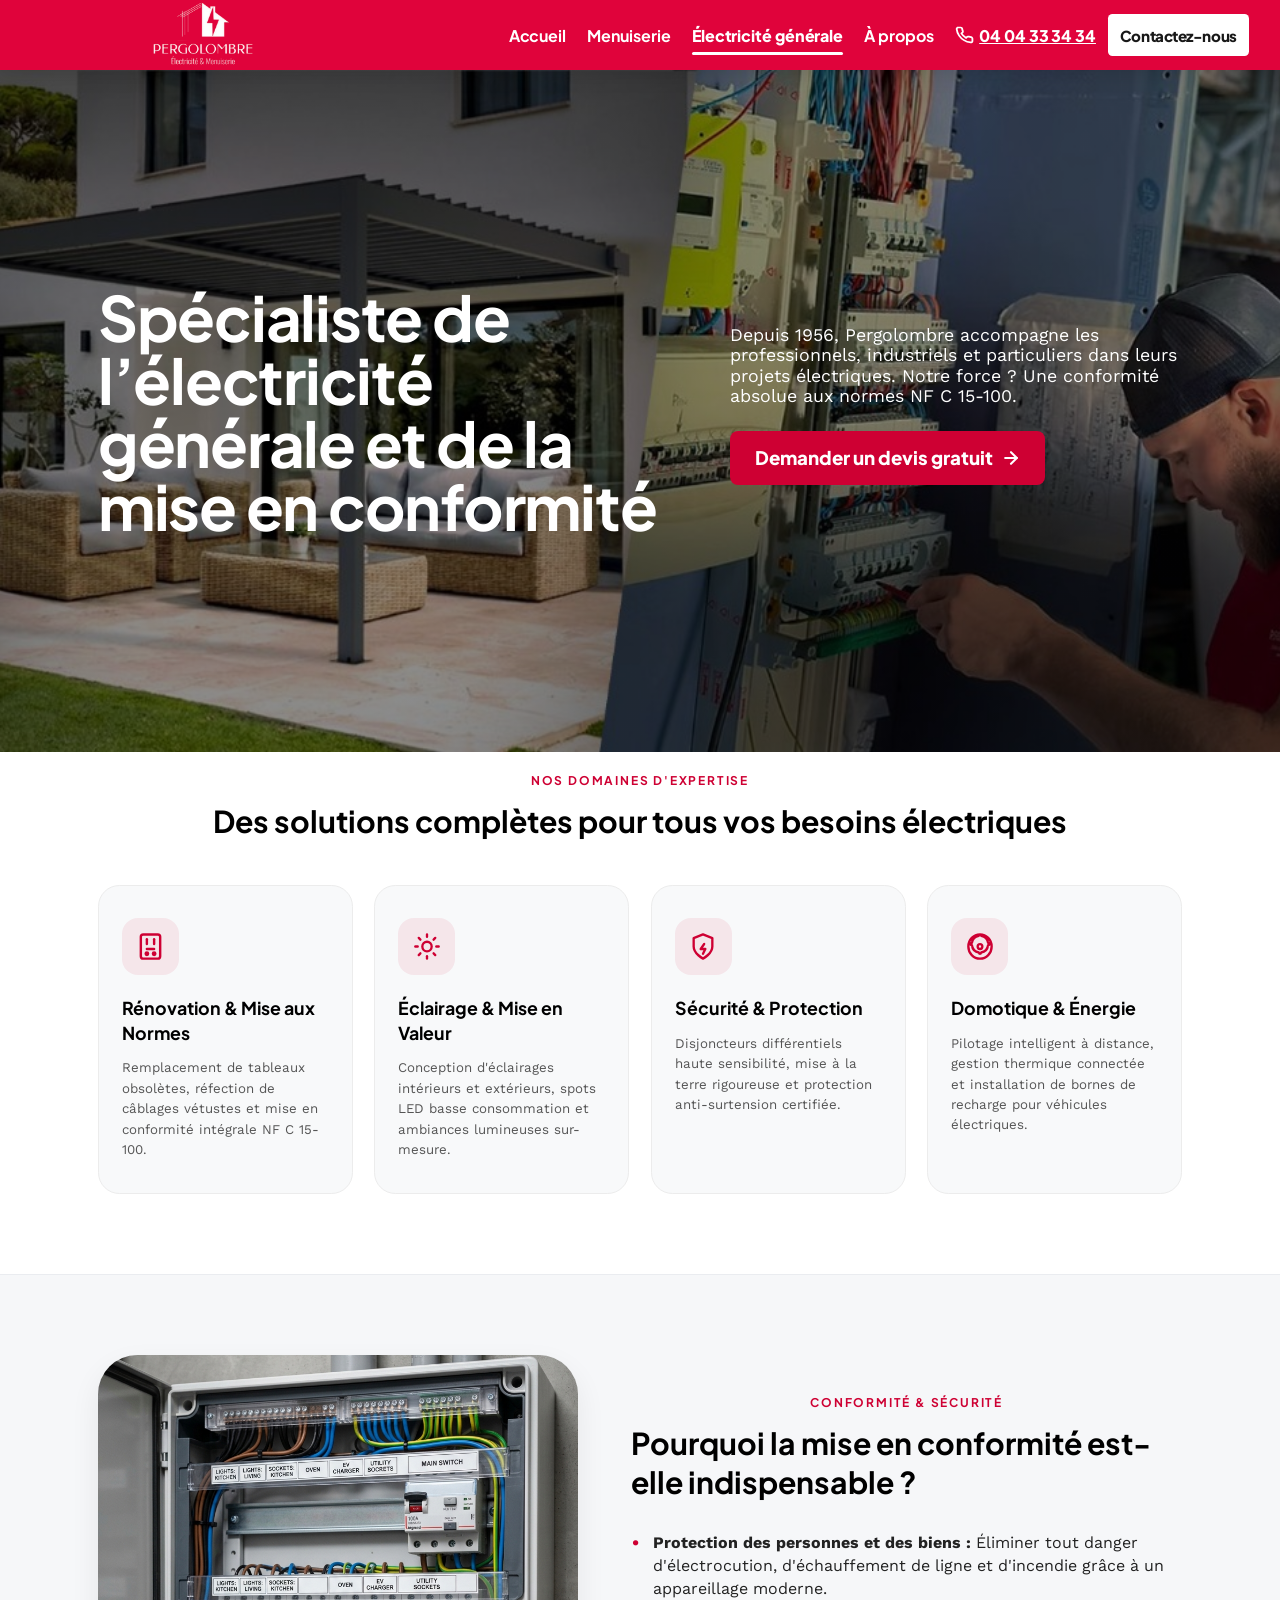
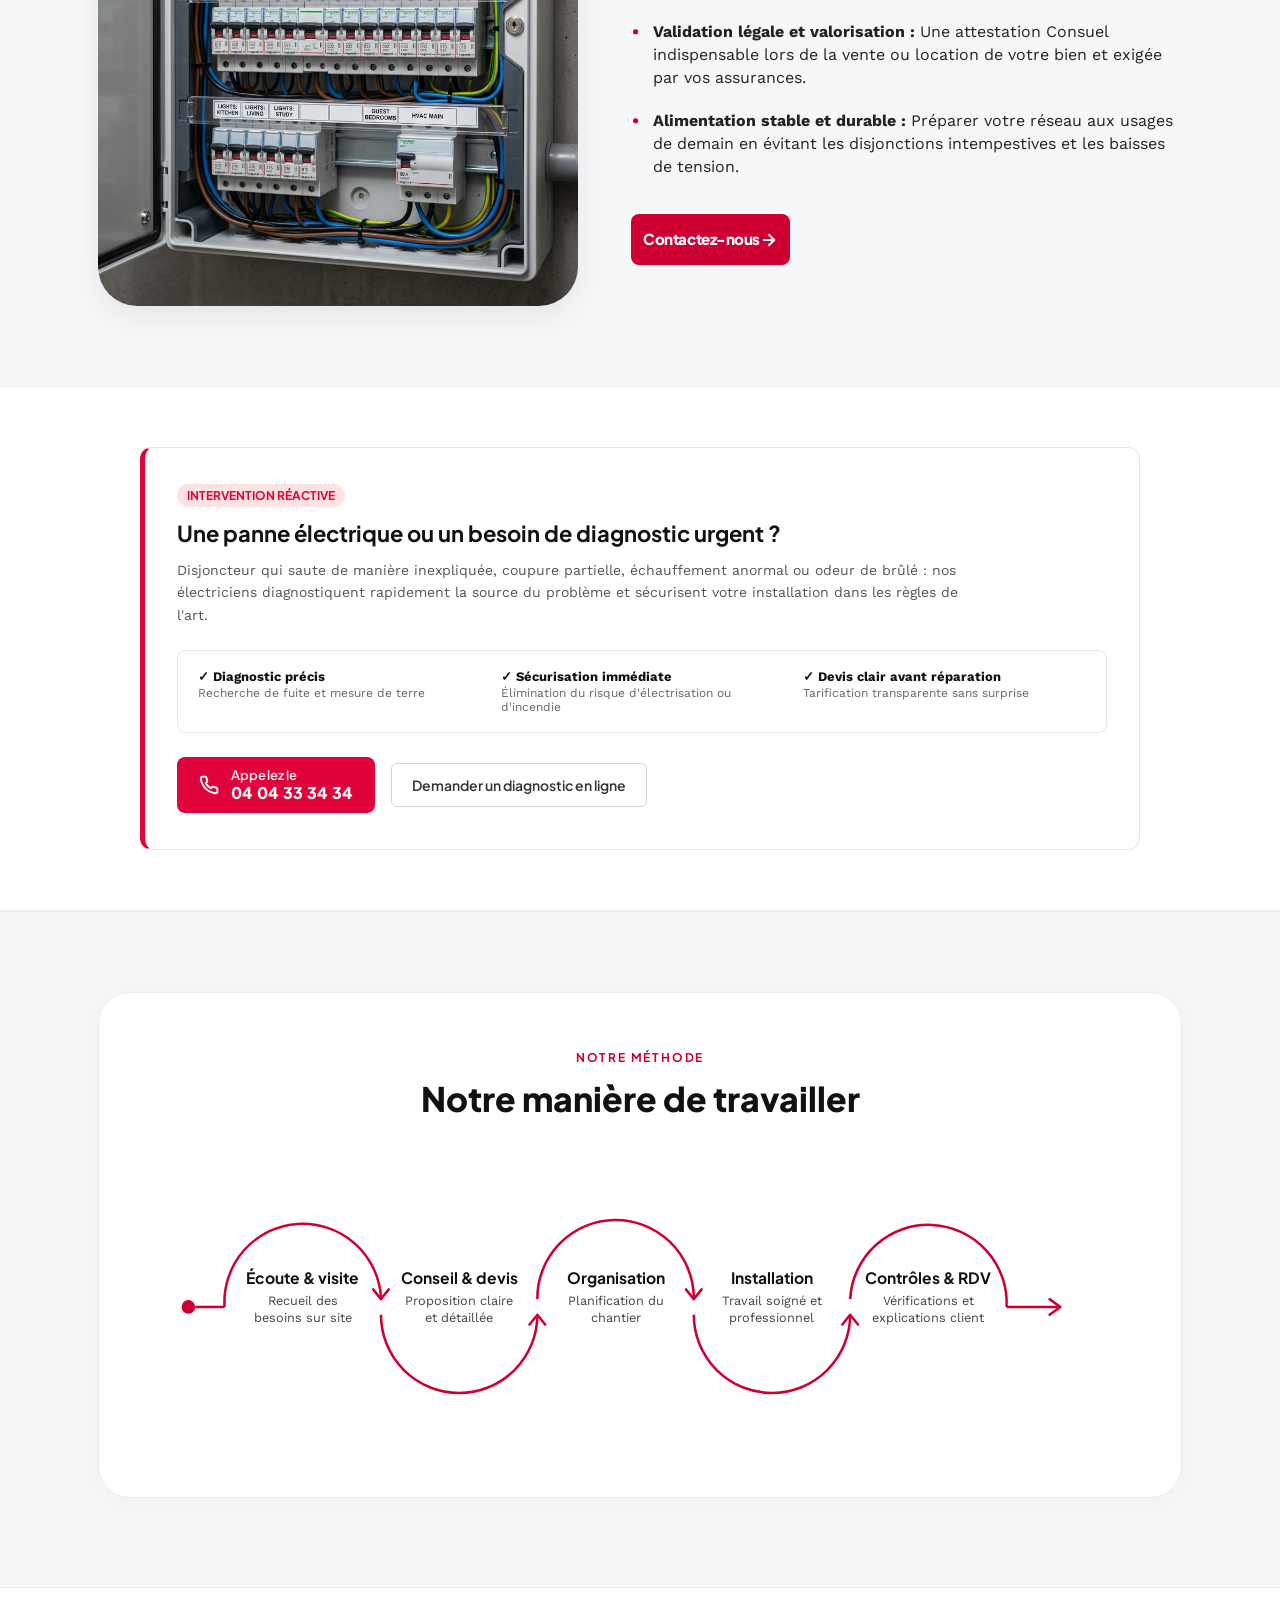
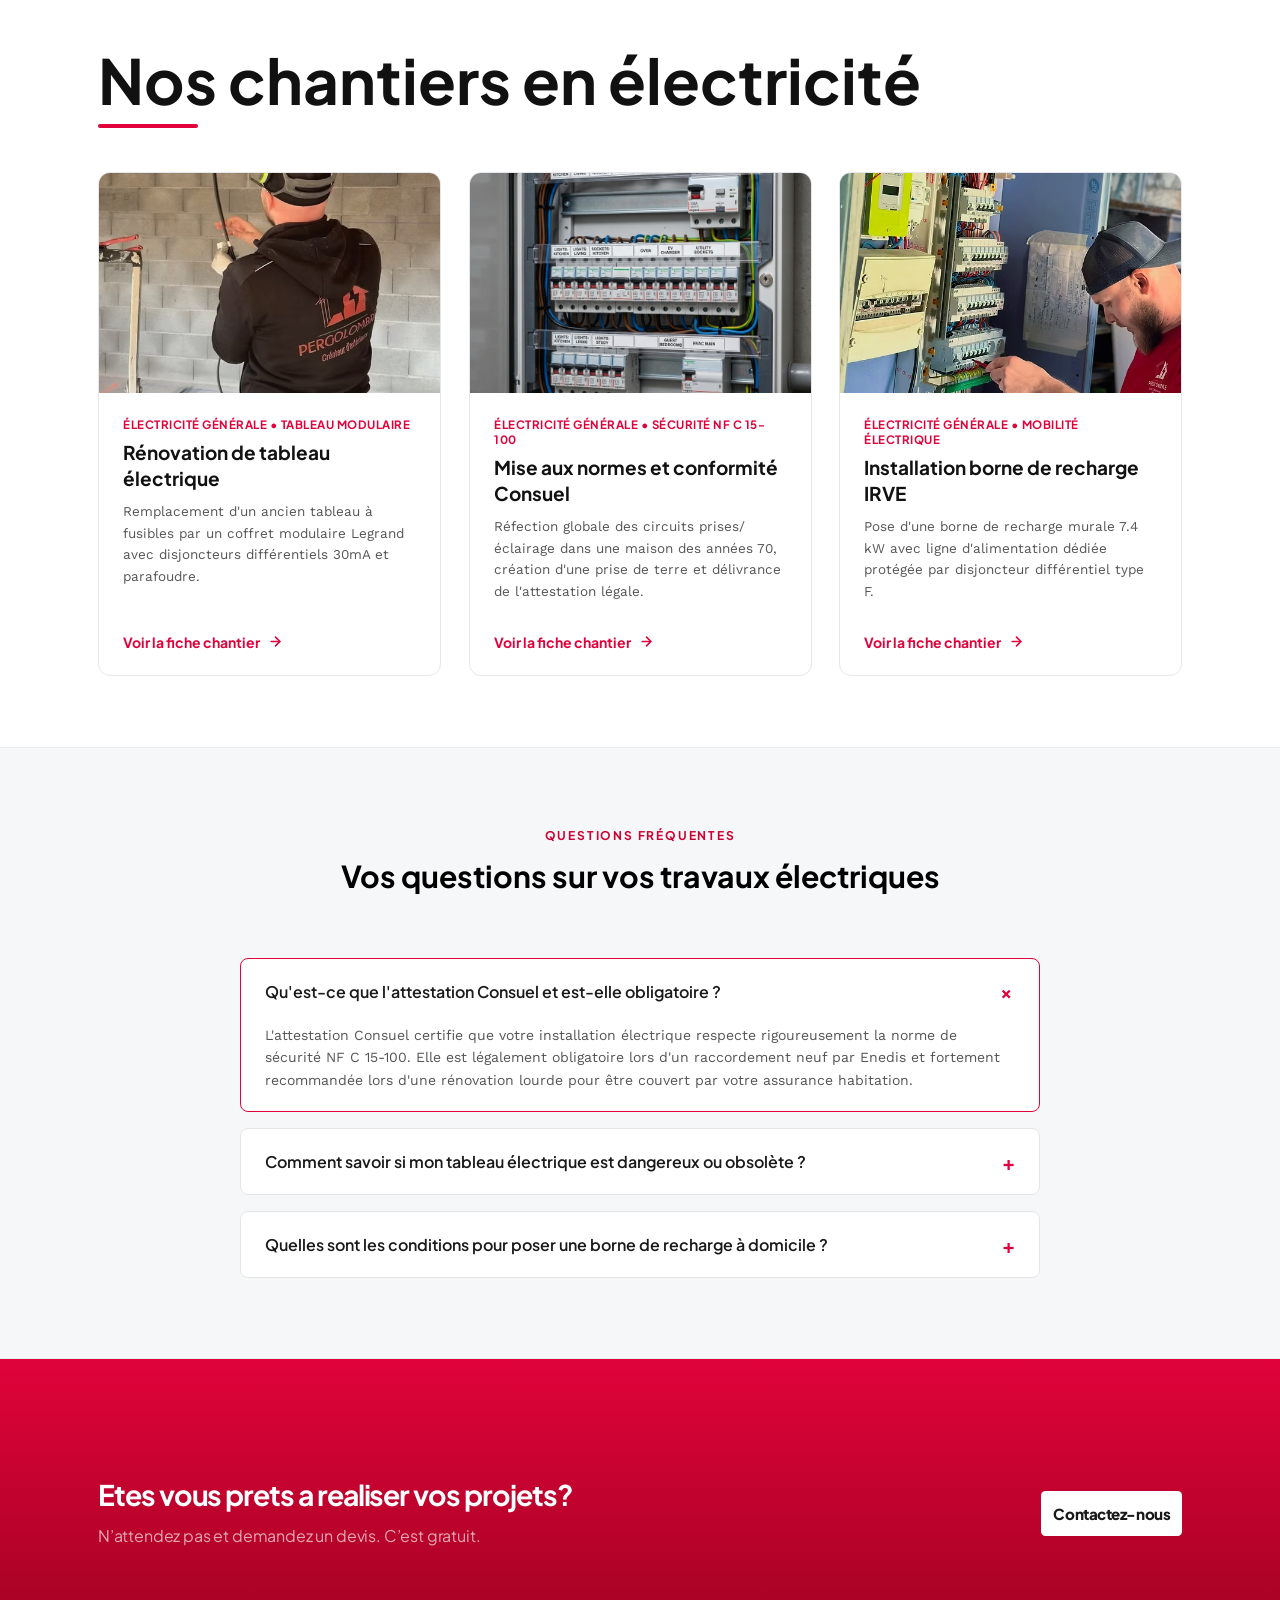
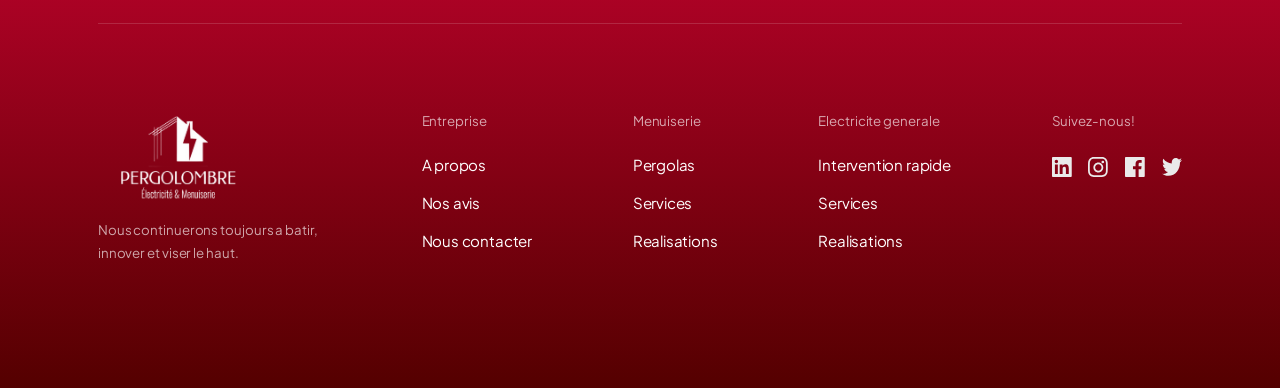
==== electricite.html @ 4e6cf482 "Initial commit: Pergolombre website" ====
<!DOCTYPE html>
<html lang="fr">

<head>
    <meta charset="UTF-8">
    <meta name="viewport" content="width=device-width, initial-scale=1.0">
    <title>Pergolombre - Electricité Générale</title>
    <link rel="preconnect" href="https://fonts.googleapis.com">
    <link rel="preconnect" href="https://fonts.gstatic.com" crossorigin>
    <link
        href="https://fonts.googleapis.com/css2?family=Plus+Jakarta+Sans:wght@400;500;600;700;800&family=Work+Sans:wght@400;500;600&display=swap"
        rel="stylesheet">
    <link rel="stylesheet" href="styles.css?v=112">
</head>

<body>
    <!-- Header / Navigation -->
    <header class="navbar-wrapper">
        <div class="navbar-container">
            <a href="index.html" class="nav-logo">
                <img src="assets/logo.png" alt="Pergolombre" class="logo-img">
            </a>

            <button class="nav-toggle" id="navToggle" aria-label="Menu de navigation" aria-expanded="false">
                <span></span>
                <span></span>
                <span></span>
            </button>

            <nav class="nav-menu" id="navMenu" aria-label="Menu principal">
                <ul class="nav-links">
                    <li class="nav-item nav-item-has-dropdown">
                        <div class="nav-item-header">
                            <a href="index.html" class="nav-link">Accueil</a>
                            <button type="button" class="nav-arrow-btn" aria-label="Sous-menu Accueil" aria-expanded="false">
                                <svg class="nav-arrow-icon" width="14" height="14" viewBox="0 0 24 24" fill="none" stroke="currentColor" stroke-width="2.5" stroke-linecap="round" stroke-linejoin="round" aria-hidden="true"><polyline points="6 9 12 15 18 9"></polyline></svg>
                            </button>
                        </div>
                        <ul class="nav-dropdown-menu">
                            <li><a href="index.html#services" class="nav-dropdown-link">Les prestations</a></li>
                            <li><a href="index.html#realisations" class="nav-dropdown-link">Realisations</a></li>
                            <li><a href="index.html#zone" class="nav-dropdown-link">Zones d'intervention</a></li>
                        </ul>
                    </li>

                    <li class="nav-item nav-item-has-dropdown">
                        <div class="nav-item-header">
                            <a href="menuiserie.html" class="nav-link">Menuiserie</a>
                            <button type="button" class="nav-arrow-btn" aria-label="Sous-menu Menuiserie" aria-expanded="false">
                                <svg class="nav-arrow-icon" width="14" height="14" viewBox="0 0 24 24" fill="none" stroke="currentColor" stroke-width="2.5" stroke-linecap="round" stroke-linejoin="round" aria-hidden="true"><polyline points="6 9 12 15 18 9"></polyline></svg>
                            </button>
                        </div>
                        <ul class="nav-dropdown-menu">
                            <li><a href="menuiserie.html" class="nav-dropdown-link">Pergolas</a></li>
                            <li><a href="menuiserie.html#modeles" class="nav-dropdown-link">Services</a></li>
                            <li><a href="menuiserie.html#realisations" class="nav-dropdown-link">Realisations</a></li>
                        </ul>
                    </li>

                    <li class="nav-item nav-item-has-dropdown">
                        <div class="nav-item-header">
                            <a href="electricite.html" class="nav-link nav-link-active">Électricité générale</a>
                            <button type="button" class="nav-arrow-btn" aria-label="Sous-menu Électricité générale" aria-expanded="false">
                                <svg class="nav-arrow-icon" width="14" height="14" viewBox="0 0 24 24" fill="none" stroke="currentColor" stroke-width="2.5" stroke-linecap="round" stroke-linejoin="round" aria-hidden="true"><polyline points="6 9 12 15 18 9"></polyline></svg>
                            </button>
                        </div>
                        <ul class="nav-dropdown-menu">
                            <li><a href="electricite.html#depannage" class="nav-dropdown-link">Intervention rapide</a></li>
                            <li><a href="electricite.html#options" class="nav-dropdown-link">Services</a></li>
                            <li><a href="electricite.html#realisations" class="nav-dropdown-link">Realisations</a></li>
                        </ul>
                    </li>

                    <li class="nav-item nav-item-has-dropdown">
                        <div class="nav-item-header">
                            <a href="apropos.html" class="nav-link">À propos</a>
                            <button type="button" class="nav-arrow-btn" aria-label="Sous-menu À propos" aria-expanded="false">
                                <svg class="nav-arrow-icon" width="14" height="14" viewBox="0 0 24 24" fill="none" stroke="currentColor" stroke-width="2.5" stroke-linecap="round" stroke-linejoin="round" aria-hidden="true"><polyline points="6 9 12 15 18 9"></polyline></svg>
                            </button>
                        </div>
                        <ul class="nav-dropdown-menu">
                            <li><a href="apropos.html" class="nav-dropdown-link">À propos</a></li>
                            <li><a href="index.html#avis" class="nav-dropdown-link">Nos avis</a></li>
                            <li><a href="contact.html" class="nav-dropdown-link">Nous contacter</a></li>
                        </ul>
                    </li>
                </ul>

                <a href="tel:0404333434" class="nav-phone">
                    <img src="assets/phone-icon.svg" alt="" class="phone-icon" width="20" height="20">
                    <span class="phone-number">04 04 33 34 34</span>
                </a>

                <a href="contact.html" class="btn-contact">Contactez-nous</a>
            </nav>
        </div>
    </header>

    <!-- Hero Section -->
    <section class="electricite-hero-section">
        <div class="pergola-hero-container">
            <div class="pergola-hero-left">
                <h1 class="pergola-hero-title">Spécialiste de l’électricité générale et de la mise en conformité</h1>
            </div>
            <div class="pergola-hero-right">
                <p class="pergola-hero-intro">Depuis 1956, Pergolombre accompagne les professionnels, industriels et
                    particuliers dans leurs projets électriques. Notre force ? Une conformité absolue aux normes NF C
                    15-100.</p>
                <a href="contact.html" class="btn-pergola-cta"><span>Demander un devis gratuit</span><svg
                        class="cta-arrow-icon" width="20" height="20" viewBox="0 0 24 24" fill="none"
                        stroke="currentColor" stroke-width="2.5" stroke-linecap="round" stroke-linejoin="round"
                        aria-hidden="true">
                        <path d="M5 12h14" />
                        <path d="m12 5 7 7-7 7" />
                    </svg></a>
            </div>
        </div>
    </section>

    <!-- 1. Pôles d'Expertise (4 Feature Cards Grid) -->
    <section class="elec-expertise-section" id="options">
        <div class="elec-expertise-container">
            <div class="elec-section-header elec-center">
                <span class="elec-tag">NOS DOMAINES D'EXPERTISE</span>
                <h2 class="elec-heading">Des solutions complètes pour tous vos besoins électriques</h2>
            </div>

            <div class="elec-cards-grid">
                <!-- Card 1 -->
                <div class="elec-card">
                    <div class="elec-card-icon-wrap">
                        <img src="assets/icon-elec-panel.svg" alt="" class="elec-card-icon">
                    </div>
                    <h3 class="elec-card-title">Rénovation & Mise aux Normes</h3>
                    <p class="elec-card-desc">Remplacement de tableaux obsolètes, réfection de câblages vétustes et mise
                        en conformité intégrale NF C 15-100.</p>
                </div>

                <!-- Card 2 -->
                <div class="elec-card">
                    <div class="elec-card-icon-wrap">
                        <img src="assets/icon-elec-light.svg" alt="" class="elec-card-icon">
                    </div>
                    <h3 class="elec-card-title">Éclairage & Mise en Valeur</h3>
                    <p class="elec-card-desc">Conception d'éclairages intérieurs et extérieurs, spots LED basse
                        consommation et ambiances lumineuses sur-mesure.</p>
                </div>

                <!-- Card 3 -->
                <div class="elec-card">
                    <div class="elec-card-icon-wrap">
                        <img src="assets/icon-elec-shield.svg" alt="" class="elec-card-icon">
                    </div>
                    <h3 class="elec-card-title">Sécurité & Protection</h3>
                    <p class="elec-card-desc">Disjoncteurs différentiels haute sensibilité, mise à la terre rigoureuse
                        et protection anti-surtension certifiée.</p>
                </div>

                <!-- Card 4 -->
                <div class="elec-card">
                    <div class="elec-card-icon-wrap">
                        <img src="assets/icon-elec-smart.svg" alt="" class="elec-card-icon">
                    </div>
                    <h3 class="elec-card-title">Domotique & Énergie</h3>
                    <p class="elec-card-desc">Pilotage intelligent à distance, gestion thermique connectée et
                        installation de bornes de recharge pour véhicules électriques.</p>
                </div>
            </div>
        </div>
    </section>


    <!-- 2. Section Norme & Conformité (Split Image + Checklist) -->
    <section class="elec-conformite-section">
        <div class="elec-conformite-container">
            <!-- Left Image -->
            <div class="elec-conformite-image-wrap">
                <img src="assets/electricite-detail.jpg" alt="Tableau électrique certifié NF C 15-100"
                    class="elec-conformite-img">
            </div>

            <!-- Right Content -->
            <div class="elec-conformite-content">
                <span class="elec-tag">CONFORMITÉ & SÉCURITÉ</span>
                <h2 class="elec-heading">Pourquoi la mise en conformité est-elle indispensable ?</h2>
                <div class="elec-checklist">
                    <div class="elec-check-item">
                        <span class="elec-check-bullet">•</span>
                        <div class="elec-check-text">
                            <strong>Protection des personnes et des biens :</strong> Éliminer tout danger
                            d'électrocution, d'échauffement de ligne et d'incendie grâce à un appareillage moderne.
                        </div>
                    </div>

                    <div class="elec-check-item">
                        <span class="elec-check-bullet">•</span>
                        <div class="elec-check-text">
                            <strong>Validation légale et valorisation :</strong> Une attestation Consuel indispensable
                            lors de la vente ou location de votre bien et exigée par vos assurances.
                        </div>
                    </div>

                    <div class="elec-check-item">
                        <span class="elec-check-bullet">•</span>
                        <div class="elec-check-text">
                            <strong>Alimentation stable et durable :</strong> Préparer votre réseau aux usages de demain
                            en évitant les disjonctions intempestives et les baisses de tension.
                        </div>
                    </div>
                </div>

                <div class="elec-btn-wrap">
                    <a href="contact.html" class="btn-benefits-cta">
                        <span>Contactez-nous</span>
                        <svg class="cta-arrow-icon" width="18" height="18" viewBox="0 0 24 24" fill="none"
                            stroke="currentColor" stroke-width="2.5" stroke-linecap="round" stroke-linejoin="round"
                            aria-hidden="true">
                            <path d="M5 12h14" />
                            <path d="m12 5 7 7-7 7" />
                        </svg>
                    </a>
                </div>
            </div>
        </div>
    </section>

    <!-- Service Dépannage & Diagnostic Rapide -->
    <section class="elec-emergency-section" id="depannage">
        <div class="elec-emergency-container">
            <div class="emergency-card">
                <div class="emergency-badge">Intervention Réactive</div>
                <h3 class="emergency-title">Une panne électrique ou un besoin de diagnostic urgent ?</h3>
                <p class="emergency-desc">Disjoncteur qui saute de manière inexpliquée, coupure partielle, échauffement
                    anormal ou odeur de brûlé : nos électriciens diagnostiquent rapidement la source du problème et
                    sécurisent votre installation dans les règles de l'art.</p>

                <div class="emergency-features">
                    <div class="emergency-feat-item">
                        <strong>✓ Diagnostic précis</strong>
                        <span>Recherche de fuite et mesure de terre</span>
                    </div>
                    <div class="emergency-feat-item">
                        <strong>✓ Sécurisation immédiate</strong>
                        <span>Élimination du risque d'électrisation ou d'incendie</span>
                    </div>
                    <div class="emergency-feat-item">
                        <strong>✓ Devis clair avant réparation</strong>
                        <span>Tarification transparente sans surprise</span>
                    </div>
                </div>

                <div class="emergency-actions">
                    <a href="tel:0404333434" class="btn-emergency-phone">
                        <img src="assets/phone-icon.svg" alt="" width="20" height="20">
                        <span class="emergency-phone-text">
                            <span class="emergency-phone-label">Appelez le</span>
                            <span class="emergency-phone-digits">04 04 33 34 34</span>
                        </span>
                    </a>
                    <a href="contact.html" class="btn-emergency-contact">Demander un diagnostic en ligne</a>
                </div>
            </div>
        </div>
    </section>

    <!-- Notre Méthode - Notre manière de travailler -->
    <section class="elec-process-section" id="methode">
        <div class="elec-process-container">
            <div class="elec-process-card-box">
                <div class="elec-workflow-header elec-center">
                    <span class="elec-tag">NOTRE MÉTHODE</span>
                    <h2 class="elec-workflow-title">Notre manière de travailler</h2>
                </div>

                <div class="elec-workflow-wrapper">
                    <svg class="elec-workflow-svg" viewBox="0 0 980 260" fill="none" xmlns="http://www.w3.org/2000/svg">
                        <!-- Start Dot & Lead-in line -->
                        <circle cx="28" cy="135" r="7" fill="#CE0033" />
                        <line x1="35" y1="135" x2="65" y2="135" stroke="#CE0033" stroke-width="2.6" />

                        <!-- Step 1: Up Circular Arch (x: 65 to 225) -->
                        <path d="M 65 135 A 80 80 0 0 1 225 125" stroke="#CE0033" stroke-width="2.6" fill="none" />
                        <!-- Down Arrow 1 (ends at x:225, y:127) -->
                        <path d="M 217 117 L 225 127 L 233 117" stroke="#CE0033" stroke-width="2.6"
                            stroke-linecap="round" stroke-linejoin="round" fill="none" />

                        <!-- Step 2: Down Circular Scoop (x: 225 to 385, starts at y:143) -->
                        <path d="M 225 143 A 80 80 0 0 0 385 143" stroke="#CE0033" stroke-width="2.6" fill="none" />
                        <!-- Up Arrow 2 (ends at x:385, y:143) -->
                        <path d="M 377 153 L 385 143 L 393 153" stroke="#CE0033" stroke-width="2.6"
                            stroke-linecap="round" stroke-linejoin="round" fill="none" />

                        <!-- Step 3: Up Circular Arch (x: 385 to 545, starts at y:127) -->
                        <path d="M 385 127 A 80 80 0 0 1 545 125" stroke="#CE0033" stroke-width="2.6" fill="none" />
                        <!-- Down Arrow 3 (ends at x:545, y:127) -->
                        <path d="M 537 117 L 545 127 L 553 117" stroke="#CE0033" stroke-width="2.6"
                            stroke-linecap="round" stroke-linejoin="round" fill="none" />

                        <!-- Step 4: Down Circular Scoop (x: 545 to 705, starts at y:143) -->
                        <path d="M 545 143 A 80 80 0 0 0 705 143" stroke="#CE0033" stroke-width="2.6" fill="none" />
                        <!-- Up Arrow 4 (ends at x:705, y:143) -->
                        <path d="M 697 153 L 705 143 L 713 153" stroke="#CE0033" stroke-width="2.6"
                            stroke-linecap="round" stroke-linejoin="round" fill="none" />

                        <!-- Step 5: Up Circular Arch (x: 705 to 865, starts at y:127) -->
                        <path d="M 705 127 A 80 80 0 0 1 865 135" stroke="#CE0033" stroke-width="2.6" fill="none" />
                        <!-- Exit line & right arrow -->
                        <line x1="865" y1="135" x2="920" y2="135" stroke="#CE0033" stroke-width="2.6" />
                        <path d="M 909 127 L 920 135 L 909 143" stroke="#CE0033" stroke-width="2.6"
                            stroke-linecap="round" stroke-linejoin="round" fill="none" />

                        <!-- Step 1 Text -->
                        <text x="145" y="112" text-anchor="middle" font-family="'Plus Jakarta Sans', sans-serif"
                            font-weight="700" font-size="16" fill="#111111">Écoute &amp; visite</text>
                        <text x="145" y="133" text-anchor="middle" font-family="'Work Sans', sans-serif"
                            font-weight="400" font-size="13" fill="#444444">Recueil des</text>
                        <text x="145" y="150" text-anchor="middle" font-family="'Work Sans', sans-serif"
                            font-weight="400" font-size="13" fill="#444444">besoins sur site</text>

                        <!-- Step 2 Text -->
                        <text x="305" y="112" text-anchor="middle" font-family="'Plus Jakarta Sans', sans-serif"
                            font-weight="700" font-size="16" fill="#111111">Conseil &amp; devis</text>
                        <text x="305" y="133" text-anchor="middle" font-family="'Work Sans', sans-serif"
                            font-weight="400" font-size="13" fill="#444444">Proposition claire</text>
                        <text x="305" y="150" text-anchor="middle" font-family="'Work Sans', sans-serif"
                            font-weight="400" font-size="13" fill="#444444">et détaillée</text>

                        <!-- Step 3 Text -->
                        <text x="465" y="112" text-anchor="middle" font-family="'Plus Jakarta Sans', sans-serif"
                            font-weight="700" font-size="16" fill="#111111">Organisation</text>
                        <text x="465" y="133" text-anchor="middle" font-family="'Work Sans', sans-serif"
                            font-weight="400" font-size="13" fill="#444444">Planification du</text>
                        <text x="465" y="150" text-anchor="middle" font-family="'Work Sans', sans-serif"
                            font-weight="400" font-size="13" fill="#444444">chantier</text>

                        <!-- Step 4 Text -->
                        <text x="625" y="112" text-anchor="middle" font-family="'Plus Jakarta Sans', sans-serif"
                            font-weight="700" font-size="16" fill="#111111">Installation</text>
                        <text x="625" y="133" text-anchor="middle" font-family="'Work Sans', sans-serif"
                            font-weight="400" font-size="13" fill="#444444">Travail soigné et</text>
                        <text x="625" y="150" text-anchor="middle" font-family="'Work Sans', sans-serif"
                            font-weight="400" font-size="13" fill="#444444">professionnel</text>

                        <!-- Step 5 Text -->
                        <text x="785" y="112" text-anchor="middle" font-family="'Plus Jakarta Sans', sans-serif"
                            font-weight="700" font-size="16" fill="#111111">Contrôles &amp; RDV</text>
                        <text x="785" y="133" text-anchor="middle" font-family="'Work Sans', sans-serif"
                            font-weight="400" font-size="13" fill="#444444">Vérifications et</text>
                        <text x="785" y="150" text-anchor="middle" font-family="'Work Sans', sans-serif"
                            font-weight="400" font-size="13" fill="#444444">explications client</text>
                    </svg>
                </div>
            </div>
        </div>
    </section>

    <!-- Nos Réalisations Section -->
    <section class="menuiserie-realisations-section" id="realisations">
        <div class="menuiserie-realisations-container">
            <!-- Nos Réalisations Title with Red Theme Underline -->
            <div class="realisations-header-clean">
                <h2 class="menuiserie-realisations-title">Nos chantiers en électricité</h2>
            </div>

            <!-- 3 Genuine Electrical Project Cards -->
            <div class="services-grid menuiserie-services-grid">
                <!-- Project 1 -->
                <div class="service-card project-card">
                    <img src="assets/service-electricite.png" alt="Rénovation intégrale de tableau électrique"
                        class="card-img">
                    <div class="project-card-body">
                        <span class="project-tag project-tag-elec">Électricité générale • Tableau modulaire</span>
                        <h3 class="card-title">Rénovation de tableau électrique</h3>
                        <p class="card-desc">Remplacement d'un ancien tableau à fusibles par un coffret modulaire
                            Legrand avec disjoncteurs différentiels 30mA et parafoudre.</p>
                        <a href="realisation-1.html" class="card-link"><span>Voir la fiche chantier</span><svg
                                class="cta-arrow-icon" width="15" height="15" viewBox="0 0 24 24" fill="none"
                                stroke="currentColor" stroke-width="2.5" stroke-linecap="round" stroke-linejoin="round"
                                aria-hidden="true">
                                <path d="M5 12h14" />
                                <path d="m12 5 7 7-7 7" />
                            </svg></a>
                    </div>
                </div>

                <!-- Project 2 -->
                <div class="service-card project-card">
                    <img src="assets/electricite-detail.jpg" alt="Mise en sécurité logement et Consuel"
                        class="card-img">
                    <div class="project-card-body">
                        <span class="project-tag project-tag-elec">Électricité générale • Sécurité NF C 15-100</span>
                        <h3 class="card-title">Mise aux normes et conformité Consuel</h3>
                        <p class="card-desc">Réfection globale des circuits prises/éclairage dans une maison des années
                            70, création d'une prise de terre et délivrance de l'attestation légale.</p>
                        <a href="realisation-1.html" class="card-link"><span>Voir la fiche chantier</span><svg
                                class="cta-arrow-icon" width="15" height="15" viewBox="0 0 24 24" fill="none"
                                stroke="currentColor" stroke-width="2.5" stroke-linecap="round" stroke-linejoin="round"
                                aria-hidden="true">
                                <path d="M5 12h14" />
                                <path d="m12 5 7 7-7 7" />
                            </svg></a>
                    </div>
                </div>

                <!-- Project 3 -->
                <div class="service-card project-card">
                    <img src="assets/service-motorisation.png" alt="Installation borne de recharge IRVE"
                        class="card-img">
                    <div class="project-card-body">
                        <span class="project-tag project-tag-elec">Électricité générale • Mobilité électrique</span>
                        <h3 class="card-title">Installation borne de recharge IRVE</h3>
                        <p class="card-desc">Pose d'une borne de recharge murale 7.4 kW avec ligne d'alimentation dédiée
                            protégée par disjoncteur différentiel type F.</p>
                        <a href="realisation-1.html" class="card-link"><span>Voir la fiche chantier</span><svg
                                class="cta-arrow-icon" width="15" height="15" viewBox="0 0 24 24" fill="none"
                                stroke="currentColor" stroke-width="2.5" stroke-linecap="round" stroke-linejoin="round"
                                aria-hidden="true">
                                <path d="M5 12h14" />
                                <path d="m12 5 7 7-7 7" />
                            </svg></a>
                    </div>
                </div>
            </div>
        </div>
    </section>

    <!-- FAQ Électricité Section -->
    <section class="faq-section faq-elec-section" id="faq-electricite">
        <div class="faq-container">
            <div class="section-header text-center">
                <span class="elec-tag">Questions Fréquentes</span>
                <h2 class="elec-heading">Vos questions sur vos travaux électriques</h2>
            </div>
            <div class="faq-list">
                <details class="faq-item" open>
                    <summary class="faq-question">
                        <span>Qu'est-ce que l'attestation Consuel et est-elle obligatoire ?</span>
                        <span class="faq-icon">+</span>
                    </summary>
                    <div class="faq-answer">
                        <p>L'attestation Consuel certifie que votre installation électrique respecte rigoureusement la
                            norme de sécurité NF C 15-100. Elle est légalement obligatoire lors d'un raccordement neuf
                            par Enedis et fortement recommandée lors d'une rénovation lourde pour être couvert par votre
                            assurance habitation.</p>
                    </div>
                </details>
                <details class="faq-item">
                    <summary class="faq-question">
                        <span>Comment savoir si mon tableau électrique est dangereux ou obsolète ?</span>
                        <span class="faq-icon">+</span>
                    </summary>
                    <div class="faq-answer">
                        <p>Plusieurs indices doivent vous alerter : présence de fusibles en porcelaine ou à fil de
                            plomb, absence d'interrupteur différentiel 30 mA pour protéger les personnes, disjonctions
                            fréquentes, odeur de chaud ou absence de prise de terre dans les pièces humides.</p>
                    </div>
                </details>
                <details class="faq-item">
                    <summary class="faq-question">
                        <span>Quelles sont les conditions pour poser une borne de recharge à domicile ?</span>
                        <span class="faq-icon">+</span>
                    </summary>
                    <div class="faq-answer">
                        <p>L'installation d'une borne de recharge (Wallbox) requiert une ligne dédiée tirée directement
                            depuis le tableau électrique avec ses propres protections (différentiel et disjoncteur
                            adaptés). Nous vérifions au préalable la puissance de votre abonnement électrique pour
                            dimensionner la charge en toute sécurité.</p>
                    </div>
                </details>
            </div>
        </div>
    </section>

    <!-- Footer Section -->
    <footer class="footer-section">
        <div class="footer-container">

            <!-- Top CTA Banner -->
            <div class="footer-cta" id="contact">
                <div class="footer-cta-text">
                    <h2 class="footer-cta-title">Etes vous prets a realiser vos projets?</h2>
                    <p class="footer-cta-desc">N’attendez pas et demandez un devis. C’est gratuit.</p>
                </div>
                <a href="contact.html" class="btn-footer-cta">Contactez-nous</a>
            </div>

            <!-- Bottom Columns Grid -->
            <div class="footer-columns">

                <!-- Col 1: Brand -->
                <div class="footer-col footer-col-brand">
                    <img src="assets/footer_logo.png" alt="Pergolombre" class="footer-logo">
                    <p class="footer-brand-text">Nous continuerons toujours a batir, innover et viser le haut.</p>
                </div>

                <!-- Col 2: Entreprise -->
                <div class="footer-col footer-col-links">
                    <h4 class="footer-col-title">Entreprise</h4>
                    <ul class="footer-links">
                        <li><a href="apropos.html">A propos</a></li>
                        <li><a href="index.html#avis">Nos avis</a></li>
                        <li><a href="contact.html">Nous contacter</a></li>
                    </ul>
                </div>

                <!-- Col 3: Menuiserie -->
                <div class="footer-col footer-col-links">
                    <h4 class="footer-col-title">Menuiserie</h4>
                    <ul class="footer-links">
                        <li><a href="menuiserie.html">Pergolas</a></li>
                        <li><a href="menuiserie.html#modeles">Services</a></li>
                        <li><a href="menuiserie.html#realisations">Realisations</a></li>
                    </ul>
                </div>

                <!-- Col 4: Electricite generale -->
                <div class="footer-col footer-col-links">
                    <h4 class="footer-col-title">Electricite generale</h4>
                    <ul class="footer-links">
                        <li><a href="electricite.html#depannage">Intervention rapide</a></li>
                        <li><a href="electricite.html#options">Services</a></li>
                        <li><a href="electricite.html#realisations">Realisations</a></li>
                    </ul>
                </div>

                <!-- Col 5: Suivez-nous -->
                <div class="footer-col footer-col-social">
                    <h4 class="footer-col-title">Suivez-nous!</h4>
                    <div class="footer-social-icons">
                        <a href="#" aria-label="LinkedIn"><img src="assets/icon-linkedin.svg" alt="LinkedIn"
                                class="social-icon"></a>
                        <a href="#" aria-label="Instagram"><img src="assets/icon-instagram.svg" alt="Instagram"
                                class="social-icon"></a>
                        <a href="#" aria-label="Facebook"><img src="assets/icon-facebook.svg" alt="Facebook"
                                class="social-icon"></a>
                        <a href="#" aria-label="Twitter"><img src="assets/icon-twitter.svg" alt="Twitter"
                                class="social-icon"></a>
                    </div>
                </div>

            </div>

        </div>
    </footer>
    <script src="main.js?v=15"></script>
</body>

</html>
---- styles.css ----
:root {
    --primary: #E0033B;
    --text-white: #FFFFFF;
    --btn-bg: rgba(131, 131, 131, 0.34);
    --font-heading: 'Plus Jakarta Sans', sans-serif;
    --font-body: 'Work Sans', sans-serif;
}


html {
    scroll-behavior: smooth;
    scroll-padding-top: 80px;
}

* {
    margin: 0;
    padding: 0;
    box-sizing: border-box;
}

body {
    background-color: #F8F9FA;
    font-family: var(--font-body);
    overflow-x: clip;
}

.desktop-br {
    display: inline;
}

/* ==========================================================================
   Navbar
   ========================================================================== */
.navbar-wrapper {
    position: sticky;
    top: 0;
    width: 100%;
    height: 79px;
    background-color: var(--primary);
    z-index: 9999;
    box-shadow: 0 4px 20px rgba(0, 0, 0, 0.12);
}

.navbar-container {
    width: 100%;
    max-width: 1440px;
    height: 79px;
    margin: 0 auto;
    display: flex;
    align-items: center;
    justify-content: space-between;
    padding: 0 35px 0 77px;
}

.nav-logo {
    display: flex;
    align-items: center;
    text-decoration: none;
    height: 100%;
}

.logo-img {
    height: 77px;
    width: auto;
    max-width: 309px;
    object-fit: contain;
    display: block;
}

.nav-toggle {
    display: none;
    flex-direction: column;
    justify-content: space-between;
    width: 30px;
    height: 22px;
    background: transparent;
    border: none;
    cursor: pointer;
    padding: 0;
    z-index: 101;
}

.nav-toggle span {
    display: block;
    width: 100%;
    height: 3px;
    background-color: #FFFFFF;
    border-radius: 2px;
    transition: transform 0.25s ease, opacity 0.25s ease;
}

.nav-toggle.active span:nth-child(1) {
    transform: translateY(9.5px) rotate(45deg);
}

.nav-toggle.active span:nth-child(2) {
    opacity: 0;
}

.nav-toggle.active span:nth-child(3) {
    transform: translateY(-9.5px) rotate(-45deg);
}

.nav-menu {
    display: flex;
    align-items: center;
    gap: 24px;
}

.nav-links {
    display: flex;
    align-items: center;
    gap: 24px;
    list-style: none;
    margin: 0;
    padding: 0;
}

.nav-item {
    position: relative;
    list-style: none;
    display: flex;
    align-items: center;
}

.nav-item-header {
    display: flex;
    align-items: center;
}

.nav-arrow-btn {
    display: none;
}

.nav-dropdown-menu {
    display: none;
}

.nav-link {
    font-family: var(--font-heading);
    font-style: normal;
    font-weight: 700;
    font-size: 18px;
    line-height: 26px;
    letter-spacing: -0.0056em;
    color: var(--text-white);
    text-decoration: none;
    white-space: nowrap;
}

.nav-phone {
    display: inline-flex;
    align-items: center;
    gap: 6px;
    text-decoration: none;
    white-space: nowrap;
}

.phone-icon {
    width: 21px;
    height: 21px;
    display: block;
}

.phone-number {
    font-family: var(--font-heading);
    font-style: normal;
    font-weight: 800;
    font-size: 18px;
    line-height: 26px;
    letter-spacing: -0.0056em;
    text-decoration: underline;
    color: var(--text-white);
}

.btn-contact {
    display: inline-flex;
    align-items: center;
    justify-content: center;
    width: 159px;
    height: 48px;
    background-color: #FFFFFF;
    color: #181818;
    border-radius: 5px;
    font-family: var(--font-heading);
    font-style: normal;
    font-weight: 800;
    font-size: 17px;
    letter-spacing: -0.0294em;
    text-decoration: none;
    white-space: nowrap;
    margin-left: -11px;
    /* Matches Figma 13px gap */
}

.hero-section {
    position: relative;
    width: 100%;
    /* Uses 100% to avoid horizontal scrollbar overflow */
    background-color: #EAEAEA;
    overflow: hidden;
}

.hero-background {
    position: absolute;
    top: 0;
    left: 0;
    width: 100%;
    height: 100%;
    background-image: url('assets/hero-split.jpg');
    background-size: cover;
    background-position: center center;
    box-shadow: inset 0px 150px 250px rgba(0, 0, 0, 0.45), inset 0px -150px 250px rgba(0, 0, 0, 0.45);
    z-index: 1;
}

.hero-container {
    position: relative;
    width: 100%;
    max-width: 1440px;
    aspect-ratio: 1440 / 708;
    margin: 0 auto;
    z-index: 2;
}

.hero-content {
    position: absolute;
    top: 0;
    left: 0;
    width: 100%;
    height: 100%;
    pointer-events: none;
}

.hero-block {
    position: absolute;
    display: flex;
    flex-direction: column;
    gap: 16px;
    pointer-events: auto;
}

/* Converted to exact % to flawlessly scale to ANY screen width */
.block-left {
    left: 7.64%;
    /* 110/1440 */
    top: 9.89%;
    /* 70/708 */
    width: 37.71%;
    /* 543/1440 */
}

.block-right {
    left: 58.26%;
    /* 839/1440 */
    top: 63.14%;
    /* 447/708 */
    width: 34.17%;
    /* 492/1440 */
}

.hero-title {
    font-family: var(--font-heading);
    font-style: normal;
    font-weight: 700;
    font-size: 56px;
    line-height: 65px;
    letter-spacing: -0.0357em;
    color: var(--text-white);
}

.hero-desc {
    font-family: var(--font-body);
    font-style: normal;
    font-weight: 400;
    font-size: 20px;
    line-height: normal;
    letter-spacing: -0.02em;
    color: var(--text-white);
}

.btn {
    text-decoration: none;
    display: inline-flex;
    align-items: center;
    justify-content: center;
    font-family: var(--font-heading);
    color: var(--text-white);
    pointer-events: auto;
    cursor: pointer;
    transition: transform 0.2s ease, opacity 0.2s ease;
}

.btn:hover {
    transform: translateY(-2px);
    opacity: 0.9;
}

/* En savoir plus buttons */
.btn-outline {
    position: absolute;
    top: 87.57%;
    /* 620/708 */
    padding: 11.13px 17.07px;
    background: var(--btn-bg);
    border: 3px solid var(--primary);
    border-radius: 6.68px;
    font-weight: 800;
    font-size: 15.59px;
    line-height: 24.49px;
    letter-spacing: -0.0286em;
}

.btn-left {
    left: 7.64%;
    /* 110/1440 */
}

.btn-right {
    left: 81.25%;
    /* 1170/1440 */
}

/* Demander un devis gratuit */
.btn-primary {
    position: absolute;
    top: 86.86%;
    /* 615/708 */
    left: 37.78%;
    /* 544/1440 */
    padding: 15px 18px;
    background: var(--primary);
    border-radius: 9px;
    font-weight: 800;
    font-size: 21px;
    line-height: 33px;
    letter-spacing: -0.0286em;
}

/* ==========================================================================
   Partners Section (Nos partenaires - Figma Node #3591:211)
   ========================================================================== */
.partners-section {
    width: 100%;
    background-color: transparent;
    padding: 48px 24px 56px 24px;
    display: flex;
    align-items: center;
    justify-content: center;
    position: relative;
    box-sizing: border-box;
}

.partners-container {
    width: 100%;
    max-width: 1169px;
    margin: 0 auto;
    display: flex;
    flex-direction: column;
    align-items: center;
    gap: 25px;
    box-sizing: border-box;
}

.partners-label {
    font-family: var(--font-heading);
    font-style: normal;
    font-weight: 700;
    font-size: 13px;
    line-height: 16px;
    letter-spacing: 0.125em;
    text-transform: uppercase;
    color: #CACACA;
    text-align: center;
    white-space: nowrap;
}

.partners-logos {
    display: flex;
    align-items: center;
    justify-content: space-between;
    align-self: stretch;
    width: 100%;
    gap: clamp(24px, 4vw, 100px);
}

.partner-logo {
    display: block;
    object-fit: contain;
    transition: transform 0.25s ease, opacity 0.25s ease, filter 0.25s ease;
}

.partner-logo:hover {
    transform: translateY(-2px);
    opacity: 0.8;
}

.partner-logo-legrand {
    width: min(277px, 32%);
    height: auto;
    max-height: 68px;
}

.partner-logo-somfy {
    width: min(158px, 22%);
    height: auto;
    max-height: 96px;
}

.partner-logo-schneider {
    width: min(259px, 32%);
    height: auto;
    max-height: 76px;
}

/* ==========================================================================
   Nos Services & Facts Section
   ========================================================================== */
.services-section {
    width: 100%;
    padding: 62px 0 80px 0;
    background-color: #F6F7F9;
    border-top: 1px solid #EAECF0;
    border-bottom: 1px solid #EAECF0;
}

.services-container {
    width: 100%;
    max-width: 1096px;
    margin: 0 auto;
    display: flex;
    flex-direction: column;
    align-items: center;
}

/* Header */
.section-header {
    display: flex;
    flex-direction: column;
    align-items: center;
    text-align: center;
    max-width: 800px;
    margin: 0 auto 50px auto;
}

.section-tag,
.realisations-tag,
.benefits-tag,
.elec-tag,
.section-tag-menuiserie {
    font-family: var(--font-heading);
    font-style: normal;
    font-weight: 700;
    font-size: 13px;
    line-height: normal;
    letter-spacing: 0.125em;
    text-transform: uppercase;
    color: var(--primary);
    margin-bottom: 14px;
    text-align: center;
    display: block;
}

.section-title {
    font-family: var(--font-heading);
    font-style: normal;
    font-weight: 700;
    font-size: 36px;
    line-height: 48px;
    letter-spacing: -0.0333em;
    color: #000000;
    text-align: center;
}

/* Service Cards */
.services-grid {
    display: grid;
    grid-template-columns: repeat(3, 1fr);
    gap: 28px;
    max-width: 1200px;
    width: 100%;
    margin: 0 auto 60px auto;
}

.service-card {
    background-color: #FFFFFF;
    border: 1px solid #E5E7EB;
    border-radius: 14px;
    overflow: hidden;
    display: flex;
    flex-direction: column;
    text-align: left;
    width: 100%;
    height: 100%;
    padding: 0;
    transition: transform 0.25s ease, box-shadow 0.25s ease, border-color 0.25s ease;
}

.service-card:hover {
    transform: translateY(-5px);
    box-shadow: 0 12px 30px rgba(0, 0, 0, 0.08);
    border-color: #D1D5DB;
}

.service-img-wrapper {
    position: relative;
    width: 100%;
    height: 220px;
    overflow: hidden;
    background-color: #F3F4F6;
}

.card-img {
    width: 100%;
    height: 100%;
    object-fit: cover;
    display: block;
    border: none;
    border-radius: 0;
}

.service-badge {
    position: absolute;
    top: 14px;
    left: 14px;
    background: rgba(17, 17, 17, 0.85);
    color: #FFFFFF;
    font-size: 11px;
    font-weight: 600;
    font-family: var(--font-heading);
    padding: 4px 10px;
    border-radius: 6px;
    letter-spacing: 0.4px;
    text-transform: uppercase;
}

.service-card-body {
    padding: 24px;
    display: flex;
    flex-direction: column;
    flex-grow: 1;
}

.card-title {
    font-family: var(--font-heading);
    font-size: 19px;
    font-weight: 700;
    line-height: 1.35;
    color: #111111;
    margin-bottom: 10px;
}

.card-desc {
    font-family: var(--font-body);
    font-size: 13.5px;
    line-height: 1.6;
    color: #555555;
    opacity: 1;
    max-width: 100%;
    margin-bottom: 18px;
}

.card-link {
    font-family: var(--font-heading);
    font-size: 14px;
    font-weight: 700;
    color: var(--primary);
    text-decoration: none;
    display: inline-flex;
    align-items: center;
    gap: 6px;
    margin-top: auto;
    cursor: pointer;
    transition: color 0.2s ease;
}

.card-link:hover {
    color: #B90230;
    text-decoration: underline;
}

/* Facts / Statistics */
.facts-container {
    display: flex;
    justify-content: space-between;
    align-items: flex-start;
    width: 1074px;
    gap: 66px;
}

.fact-item {
    width: 314px;
    display: flex;
    flex-direction: column;
    align-items: center;
    text-align: center;
    gap: 12px;
}

.fact-number {
    font-family: var(--font-heading);
    font-style: normal;
    font-weight: 700;
    font-size: 48px;
    line-height: 58px;
    letter-spacing: -0.0375em;
    color: #000000;
}

.fact-stars {
    color: #F59E0B;
    font-size: 20px;
    letter-spacing: 3px;
    line-height: 1;
    margin: -2px 0 2px 0;
}

.fact-label {
    font-family: var(--font-heading);
    font-style: normal;
    font-weight: 700;
    font-size: 24px;
    line-height: 32px;
    letter-spacing: -0.0083em;
    color: rgba(0, 0, 0, 0.7);
}

/* ==========================================================================
   Realisations Section (Les prestations)
   ========================================================================== */
.realisations-section {
    width: 100%;
    padding: 70px 0 80px 0;
    background-color: #FFFFFF;
}

.realisations-container {
    width: 100%;
    max-width: 1070px;
    margin: 0 auto;
    display: flex;
    flex-direction: column;
    align-items: center;
}

.realisations-header {
    display: flex;
    flex-direction: column;
    align-items: center;
    text-align: center;
    max-width: 589px;
    margin-bottom: 34px;
}

.realisations-tag {
    font-family: var(--font-heading);
    font-style: normal;
    font-weight: 700;
    font-size: 13px;
    line-height: normal;
    letter-spacing: 0.125em;
    text-transform: uppercase;
    color: var(--primary);
    margin-bottom: 10px;
}

.realisations-title {
    font-family: var(--font-heading);
    font-style: normal;
    font-weight: 700;
    font-size: 36px;
    line-height: 48px;
    letter-spacing: -0.0333em;
    color: #000000;
}

.works-grid {
    display: flex;
    width: 100%;
    gap: 68px;
    margin-bottom: 31px;
}

.works-col {
    display: flex;
    flex-direction: column;
    flex: 1;
}

.works-col-left {
    gap: 60px;
}

.works-col-right {
    gap: 68px;
}

.work-card {
    display: flex;
    flex-direction: column;
    width: 100%;
    transition: transform 0.3s cubic-bezier(0.16, 1, 0.3, 1);
}

.work-card:hover {
    transform: translateY(-6px);
}

.work-img {
    width: 100%;
    border-radius: 10px;
    object-fit: cover;
    display: block;
    transition: transform 0.3s cubic-bezier(0.16, 1, 0.3, 1), box-shadow 0.3s ease;
}

.work-card:hover .work-img {
    box-shadow: 0 16px 36px rgba(0, 0, 0, 0.12);
}

.work-img-tall {
    height: 540px;
}

.work-img-short-left {
    height: 363px;
}

.work-img-short-right {
    height: 352px;
}

.work-info {
    display: flex;
    flex-direction: column;
    margin-top: 20px;
    gap: 6px;
}

.work-category {
    font-family: var(--font-heading);
    font-style: normal;
    font-weight: 400;
    font-size: 15px;
    line-height: 26px;
    letter-spacing: -0.0067em;
    color: #000000;
    opacity: 0.7;
}

.work-title {
    font-family: var(--font-heading);
    font-style: normal;
    font-weight: 700;
    font-size: 24px;
    line-height: 34px;
    letter-spacing: -0.0208em;
    color: #000000;
}

.works-more {
    display: flex;
    justify-content: center;
    width: 100%;
}

.btn-more {
    font-family: var(--font-heading);
    font-style: normal;
    font-weight: 700;
    font-size: 21px;
    line-height: 32px;
    letter-spacing: -0.0571em;
    color: var(--primary);
    text-decoration: none;
    cursor: pointer;
}

/* ==========================================================================
   Footer Section
   ========================================================================== */
.footer-section {
    width: 100%;
    min-height: auto;
    background: linear-gradient(180deg, #E0033B 0%, #540000 100%);
    padding: 130px 0 140px 0;
    display: flex;
    align-items: center;
    justify-content: center;
    box-sizing: border-box;
}

.footer-container {
    width: 100%;
    max-width: 1440px;
    padding: 0 110px;
    margin: 0 auto;
    display: flex;
    flex-direction: column;
    justify-content: space-between;
    height: auto;
    box-sizing: border-box;
}

/* Top CTA */
.footer-cta {
    display: flex;
    justify-content: space-between;
    align-items: center;
    width: 100%;
    padding-bottom: 80px;
    border-bottom: 1px solid rgba(255, 255, 255, 0.15);
    margin-bottom: 96px;
}

.footer-cta-title {
    font-family: var(--font-heading);
    font-style: normal;
    font-weight: 700;
    font-size: 32px;
    line-height: 44px;
    letter-spacing: -0.0375em;
    color: var(--text-white);
}

.footer-cta-desc {
    font-family: var(--font-heading);
    font-style: normal;
    font-weight: 400;
    font-size: 19px;
    line-height: 32px;
    letter-spacing: -0.0105em;
    color: var(--text-white);
    opacity: 0.65;
    margin-top: 8px;
}

.btn-footer-cta {
    display: inline-flex;
    align-items: center;
    justify-content: center;
    width: 159px;
    height: 51px;
    background-color: #FFFFFF;
    color: #181818;
    border-radius: 5px;
    font-family: var(--font-heading);
    font-style: normal;
    font-weight: 800;
    font-size: 17px;
    letter-spacing: -0.0294em;
    text-decoration: none;
    white-space: nowrap;
    transition: transform 0.25s ease, box-shadow 0.25s ease, background-color 0.25s ease;
}

.btn-footer-cta:hover {
    transform: translateY(-3px);
    box-shadow: 0 8px 24px rgba(0, 0, 0, 0.3);
    background-color: #F8F9FA;
}

/* Bottom Columns */
.footer-columns {
    display: flex;
    justify-content: space-between;
    align-items: flex-start;
    width: 100%;
    gap: 40px;
}

.footer-col-brand {
    width: 251px;
    display: flex;
    flex-direction: column;
    align-items: flex-start;
    text-align: left;
}

.footer-logo {
    width: 179px;
    height: 101px;
    object-fit: contain;
    mix-blend-mode: screen;
    margin: 0 0 10px 0;
    display: block;
}

.footer-brand-text {
    font-family: var(--font-heading);
    font-style: normal;
    font-weight: 400;
    font-size: 15px;
    line-height: 26px;
    letter-spacing: -0.0067em;
    color: var(--text-white);
    opacity: 0.65;
    text-align: left;
}

.footer-col-links {
    display: flex;
    flex-direction: column;
}

.footer-col-title {
    font-family: var(--font-heading);
    font-style: normal;
    font-weight: 400;
    font-size: 15px;
    line-height: 26px;
    letter-spacing: -0.0067em;
    color: var(--text-white);
    opacity: 0.65;
    margin-bottom: 11px;
}

.footer-links {
    list-style: none;
    margin: 0;
    padding: 0;
    display: flex;
    flex-direction: column;
}

.footer-links li {
    height: 42.59px;
    display: flex;
    align-items: center;
}

.footer-links a {
    font-family: var(--font-heading);
    font-style: normal;
    font-weight: 400;
    font-size: 17px;
    line-height: 40px;
    letter-spacing: -0.0118em;
    color: var(--text-white);
    text-decoration: none;
    transition: opacity 0.2s ease, text-decoration 0.2s ease;
}

.footer-links a:hover {
    opacity: 1;
    text-decoration: underline;
}

.footer-col-social {
    display: flex;
    flex-direction: column;
    align-items: flex-start;
}

.footer-social-icons {
    display: flex;
    flex-direction: row;
    align-items: center;
    gap: 16px;
    margin-top: 12px;
}

.social-icon {
    width: 20px;
    height: 20px;
    display: block;
}

/* ==========================================================================
   MENUISERIE (PERGOLAS BIOCLIMATIQUES) STYLES
   ========================================================================== */

/* Active Nav Link */
.nav-link-active {
    font-weight: 800;
}

/* Pergola & Electricite Hero Section */
.pergola-hero-section {
    width: 100%;
    height: 767px;
    background: linear-gradient(rgba(0, 0, 0, 0.52), rgba(0, 0, 0, 0.52)), url('assets/menuiserie-hero.png') center center / cover no-repeat;
    position: relative;
    display: flex;
    align-items: center;
}

.electricite-hero-section {
    width: 100%;
    height: 767px;
    background: linear-gradient(rgba(0, 0, 0, 0.45), rgba(0, 0, 0, 0.45)), url('assets/hero-split.jpg') center center / cover no-repeat;
    position: relative;
    display: flex;
    align-items: center;
}

.apropos-hero-section {
    width: 100%;
    height: 767px;
    background: linear-gradient(rgba(0, 0, 0, 0.48), rgba(0, 0, 0, 0.48)), url('assets/hero-image.jpg') center center / cover no-repeat;
    position: relative;
    display: flex;
    align-items: center;
}

.pergola-hero-container {
    width: 100%;
    max-width: 1440px;
    margin: 0 auto;
    padding: 0 110px;
    display: flex;
    justify-content: space-between;
    align-items: center;
    box-sizing: border-box;
}

.pergola-hero-left {
    width: 674px;
}

.pergola-hero-title {
    font-family: var(--font-heading);
    font-style: normal;
    font-weight: 700;
    font-size: 70px;
    line-height: 71px;
    letter-spacing: -0.02em;
    color: #FFFFFF;
    margin: 0;
}

.pergola-hero-right {
    width: 509px;
    display: flex;
    flex-direction: column;
    align-items: flex-start;
}

.btn-pergola-cta {
    display: inline-flex;
    align-items: center;
    justify-content: center;
    background-color: #CE0033;
    color: #FFFFFF;
    font-family: var(--font-heading);
    font-weight: 800;
    font-size: 21px;
    line-height: 33px;
    padding: 14px 28px;
    border-radius: 9px;
    text-decoration: none;
    transition: background-color 0.2s ease, transform 0.2s ease;
    margin-top: 24px;
    margin-bottom: 0;
}

.pergola-hero-right .trust-badges-strip {
    margin-top: 0;
    margin-bottom: 30px;
}

.btn-pergola-cta:hover {
    background-color: #b0002b;
    transform: translateY(-2px);
}

.pergola-hero-intro {
    font-family: var(--font-body);
    font-style: normal;
    font-weight: 400;
    font-size: 20px;
    line-height: 23px;
    color: #FFFFFF;
    margin: 0;
}

/* Pergola Intro Section */
.pergola-intro-section {
    background-color: #FFFFFF;
    padding: 60px 0 50px 0;
}

.pergola-intro-container {
    max-width: 1440px;
    margin: 0 auto;
    padding: 0 110px;
    box-sizing: border-box;
}

.pergola-intro-text {
    font-family: var(--font-heading);
    font-style: normal;
    font-weight: 700;
    font-size: 26px;
    line-height: 36px;
    color: #000000;
    margin: 0;
    max-width: 1220px;
}

/* Pergola Definition Section (Qu'est-ce qu'une pergola) */
.pergola-definition-section {
    background-color: #FFFFFF;
    padding: 0 0 100px 0;
}

.pergola-definition-container {
    max-width: 1440px;
    margin: 0 auto;
    padding: 0 110px;
    box-sizing: border-box;
    display: flex;
    justify-content: space-between;
    align-items: stretch;
    gap: 40px;
}

.pergola-card-red {
    width: 580px;
    min-height: 702px;
    background-color: rgba(206, 0, 51, 0.76);
    border-radius: 57px;
    padding: 50px 45px;
    box-sizing: border-box;
    display: flex;
    flex-direction: column;
    justify-content: flex-start;
}

.pergola-card-title {
    font-family: var(--font-heading);
    font-style: normal;
    font-weight: 700;
    font-size: 34px;
    line-height: 43px;
    color: #FFFFFF;
    margin: 0 0 35px 0;
}

.pergola-bullets-list {
    list-style: none;
    padding: 0;
    margin: 0;
    display: flex;
    flex-direction: column;
    gap: 16px;
}

.pergola-bullets-list li {
    font-family: var(--font-body);
    font-style: normal;
    font-weight: 400;
    font-size: 20px;
    line-height: 28px;
    color: #FFFFFF;
    position: relative;
    padding-left: 20px;
}

.pergola-bullets-list li::before {
    content: "•";
    position: absolute;
    left: 0;
    top: 0;
    color: #FFFFFF;
    font-size: 22px;
    line-height: 28px;
}

.pergola-image-wrapper {
    width: 580px;
    height: 702px;
}

.pergola-detail-img {
    width: 100%;
    height: 100%;
    object-fit: cover;
    border-radius: 55px;
    display: block;
}

/* Pergola Benefits Section (L'utilite du pergolas) */
.pergola-benefits-section {
    background-color: #F6F7F9;
    padding: 85px 0 110px 0;
    border-top: 1px solid #EAECF0;
    border-bottom: 1px solid #EAECF0;
}

.benefits-label-container {
    text-align: center;
    margin-bottom: 40px;
}

.benefits-tag {
    font-family: var(--font-heading);
    font-weight: 700;
    font-size: 13px;
    line-height: 16px;
    letter-spacing: 0.15em;
    text-transform: uppercase;
    color: #CE0033;
}

.pergola-benefits-container {
    max-width: 1440px;
    margin: 0 auto;
    padding: 0 110px;
    box-sizing: border-box;
    display: flex;
    justify-content: space-between;
    align-items: flex-start;
    gap: 50px;
}

.benefits-gallery {
    width: 618px;
    display: flex;
    flex-direction: column;
    gap: 15px;
}

.benefit-img-main {
    width: 618px;
    height: 514px;
    border-radius: 55px;
    object-fit: cover;
    display: block;
}

.benefit-sub-images {
    display: flex;
    gap: 15px;
    width: 618px;
}

.benefit-img-sub.sub-left {
    width: 294px;
    height: 270px;
    border-radius: 46px;
    object-fit: cover;
    display: block;
}

.benefit-img-sub.sub-right {
    width: 309px;
    height: 270px;
    border-radius: 46px;
    object-fit: cover;
    display: block;
}

.benefits-content {
    width: 500px;
    display: flex;
    flex-direction: column;
}

.benefits-heading {
    font-family: var(--font-heading);
    font-style: normal;
    font-weight: 700;
    font-size: 34px;
    line-height: 47px;
    color: #000000;
    margin: 0 0 35px 0;
}

.benefits-bullets-list {
    list-style: none;
    padding: 0;
    margin: 0 0 35px 0;
    display: flex;
    flex-direction: column;
    gap: 20px;
}

.benefits-bullets-list li {
    font-family: var(--font-body);
    font-style: normal;
    font-weight: 400;
    font-size: 20px;
    line-height: 28px;
    color: #000000;
    position: relative;
    padding-left: 20px;
}

.benefits-bullets-list li::before {
    content: "•";
    position: absolute;
    left: 0;
    top: 0;
    color: #000000;
    font-size: 22px;
    line-height: 28px;
}

.btn-benefits-cta {
    display: inline-flex;
    align-items: center;
    justify-content: center;
    width: 159px;
    height: 51px;
    background-color: #CE0033;
    color: #FFFFFF;
    font-family: var(--font-heading);
    font-style: normal;
    font-weight: 800;
    font-size: 16px;
    letter-spacing: -0.0294em;
    border-radius: 5px;
    text-decoration: none;
    white-space: nowrap;
    transition: transform 0.25s ease, box-shadow 0.25s ease, background-color 0.25s ease;
}

.btn-benefits-cta:hover {
    transform: translateY(-3px);
    box-shadow: 0 8px 24px rgba(206, 0, 51, 0.35);
    background-color: #b0002b;
}

/* ==========================================================================
   Pourquoi choisir PERGOLOMBRE Section (Menuiserie)
   ========================================================================== */
.why-choose-section {
    position: relative;
    width: 100%;
    background-color: #FFFFFF;
    padding: 85px 0 95px 0;
    border-bottom: 1px solid #EAECF0;
    box-sizing: border-box;
}

.why-choose-container {
    max-width: 1320px;
    width: 100%;
    margin: 0 auto;
    padding: 0 24px;
    box-sizing: border-box;
}

.why-choose-grid {
    display: grid;
    grid-template-columns: 1fr minmax(360px, 480px) 1fr;
    align-items: center;
    gap: 32px;
    width: 100%;
    margin-top: 40px;
}

.why-choose-col {
    display: flex;
    flex-direction: column;
    gap: 28px;
}

.why-feature-item {
    background: #FFFFFF;
    border: 1px solid #E5E7EB;
    border-radius: 16px;
    padding: 24px 22px;
    display: flex;
    align-items: flex-start;
    gap: 16px;
    box-shadow: 0 2px 10px rgba(0, 0, 0, 0.02);
    transition: transform 0.25s ease, box-shadow 0.25s ease, border-color 0.25s ease;
}

.why-feature-item:hover {
    transform: translateY(-4px);
    box-shadow: 0 12px 28px rgba(0, 0, 0, 0.06);
    border-color: rgba(206, 0, 51, 0.35);
}

.why-icon-box {
    width: 48px;
    height: 48px;
    min-width: 48px;
    border-radius: 12px;
    background-color: #FDF2F4;
    color: var(--primary);
    display: flex;
    align-items: center;
    justify-content: center;
    transition: background-color 0.2s ease, transform 0.2s ease;
}

.why-feature-item:hover .why-icon-box {
    background-color: var(--primary);
    color: #FFFFFF;
    transform: scale(1.05);
}

.why-feature-text-wrap {
    display: flex;
    flex-direction: column;
}

.why-feature-title {
    font-family: var(--font-heading);
    font-style: normal;
    font-weight: 700;
    font-size: 18px;
    line-height: 24px;
    color: #111111;
    margin: 0 0 4px 0;
}

.why-feature-subtitle {
    font-family: var(--font-heading);
    font-style: normal;
    font-weight: 600;
    font-size: 12.5px;
    line-height: 16px;
    letter-spacing: 0.05em;
    text-transform: uppercase;
    color: var(--primary);
    margin: 0 0 8px 0;
}

.why-feature-text {
    font-family: var(--font-body);
    font-style: normal;
    font-weight: 400;
    font-size: 14px;
    line-height: 1.6;
    color: #555555;
    margin: 0;
}

.why-choose-media {
    display: flex;
    justify-content: center;
    align-items: center;
    width: 100%;
}

.why-worker-img {
    width: 100%;
    max-width: 480px;
    height: auto;
    object-fit: contain;
    border-radius: 24px;
    display: block;
    box-shadow: 0 12px 36px rgba(0, 0, 0, 0.09);
    transition: transform 0.35s cubic-bezier(0.16, 1, 0.3, 1), box-shadow 0.35s cubic-bezier(0.16, 1, 0.3, 1);
}

.why-worker-img:hover {
    transform: translateY(-8px);
    box-shadow: 0 26px 56px rgba(0, 0, 0, 0.17);
}

@media (max-width: 1024px) {
    .why-choose-section {
        padding: 60px 0 70px 0;
    }

    .why-choose-grid {
        grid-template-columns: 1fr;
        gap: 32px;
        max-width: 620px;
        margin: 36px auto 0 auto;
    }

    .why-choose-media {
        order: -1;
        max-width: 420px;
        margin: 0 auto;
    }

    .why-choose-col {
        gap: 20px;
    }
}


/* Menuiserie Realisations Section */
.menuiserie-realisations-section {
    background-color: #FFFFFF;
    padding: 60px 0 80px 0;
}

.menuiserie-realisations-container {
    max-width: 1440px;
    margin: 0 auto;
    padding: 0 110px;
    box-sizing: border-box;
}

.realisations-header-clean {
    position: relative;
    width: 100%;
    margin-bottom: 44px;
}

.menuiserie-realisations-title {
    font-family: var(--font-heading);
    font-style: normal;
    font-weight: 700;
    font-size: 42px;
    line-height: 52px;
    color: #111111;
    margin: 0;
    position: relative;
    padding-bottom: 16px;
    display: inline-block;
}

.menuiserie-realisations-title::after {
    content: '';
    position: absolute;
    bottom: 0;
    left: 0;
    width: 100px;
    height: 4px;
    background-color: var(--primary);
    border-radius: 2px;
}

.menuiserie-services-grid {
    margin-bottom: 0;
}

/* ==========================================================================
   ELECTRICITE GENERALE BESPOKE SECTIONS
   ========================================================================== */

/* Shared Electrical Section Headers */
.elec-tag {
    font-family: var(--font-heading);
    font-weight: 700;
    font-size: 13px;
    line-height: 16px;
    letter-spacing: 0.15em;
    text-transform: uppercase;
    color: #CE0033;
    display: inline-block;
    margin-bottom: 16px;
}

.elec-heading {
    font-family: var(--font-heading);
    font-style: normal;
    font-weight: 700;
    font-size: 34px;
    line-height: 44px;
    color: #000000;
    margin: 0;
}

.elec-center {
    text-align: center;
}

/* 1. Expertise Cards Grid */
.elec-expertise-section {
    background-color: #FFFFFF;
    border-bottom: 1px solid #EAECF0;
    padding: 70px 0 90px 0;
}

.elec-expertise-container {
    max-width: 1440px;
    margin: 0 auto;
    padding: 0 110px;
    box-sizing: border-box;
}

.elec-section-header {
    margin-bottom: 50px;
    text-align: center;
}

.elec-cards-grid {
    display: grid;
    grid-template-columns: repeat(4, 1fr);
    gap: 24px;
    width: 100%;
}

.elec-card {
    background: #F8F9FA;
    border: 1px solid #ECECEC;
    border-radius: 24px;
    padding: 36px 26px;
    box-sizing: border-box;
    display: flex;
    flex-direction: column;
    align-items: flex-start;
    transition: transform 0.25s ease, box-shadow 0.25s ease, border-color 0.25s ease, background-color 0.25s ease;
}

.elec-card:hover {
    background: #FFFFFF;
    transform: translateY(-5px);
    box-shadow: 0 16px 36px rgba(0, 0, 0, 0.06);
    border-color: #CE0033;
}

.elec-card-icon-wrap {
    width: 64px;
    height: 64px;
    border-radius: 18px;
    background-color: rgba(206, 0, 51, 0.08);
    display: flex;
    align-items: center;
    justify-content: center;
    margin-bottom: 24px;
}

.elec-card-icon {
    width: 32px;
    height: 32px;
    display: block;
}

.elec-card-title {
    font-family: var(--font-heading);
    font-weight: 700;
    font-size: 20px;
    line-height: 28px;
    color: #000000;
    margin: 0 0 14px 0;
}

.elec-card-desc {
    font-family: var(--font-body);
    font-weight: 400;
    font-size: 15px;
    line-height: 23px;
    color: #555555;
    margin: 0;
}

/* 2. Conformite Section (Split) */
.elec-conformite-section {
    background-color: #F6F7F9;
    padding: 90px 0;
    border-top: none;
    border-bottom: 1px solid #EAECF0;
}

.elec-conformite-container {
    max-width: 1440px;
    margin: 0 auto;
    padding: 0 110px;
    box-sizing: border-box;
    display: flex;
    align-items: center;
    justify-content: space-between;
    gap: 60px;
}

.elec-conformite-image-wrap {
    width: 540px;
    height: 620px;
    flex-shrink: 0;
}

.elec-conformite-img {
    width: 100%;
    height: 100%;
    object-fit: cover;
    border-radius: 44px;
    display: block;
    box-shadow: 0 12px 30px rgba(0, 0, 0, 0.07);
}

.elec-conformite-content {
    flex: 1;
    display: flex;
    flex-direction: column;
}

.elec-checklist {
    display: flex;
    flex-direction: column;
    gap: 22px;
    margin: 32px 0 40px 0;
}

.elec-check-item {
    display: flex;
    align-items: flex-start;
    gap: 14px;
}

.elec-check-bullet {
    color: #CE0033;
    font-size: 24px;
    line-height: 26px;
    flex-shrink: 0;
}

.elec-check-text {
    font-family: var(--font-body);
    font-weight: 400;
    font-size: 18px;
    line-height: 26px;
    color: #222222;
}

.elec-btn-wrap {
    display: flex;
}

/* 3. Notre Méthode - Notre manière de travailler */
.elec-process-section {
    background-color: #F6F7F9;
    border-top: 1px solid #EAECF0;
    border-bottom: 1px solid #EAECF0;
    padding: 70px 0 90px 0;
}

.elec-process-container {
    max-width: 1440px;
    margin: 0 auto;
    padding: 0 110px;
    box-sizing: border-box;
}

.elec-process-card-box {
    background: #FFFFFF;
    border: 1px solid #ECECEC;
    border-radius: 36px;
    padding: 60px 70px 65px;
    box-sizing: border-box;
    box-shadow: 0 4px 30px rgba(0, 0, 0, 0.03);
}

.elec-workflow-header {
    margin-bottom: 24px;
    text-align: center;
}

.elec-method-badge {
    display: inline-block;
    background-color: #EEEFF9;
    color: #494E85;
    font-family: var(--font-heading);
    font-weight: 700;
    font-size: 12px;
    line-height: 14px;
    letter-spacing: 0.06em;
    text-transform: uppercase;
    padding: 6px 14px;
    border-radius: 8px;
    margin-bottom: 14px;
}

.elec-workflow-title {
    font-family: var(--font-heading);
    font-weight: 800;
    font-size: 38px;
    line-height: 48px;
    color: #111111;
    margin: 0;
}

.elec-workflow-wrapper {
    width: 100%;
    overflow: hidden;
    padding: 30px 0 10px 0;
}

.elec-workflow-svg {
    display: block;
    width: 100%;
    max-width: 100%;
    height: auto;
    margin: 0 auto;
}

/* ==========================================================================
   PORTFOLIO & REALISATION DETAIL PAGE (FIGMA NODE 3403:292)
   ========================================================================== */

/* Hero Section */
.portfolio-hero-section {
    position: relative;
    width: 100%;
    min-height: 704px;
    background: url('assets/portfolio-hero-bg.jpg') no-repeat center center / cover;
    display: flex;
    align-items: center;
    padding: 110px 0 90px 0;
    box-sizing: border-box;
}

.portfolio-hero-overlay {
    position: absolute;
    inset: 0;
    background: linear-gradient(180deg, rgba(0, 0, 0, 0.58) 0%, rgba(0, 0, 0, 0.46) 100%);
    pointer-events: none;
}

.portfolio-hero-container {
    position: relative;
    z-index: 2;
    max-width: 1440px;
    width: 100%;
    margin: 0 auto;
    padding: 0 110px;
    box-sizing: border-box;
}

.portfolio-breadcrumb {
    display: flex;
    align-items: center;
    gap: 12px;
    font-family: var(--font-heading);
    font-weight: 700;
    font-size: 13px;
    line-height: 16px;
    letter-spacing: 0.125em;
    text-transform: uppercase;
    color: #FFFFFF;
    margin-bottom: 35px;
}

.portfolio-breadcrumb a {
    color: #FFFFFF;
    text-decoration: none;
    transition: opacity 0.2s ease;
}

.portfolio-breadcrumb a:hover {
    opacity: 0.8;
}

.portfolio-breadcrumb .breadcrumb-separator {
    color: #FFFFFF;
    opacity: 0.7;
}

.portfolio-breadcrumb .breadcrumb-current {
    color: #FFFFFF;
}

.portfolio-hero-grid {
    display: grid;
    grid-template-columns: 1fr 433px;
    gap: 70px;
    align-items: center;
}

.portfolio-hero-title {
    font-family: var(--font-heading);
    font-weight: 700;
    font-size: 64px;
    line-height: 72px;
    letter-spacing: -0.0286em;
    color: #FFFFFF;
    margin: 0 0 24px 0;
}

.portfolio-hero-subtitle {
    font-family: var(--font-heading);
    font-weight: 700;
    font-size: 32px;
    line-height: 42px;
    letter-spacing: -0.02em;
    color: #FFFFFF;
    margin: 0 0 16px 0;
}

.portfolio-hero-desc {
    font-family: var(--font-body);
    font-weight: 400;
    font-size: 22px;
    line-height: 34px;
    letter-spacing: -0.02em;
    color: #FFFFFF;
    margin: 0 0 16px 0;
    opacity: 0.95;
}

/* Glassmorphism Tech Specs Card */
.portfolio-tech-card {
    background: rgba(129, 129, 129, 0.15);
    border: 1px solid rgba(255, 255, 255, 0.45);
    backdrop-filter: blur(12px);
    -webkit-backdrop-filter: blur(12px);
    border-radius: 33px;
    padding: 42px 45px;
    box-sizing: border-box;
    box-shadow: 0 20px 45px rgba(0, 0, 0, 0.25);
}

.tech-card-title {
    font-family: var(--font-heading);
    font-weight: 700;
    font-size: 32px;
    line-height: 40px;
    letter-spacing: -0.02em;
    color: #FFFFFF;
    margin: 0 0 28px 0;
}

.tech-specs-list {
    list-style: none;
    margin: 0;
    padding: 0;
    display: flex;
    flex-direction: column;
    gap: 22px;
}

.tech-item {
    font-family: var(--font-heading);
    font-size: 13px;
    line-height: 18px;
    letter-spacing: 0.125em;
    text-transform: uppercase;
    color: #FFFFFF;
}

.tech-label {
    font-weight: 700;
}

.tech-value {
    font-weight: 400;
    opacity: 0.92;
}

/* Les Etapes Section — Vertical Timeline */
.portfolio-etapes-section {
    background-color: #FFFFFF;
    padding: 95px 0 80px 0;
}

.portfolio-etapes-container {
    max-width: 1440px;
    margin: 0 auto;
    padding: 0 110px;
    box-sizing: border-box;
}

.etapes-main-title {
    font-family: var(--font-heading);
    font-weight: 700;
    font-size: 64px;
    line-height: 72px;
    letter-spacing: -0.0286em;
    color: #333333;
    margin: 0 0 70px 0;
    text-align: center;
}

/* Timeline wrapper */
.timeline {
    position: relative;
    padding: 20px 0;
}

/* Vertical connector line */
.timeline::before {
    content: '';
    position: absolute;
    left: 50%;
    top: 0;
    bottom: 0;
    width: 3px;
    background: linear-gradient(180deg, var(--primary) 0%, rgba(224, 3, 59, 0.2) 100%);
    transform: translateX(-50%);
    border-radius: 4px;
}

/* Each step row — 3-column grid: content | marker | media */
.timeline-step {
    display: grid;
    grid-template-columns: 1fr 80px 1fr;
    gap: 0;
    align-items: center;
    margin-bottom: 80px;
    position: relative;
}

.timeline-step:last-child {
    margin-bottom: 0;
}

/* Center marker column */
.timeline-marker {
    display: flex;
    justify-content: center;
    align-items: center;
    position: relative;
    z-index: 2;
}

/* Numbered circle */
.timeline-number {
    display: flex;
    align-items: center;
    justify-content: center;
    width: 56px;
    height: 56px;
    border-radius: 50%;
    background: var(--primary);
    color: #FFFFFF;
    font-family: var(--font-heading);
    font-weight: 800;
    font-size: 22px;
    transition: transform 0.3s ease;
}

.timeline-step:hover .timeline-number {
    transform: scale(1.1);
}

/* Content block */
.timeline-content {
    padding: 32px 40px;
    background: #FAFAFA;
    border-radius: 16px;
    border: 1px solid #EBEBEB;
    transition: transform 0.35s ease, box-shadow 0.35s ease, border-color 0.35s ease;
}

.timeline-content:hover {
    transform: translateY(-4px);
    box-shadow: 0 12px 40px rgba(0, 0, 0, 0.08);
    border-color: rgba(224, 3, 59, 0.25);
}

.timeline-step-title {
    font-family: var(--font-heading);
    font-weight: 700;
    font-size: 28px;
    line-height: 38px;
    letter-spacing: -0.02em;
    color: #1A1A1A;
    margin: 0 0 16px 0;
    position: relative;
    padding-bottom: 14px;
}

/* Red underline accent under step title */
.timeline-step-title::after {
    content: '';
    position: absolute;
    left: 0;
    bottom: 0;
    width: 45px;
    height: 3px;
    background: var(--primary);
    border-radius: 2px;
}

.timeline-step-desc {
    font-family: var(--font-body);
    font-weight: 400;
    font-size: 17px;
    line-height: 30px;
    letter-spacing: -0.01em;
    color: #555555;
    margin: 0 0 14px 0;
}

.timeline-step-desc:last-child {
    margin-bottom: 0;
}

/* Media / image block */
.timeline-media {
    padding: 0 20px;
}

.timeline-img {
    width: 100%;
    height: 340px;
    object-fit: cover;
    border-radius: 20px;
    border: 1px solid #E0E0E0;
    box-shadow: 0 8px 30px rgba(0, 0, 0, 0.1);
    transition: transform 0.4s ease, box-shadow 0.4s ease;
    display: block;
}

.timeline-step:hover .timeline-img {
    transform: scale(1.02);
    box-shadow: 0 14px 45px rgba(0, 0, 0, 0.15);
}

/* Alternating alignment — left means content-left, right means content-right */
.timeline-step--left .timeline-content {
    text-align: left;
}

.timeline-step--right .timeline-content {
    text-align: left;
}

/* Right-aligned step: title underline stays left for readability */
.timeline-step--right .timeline-step-title::after {
    left: 0;
}


/* Avant / Apres Section — Interactive Slider */
.portfolio-before-after-section {
    background-color: #FFFFFF;
    padding: 50px 0 85px 0;
}

.ba-slider-wrapper {
    max-width: 1070px;
    margin: 0 auto;
    position: relative;
    border-radius: 24px;
    overflow: hidden;
    border: 1px solid #D0D0D0;
    box-shadow: 0 20px 50px rgba(0, 0, 0, 0.12);
    cursor: col-resize;
    user-select: none;
    -webkit-user-select: none;
}

/* After image — sits as the base layer */
.ba-after-img {
    display: block;
    width: 100%;
    height: 550px;
    object-fit: cover;
}

/* Before image — overlaid on top, clipped by slider position */
.ba-before-wrap {
    position: absolute;
    top: 0;
    left: 0;
    width: 100%;
    height: 100%;
    overflow: hidden;
    /* Default: show left 50% */
    clip-path: inset(0 50% 0 0);
}

.ba-before-img {
    display: block;
    width: 100%;
    height: 100%;
    object-fit: cover;
}

/* Slider handle line */
.ba-slider-line {
    position: absolute;
    top: 0;
    bottom: 0;
    width: 3px;
    background: #FFFFFF;
    left: 50%;
    transform: translateX(-50%);
    z-index: 3;
    pointer-events: none;
}

/* Slider drag handle circle */
.ba-slider-handle {
    position: absolute;
    top: 50%;
    left: 50%;
    transform: translate(-50%, -50%);
    width: 48px;
    height: 48px;
    border-radius: 50%;
    background: #FFFFFF;
    border: 3px solid var(--primary);
    display: flex;
    align-items: center;
    justify-content: center;
    z-index: 4;
    pointer-events: none;
    transition: box-shadow 0.2s ease;
}

.ba-slider-wrapper:hover .ba-slider-handle {
    box-shadow: 0 0 16px rgba(224, 3, 59, 0.3);
}

/* Arrows inside handle */
.ba-slider-arrows {
    display: flex;
    align-items: center;
    gap: 4px;
    color: var(--primary);
    font-size: 14px;
    font-weight: 700;
    font-family: var(--font-heading);
}

/* Labels */
.ba-label {
    position: absolute;
    bottom: 24px;
    font-family: var(--font-heading);
    font-weight: 700;
    font-size: 20px;
    letter-spacing: 0.05em;
    text-transform: uppercase;
    color: #FFFFFF;
    background: rgba(0, 0, 0, 0.5);
    backdrop-filter: blur(6px);
    -webkit-backdrop-filter: blur(6px);
    padding: 8px 20px;
    border-radius: 8px;
    z-index: 5;
    pointer-events: none;
}

.ba-label--avant {
    left: 24px;
}

.ba-label--apres {
    right: 24px;
}

/* La Galerie Section */
.portfolio-galerie-section {
    background-color: #FFFFFF;
    padding: 60px 0 85px 0;
}

.galerie-grid {
    display: grid;
    grid-template-columns: repeat(4, 1fr);
    gap: 24px;
    width: 100%;
}

.galerie-item {
    position: relative;
    height: 254px;
    border-radius: 20px;
    overflow: hidden;
    border: 1px solid #000000;
    cursor: pointer;
    background-color: #ECECEC;
    transition: transform 0.28s cubic-bezier(0.16, 1, 0.3, 1), box-shadow 0.28s ease;
}

.galerie-item:hover {
    transform: translateY(-6px) scale(1.02);
    box-shadow: 0 18px 36px rgba(0, 0, 0, 0.16);
}

.galerie-item img {
    width: 100%;
    height: 100%;
    object-fit: cover;
    display: block;
}

.galerie-item-overlay {
    position: absolute;
    inset: 0;
    background: rgba(206, 0, 51, 0.35);
    opacity: 0;
    transition: opacity 0.25s ease;
    display: flex;
    align-items: center;
    justify-content: center;
}

.galerie-item:hover .galerie-item-overlay {
    opacity: 1;
}

.galerie-zoom-badge {
    width: 48px;
    height: 48px;
    border-radius: 50%;
    background: #FFFFFF;
    display: flex;
    align-items: center;
    justify-content: center;
    box-shadow: 0 6px 18px rgba(0, 0, 0, 0.25);
    color: #CE0033;
    font-size: 22px;
}

/* Lightbox Modal */
.lightbox-modal {
    position: fixed;
    inset: 0;
    background: rgba(0, 0, 0, 0.94);
    z-index: 10000;
    display: flex;
    align-items: center;
    justify-content: center;
    opacity: 0;
    pointer-events: none;
    transition: opacity 0.3s ease;
    backdrop-filter: blur(12px);
    -webkit-backdrop-filter: blur(12px);
}

.lightbox-modal.active {
    opacity: 1;
    pointer-events: auto;
}

.lightbox-container {
    position: relative;
    max-width: 90vw;
    max-height: 85vh;
    display: flex;
    align-items: center;
    justify-content: center;
}

.lightbox-img {
    max-width: 86vw;
    max-height: 80vh;
    border-radius: 16px;
    object-fit: contain;
    box-shadow: 0 25px 70px rgba(0, 0, 0, 0.7);
    user-select: none;
    transition: transform 0.25s ease;
}

.lightbox-btn {
    position: absolute;
    top: 50%;
    transform: translateY(-50%);
    width: 58px;
    height: 58px;
    border-radius: 50%;
    background: rgba(255, 255, 255, 0.18);
    border: 1px solid rgba(255, 255, 255, 0.35);
    color: #FFFFFF;
    font-size: 28px;
    display: flex;
    align-items: center;
    justify-content: center;
    cursor: pointer;
    transition: background-color 0.2s, transform 0.2s;
    user-select: none;
    z-index: 10002;
    backdrop-filter: blur(8px);
}

.lightbox-btn:hover {
    background: rgba(206, 0, 51, 0.9);
    transform: translateY(-50%) scale(1.08);
}

.lightbox-prev {
    left: 35px;
}

.lightbox-next {
    right: 35px;
}

.lightbox-close {
    position: absolute;
    top: 25px;
    right: 35px;
    width: 50px;
    height: 50px;
    border-radius: 50%;
    background: rgba(255, 255, 255, 0.18);
    border: 1px solid rgba(255, 255, 255, 0.35);
    color: #FFFFFF;
    font-size: 32px;
    line-height: 1;
    display: flex;
    align-items: center;
    justify-content: center;
    cursor: pointer;
    transition: background-color 0.2s, transform 0.2s;
    z-index: 10002;
}

.lightbox-close:hover {
    background: #CE0033;
    transform: scale(1.08);
}

.lightbox-counter {
    position: absolute;
    bottom: 25px;
    left: 50%;
    transform: translateX(-50%);
    color: #FFFFFF;
    font-family: var(--font-heading);
    font-size: 15px;
    font-weight: 600;
    letter-spacing: 0.05em;
    background: rgba(0, 0, 0, 0.6);
    padding: 6px 20px;
    border-radius: 20px;
    backdrop-filter: blur(6px);
}

/* Projet Similaire Section */
.portfolio-similar-section {
    background-color: #FFFFFF;
    padding: 30px 0 85px 0;
}

.similar-card {
    max-width: 992px;
    margin: 0 auto;
    background: #FFFFFF;
    border: 1px solid #E5E7EB;
    border-radius: 36px;
    padding: 58px 50px;
    text-align: center;
    box-sizing: border-box;
    box-shadow: 0 4px 20px rgba(0, 0, 0, 0.03);
    transition: transform 0.35s cubic-bezier(0.16, 1, 0.3, 1), box-shadow 0.35s cubic-bezier(0.16, 1, 0.3, 1), border-color 0.35s ease;
}

.similar-card:hover {
    transform: translateY(-6px);
    box-shadow: 0 20px 45px rgba(0, 0, 0, 0.08);
    border-color: #D1D5DB;
}

.similar-title {
    font-family: var(--font-heading);
    font-weight: 700;
    font-size: 34px;
    line-height: 44px;
    letter-spacing: -0.02em;
    color: #000000;
    margin: 0 0 20px 0;
}

.similar-desc {
    font-family: var(--font-body);
    font-weight: 400;
    font-size: 22px;
    line-height: 34px;
    letter-spacing: -0.02em;
    color: #000000;
    max-width: 840px;
    margin: 0 auto 36px auto;
}

.btn-similar-cta {
    display: inline-block;
    background-color: #CE0033;
    color: #FFFFFF;
    font-family: var(--font-heading);
    font-weight: 800;
    font-size: 17px;
    letter-spacing: -0.0294em;
    text-decoration: none;
    padding: 16px 42px;
    border-radius: 9px;
    transition: background-color 0.25s, transform 0.25s, box-shadow 0.25s;
}

.btn-similar-cta:hover {
    background-color: #A80029;
    transform: translateY(-2px);
    box-shadow: 0 12px 28px rgba(168, 0, 41, 0.35);
}

/* Autres Realisations Section */
.portfolio-autres-section {
    background-color: #FFFFFF;
    padding: 40px 0 95px 0;
}

/* Responsive adjustments for Portfolio */
@media (max-width: 1024px) {
    .portfolio-hero-grid {
        grid-template-columns: 1fr;
    }

    .timeline-step {
        grid-template-columns: 1fr;
        gap: 24px;
        text-align: center;
    }

    .timeline::before {
        display: none;
    }

    .timeline-marker {
        order: -1;
    }

    .timeline-media {
        padding: 0;
    }

    .timeline-img {
        height: 280px;
    }

    .timeline-step-title::after {
        left: 50%;
        transform: translateX(-50%);
    }

    .timeline-content {
        text-align: center !important;
    }

    .galerie-grid {
        grid-template-columns: repeat(2, 1fr);
    }
}

@media (max-width: 768px) {
    .portfolio-hero-section {
        padding: 50px 0 60px 0;
    }

    .portfolio-hero-title {
        font-size: 32px;
        line-height: 40px;
    }

    .portfolio-hero-subtitle {
        font-size: 20px;
        line-height: 28px;
    }

    .portfolio-hero-desc {
        font-size: 15px;
        line-height: 24px;
    }

    .portfolio-tech-card {
        padding: 24px 20px;
        border-radius: 20px;
    }

    .tech-card-title {
        font-size: 22px;
        line-height: 28px;
        margin-bottom: 18px;
    }

    .tech-specs-list {
        gap: 14px;
    }

    .tech-item {
        font-size: 14px;
    }

    .etapes-main-title {
        font-size: 28px;
        line-height: 36px;
    }

    .timeline-step {
        margin-bottom: 36px;
    }

    .timeline-content {
        padding: 20px 18px;
        text-align: left !important;
    }

    .timeline-step-title {
        font-size: 19px;
        line-height: 26px;
    }

    .timeline-step-desc {
        font-size: 14px;
        line-height: 22px;
    }

    .timeline-img {
        height: 200px;
        border-radius: 14px;
    }

    .ba-after-img {
        height: 260px;
    }

    .ba-slider-handle {
        width: 38px;
        height: 38px;
    }

    .ba-label {
        font-size: 12px;
        padding: 5px 12px;
        bottom: 12px;
    }

    .ba-label--avant {
        left: 10px;
    }

    .ba-label--apres {
        right: 10px;
    }

    .galerie-grid {
        grid-template-columns: repeat(2, 1fr);
        gap: 10px;
    }

    .galerie-item {
        height: 140px;
        border-radius: 12px;
    }

    .lightbox-prev {
        left: 10px;
    }

    .lightbox-next {
        right: 10px;
    }
}

/* ==========================================================================
   CONTACT FORM SECTION & PAGE
   ========================================================================== */

.contact-section {
    background-color: #FFFFFF;
    padding: 85px 0 95px 0;
}

.contact-container {
    max-width: 1440px;
    margin: 0 auto;
    padding: 0 110px;
    box-sizing: border-box;
}

.contact-header {
    margin-bottom: 35px;
}

.contact-disclaimer {
    font-family: var(--font-body);
    font-size: 15px;
    line-height: 22px;
    color: #444444;
    margin: 12px 0 0 0;
}

.contact-layout-grid {
    display: grid;
    grid-template-columns: 1fr 380px;
    gap: 50px;
    align-items: start;
}

.contact-form-wrapper {
    width: 100%;
}

.form-row {
    display: grid;
    grid-template-columns: 1fr 1fr;
    gap: 20px;
    margin-bottom: 20px;
}

.form-group {
    width: 100%;
}

.form-group-full {
    margin-bottom: 20px;
}

.form-input {
    width: 100%;
    height: 60px;
    border: 1.5px solid #DEDEDE;
    border-radius: 12px;
    padding: 0 20px;
    box-sizing: border-box;
    font-family: var(--font-body);
    font-size: 16px;
    color: #111111;
    background-color: #FFFFFF;
    transition: border-color 0.25s ease, box-shadow 0.25s ease;
}

.form-input::placeholder {
    color: #555555;
    font-family: var(--font-body);
    font-size: 16px;
}

.form-input:focus {
    outline: none;
    border-color: #CE0033;
    box-shadow: 0 0 0 3.5px rgba(206, 0, 51, 0.12);
}

.form-textarea {
    width: 100%;
    min-height: 160px;
    border: 1.5px solid #DEDEDE;
    border-radius: 12px;
    padding: 18px 20px;
    box-sizing: border-box;
    font-family: var(--font-body);
    font-size: 16px;
    color: #111111;
    background-color: #FFFFFF;
    resize: vertical;
    transition: border-color 0.25s ease, box-shadow 0.25s ease;
}

.form-textarea::placeholder {
    color: #555555;
    font-family: var(--font-body);
    font-size: 16px;
}

.form-textarea:focus {
    outline: none;
    border-color: #CE0033;
    box-shadow: 0 0 0 3.5px rgba(206, 0, 51, 0.12);
}

.checkbox-group {
    display: flex;
    align-items: flex-start;
    gap: 12px;
    margin-bottom: 14px;
}

.checkbox-input {
    width: 20px;
    height: 20px;
    margin-top: 2px;
    accent-color: #CE0033;
    cursor: pointer;
    flex-shrink: 0;
}

.checkbox-label {
    font-family: var(--font-body);
    font-size: 14px;
    line-height: 20px;
    color: #444444;
    cursor: pointer;
}

.btn-submit-contact {
    display: inline-block;
    background-color: #E0033B !important;
    color: #FFFFFF !important;
    font-family: var(--font-heading);
    font-weight: 800;
    font-size: 18px;
    line-height: 22px;
    letter-spacing: 0.04em;
    text-transform: uppercase;
    padding: 18px 65px;
    border: none;
    border-radius: 10px;
    cursor: pointer;
    margin-top: 20px;
    transition: background-color 0.25s ease, transform 0.2s ease, box-shadow 0.25s ease;
}

.btn-submit-contact:hover {
    background-color: #B8002D !important;
    transform: translateY(-2px);
    box-shadow: 0 10px 24px rgba(224, 3, 59, 0.35);
}

/* Sidebar Info Card */
.contact-sidebar-card {
    background: #F8F9FA;
    border: 1px solid #EAEAEA;
    border-radius: 28px;
    padding: 48px 40px;
    box-sizing: border-box;
    display: flex;
    flex-direction: column;
    align-items: flex-start;
    box-shadow: 0 8px 30px rgba(0, 0, 0, 0.03);
}

.sidebar-contact-title {
    font-family: var(--font-heading);
    font-weight: 700;
    font-size: 32px;
    line-height: 40px;
    color: #000000;
    margin: 0 0 20px 0;
}

.contact-info-list {
    display: flex;
    flex-direction: column;
    gap: 18px;
    width: 100%;
}

.sidebar-contact-item {
    display: flex;
    align-items: center;
    gap: 14px;
    text-decoration: none;
    transition: opacity 0.2s ease, transform 0.2s ease;
}

.sidebar-contact-item:hover {
    opacity: 0.85;
    transform: translateX(3px);
}

.contact-icon {
    width: 24px;
    height: 24px;
    flex-shrink: 0;
}

.sidebar-contact-phone .contact-item-text {
    font-family: var(--font-heading);
    font-weight: 700;
    font-size: 24px;
    line-height: 32px;
    color: #CE0033;
}

.sidebar-contact-email .contact-item-text {
    font-family: var(--font-heading);
    font-weight: 700;
    font-size: 20px;
    line-height: 28px;
    color: #CE0033;
}

.sidebar-contact-phone:hover {
    opacity: 0.85;
}

.btn-sidebar-agences {
    display: inline-block;
    background-color: #A80029;
    color: #FFFFFF;
    font-family: var(--font-heading);
    font-weight: 700;
    font-size: 16px;
    line-height: 20px;
    padding: 14px 32px;
    border-radius: 8px;
    text-decoration: none;
    transition: background-color 0.25s ease, transform 0.2s ease, box-shadow 0.25s ease;
}

.btn-sidebar-agences:hover {
    background-color: #CE0033;
    transform: translateY(-2px);
    box-shadow: 0 8px 20px rgba(206, 0, 51, 0.25);
}

@media (max-width: 1024px) {
    .contact-layout-grid {
        grid-template-columns: 1fr;
    }
}

@media (max-width: 768px) {
    .form-row {
        grid-template-columns: 1fr;
    }

    .contact-container {
        padding: 0 24px;
    }
}

/* Fluid responsive scaling below 1440px */
@media (max-width: 1440px) {

    .navbar-wrapper,
    .navbar-container {
        height: 5.49vw;
    }

    .navbar-container {
        padding: 0 2.43vw 0 5.35vw;
    }

    .logo-img {
        height: 5.35vw;
        max-width: 21.46vw;
    }

    .nav-menu,
    .nav-links {
        gap: 1.67vw;
    }

    .nav-link {
        font-size: 1.25vw;
        line-height: 1.81vw;
    }

    .nav-phone {
        gap: 0.42vw;
    }

    .phone-icon {
        width: 1.46vw;
        height: 1.46vw;
    }

    .phone-number {
        font-size: 1.25vw;
        line-height: 1.81vw;
    }

    .btn-contact {
        width: 11.04vw;
        height: 3.33vw;
        font-size: 1.18vw;
        border-radius: 0.35vw;
        margin-left: -0.76vw;
    }

    .hero-block {
        gap: 1.11vw;
    }

    .hero-title {
        font-size: 3.88vw;
        line-height: 4.51vw;
    }

    .hero-desc {
        font-size: 1.38vw;
    }

    .btn-outline {
        padding: 0.77vw 1.18vw;
        border-width: 0.2vw;
        border-radius: 0.46vw;
        font-size: 1.08vw;
        line-height: 1.7vw;
    }

    .btn-primary {
        padding: 1.04vw 1.25vw;
        border-radius: 0.62vw;
        font-size: 1.45vw;
        line-height: 2.29vw;
    }

    /* Partners Responsive */
    .partners-section {
        padding: 3.33vw 1.67vw 3.89vw 1.67vw;
    }

    .partners-container {
        max-width: 81.18vw;
        gap: 1.74vw;
    }

    .partners-label {
        font-size: clamp(12px, 0.9vw, 14px);
        line-height: 1.4;
    }

    .partners-logos {
        gap: clamp(16px, 4vw, 100px);
    }

    .partner-logo-legrand {
        width: 19.24vw;
        max-height: 4.72vw;
    }

    .partner-logo-somfy {
        width: 10.99vw;
        max-height: 6.66vw;
    }

    .partner-logo-schneider {
        width: 18.01vw;
        max-height: 5.3vw;
    }

    /* Services & Facts Responsive */
    .services-section {
        padding: 4.31vw 0 5.56vw 0;
    }

    .services-container {
        max-width: 76.11vw;
    }

    .section-header {
        max-width: min(800px, 90vw);
        margin-bottom: 4.86vw;
    }

    .section-tag {
        font-size: clamp(12px, 0.9vw, 14px);
        margin-bottom: 12px;
    }

    .section-title {
        font-size: clamp(24px, 2.5vw, 36px);
        line-height: 1.3;
    }


    .facts-container {
        width: 100%;
        max-width: 74.58vw;
        gap: 3vw;
        margin: 3vw auto 0 auto;
    }

    .fact-item {
        width: 22vw;
        gap: 0.6vw;
    }

    .fact-number {
        font-size: clamp(24px, 3.33vw, 48px);
        line-height: 1.2;
    }

    .fact-label {
        font-size: clamp(12px, 1.67vw, 24px);
        line-height: 1.3;
    }

    /* Realisations Responsive */
    .realisations-section {
        padding: 4.31vw 0 5.56vw 0;
    }

    .realisations-container {
        max-width: 74.31vw;
    }

    .realisations-header {
        max-width: min(800px, 90vw);
        margin-bottom: 2.36vw;
    }

    .realisations-tag {
        font-size: clamp(12px, 0.9vw, 14px);
        margin-bottom: 10px;
    }

    .realisations-title {
        font-size: 2.5vw;
        line-height: 3.33vw;
    }

    .works-grid {
        gap: 4.72vw;
        margin-bottom: 2.15vw;
    }

    .works-col-left {
        gap: 4.17vw;
    }

    .works-col-right {
        gap: 4.72vw;
    }

    .work-img {
        border-radius: 0.69vw;
    }

    .work-img-tall {
        height: 37.5vw;
    }

    .work-img-short-left {
        height: 25.21vw;
    }

    .work-img-short-right {
        height: 24.44vw;
    }

    .work-info {
        margin-top: 1.39vw;
        gap: 0.42vw;
    }

    .work-category {
        font-size: 1.04vw;
        line-height: 1.81vw;
    }

    .work-title {
        font-size: 1.67vw;
        line-height: 2.36vw;
    }

    .btn-more {
        font-size: 1.46vw;
        line-height: 2.22vw;
    }

    /* Footer Responsive */
    .footer-section {
        padding: 9.03vw 0 9.72vw 0;
    }

    .footer-container {
        max-width: 100%;
        padding: 0 7.64vw;
    }

    .footer-cta {
        padding-bottom: 5.56vw;
        margin-bottom: 6.67vw;
    }

    .footer-cta-title {
        font-size: 2.22vw;
        line-height: 3.06vw;
    }

    .footer-cta-desc {
        font-size: 1.25vw;
        line-height: 2.36vw;
        margin-top: 0.56vw;
    }

    .btn-footer-cta {
        width: 11.04vw;
        height: 3.54vw;
        font-size: 1.18vw;
        border-radius: 0.35vw;
    }

    .footer-col-brand {
        width: 17.43vw;
    }

    .footer-logo {
        width: 12.43vw;
        height: 7.01vw;
    }

    .footer-brand-text {
        font-size: 1.04vw;
        line-height: 1.81vw;
        margin-top: 0.69vw;
    }

    .footer-col-title {
        font-size: 1.04vw;
        line-height: 1.81vw;
        margin-bottom: 1.11vw;
    }

    .footer-links li {
        height: 2.96vw;
    }

    .footer-links a {
        font-size: 1.18vw;
        line-height: 2.78vw;
    }

    .footer-social-icons {
        gap: 1.32vw;
        margin-top: 0.83vw;
    }

    /* Menuiserie, Electricite & Apropos Responsive Scaling */
    .pergola-hero-section,
    .electricite-hero-section,
    .apropos-hero-section {
        height: 53.26vw;
    }

    .pergola-hero-container {
        padding: 0 7.64vw;
    }

    .pergola-hero-left {
        width: 46.81vw;
    }

    .pergola-hero-title {
        font-size: 4.86vw;
        line-height: 4.93vw;
    }

    .pergola-hero-right {
        width: 35.35vw;
    }

    .btn-pergola-cta {
        font-size: 1.46vw;
        line-height: 2.29vw;
        padding: 0.97vw 1.94vw;
        border-radius: 0.63vw;
        margin-bottom: 0.97vw;
    }

    .pergola-hero-right .trust-badges-strip {
        margin-bottom: 16px;
        font-size: clamp(12px, 0.9vw, 13px);
        gap: 12px;
    }

    .pergola-hero-intro {
        font-size: 1.39vw;
        line-height: 1.6vw;
    }

    .pergola-intro-section {
        padding: 4.17vw 0 3.47vw 0;
    }

    .pergola-intro-container {
        padding: 0 7.64vw;
    }

    .pergola-intro-text {
        font-size: 2.36vw;
        line-height: 2.99vw;
    }

    .pergola-definition-section {
        padding-bottom: 6.94vw;
    }

    .pergola-definition-container {
        padding: 0 7.64vw;
        gap: 2.78vw;
    }

    .pergola-card-red {
        width: 40.28vw;
        min-height: 48.75vw;
        border-radius: 3.96vw;
        padding: 3.47vw 3.13vw;
    }

    .pergola-card-title {
        font-size: 2.36vw;
        line-height: 2.99vw;
        margin-bottom: 2.43vw;
    }

    .pergola-bullets-list {
        gap: 1.11vw;
    }

    .pergola-bullets-list li {
        font-size: 1.39vw;
        line-height: 1.94vw;
        padding-left: 1.39vw;
    }

    .pergola-bullets-list li::before {
        font-size: 1.53vw;
        line-height: 1.94vw;
    }

    .pergola-image-wrapper {
        width: 40.28vw;
        height: 48.75vw;
    }

    .pergola-detail-img {
        border-radius: 3.82vw;
    }

    .pergola-benefits-section {
        padding-bottom: 7.64vw;
    }

    .benefits-label-container {
        margin-bottom: 2.78vw;
    }

    .benefits-tag {
        font-size: clamp(12px, 0.9vw, 14px);
        line-height: 1.4;
    }

    .pergola-benefits-container {
        padding: 0 7.64vw;
        gap: 3.47vw;
    }

    .benefits-gallery {
        width: 42.92vw;
        gap: 1.04vw;
    }

    .benefit-img-main {
        width: 42.92vw;
        height: 35.69vw;
        border-radius: 3.82vw;
    }

    .benefit-sub-images {
        width: 42.92vw;
        gap: 1.04vw;
    }

    .benefit-img-sub.sub-left {
        width: 20.42vw;
        height: 18.75vw;
        border-radius: 3.19vw;
    }

    .benefit-img-sub.sub-right {
        width: 21.46vw;
        height: 18.75vw;
        border-radius: 3.19vw;
    }

    .benefits-content {
        width: 34.72vw;
    }

    .benefits-heading {
        font-size: 2.36vw;
        line-height: 3.26vw;
        margin-bottom: 2.43vw;
    }

    .benefits-bullets-list {
        gap: 1.39vw;
        margin-bottom: 2.43vw;
    }

    .benefits-bullets-list li {
        font-size: 1.39vw;
        line-height: 1.94vw;
        padding-left: 1.39vw;
    }

    .benefits-bullets-list li::before {
        font-size: 1.53vw;
        line-height: 1.94vw;
    }

    .btn-benefits-cta {
        font-size: 1.18vw;
        line-height: 1.46vw;
        padding: 0.83vw 1.67vw;
        border-radius: 0.63vw;
    }

    .menuiserie-realisations-section {
        padding: 4.17vw 0 5.56vw 0;
    }

    .menuiserie-realisations-container {
        padding: 0 7.64vw;
    }

    .realisations-decorative-header {
        height: 6.6vw;
        margin-bottom: 4.17vw;
    }

    .decorative-line-box {
        top: 3.88vw;
    }

    .menuiserie-realisations-title {
        font-size: 4.86vw;
        line-height: 6.11vw;
        padding-bottom: 0.69vw;
    }

    /* Electricite Bespoke Responsive */
    .elec-tag {
        font-size: clamp(12px, 0.9vw, 14px);
        line-height: 1.4;
        margin-bottom: 12px;
    }

    .elec-heading {
        font-size: 2.36vw;
        line-height: 3.06vw;
    }

    .elec-expertise-section {
        padding: 1.39vw 0 6.25vw 0;
    }

    .elec-expertise-container {
        padding: 0 7.64vw;
    }

    .elec-section-header {
        margin-bottom: 3.47vw;
    }

    .elec-cards-grid {
        gap: 1.67vw;
    }

    .elec-card {
        border-radius: 1.67vw;
        padding: 2.5vw 1.81vw;
    }

    .elec-card-icon-wrap {
        width: 4.44vw;
        height: 4.44vw;
        border-radius: 1.25vw;
        margin-bottom: 1.67vw;
    }

    .elec-card-icon {
        width: 2.22vw;
        height: 2.22vw;
    }

    .elec-card-title {
        font-size: 1.39vw;
        line-height: 1.94vw;
        margin-bottom: 0.97vw;
    }

    .elec-card-desc {
        font-size: 1.04vw;
        line-height: 1.6vw;
    }

    .elec-conformite-section {
        padding: 6.25vw 0;
    }

    .elec-conformite-container {
        padding: 0 7.64vw;
        gap: 4.17vw;
    }

    .elec-conformite-image-wrap {
        width: 37.5vw;
        height: 43.06vw;
    }

    .elec-conformite-img {
        border-radius: 3.06vw;
    }

    .elec-checklist {
        gap: 1.53vw;
        margin: 2.22vw 0 2.78vw 0;
    }

    .elec-check-item {
        gap: 0.97vw;
    }

    .elec-check-bullet {
        font-size: 1.67vw;
        line-height: 1.81vw;
    }

    .elec-check-text {
        font-size: 1.25vw;
        line-height: 1.81vw;
    }

    .elec-process-section {
        padding: 6.25vw 0 6.94vw 0;
    }

    .elec-process-container {
        padding: 0 7.64vw;
    }

    .elec-process-card-box {
        border-radius: 2.5vw;
        padding: 4.17vw 4.86vw 4.51vw;
    }

    .elec-method-badge {
        font-size: 0.83vw;
        line-height: 0.97vw;
        padding: 0.42vw 0.97vw;
        border-radius: 0.56vw;
        margin-bottom: 0.97vw;
    }

    .elec-workflow-title {
        font-size: 2.64vw;
        line-height: 3.33vw;
    }
}

/* ==========================================================================
   A Propos (About Us) Page Styles
   ========================================================================== */
.apropos-story-section {
    background-color: #FFFFFF;
    padding: 100px 0;
}

.apropos-story-container {
    max-width: 1440px;
    margin: 0 auto;
    padding: 0 110px;
    box-sizing: border-box;
}

.apropos-story-grid {
    display: grid;
    grid-template-columns: 1.15fr 0.85fr;
    gap: 70px;
    align-items: center;
}

.apropos-story-text {
    font-family: var(--font-body);
    font-size: 18px;
    line-height: 28px;
    color: #444444;
    margin: 0 0 20px 0;
}

.apropos-badges-row {
    display: flex;
    flex-direction: column;
    gap: 14px;
    margin-top: 30px;
}

.apropos-badge-item {
    display: flex;
    align-items: center;
    gap: 14px;
    font-family: var(--font-heading);
    font-weight: 600;
    font-size: 16px;
    color: #111111;
}

.apropos-badge-check {
    width: 24px;
    height: 24px;
    border-radius: 50%;
    background-color: #CE0033;
    color: #FFFFFF;
    display: inline-flex;
    align-items: center;
    justify-content: center;
    font-size: 13px;
    font-weight: 800;
    flex-shrink: 0;
}

.apropos-story-img {
    width: 100%;
    height: 480px;
    object-fit: cover;
    border-radius: 40px;
    box-shadow: 0 20px 40px rgba(0, 0, 0, 0.08);
    display: block;
}

.apropos-stats-section {
    background-color: #F8F9FA;
    padding: 70px 0;
    border-top: 1px solid #EEEEEE;
    border-bottom: 1px solid #EEEEEE;
}

.apropos-stats-container {
    max-width: 1440px;
    margin: 0 auto;
    padding: 0 110px;
    box-sizing: border-box;
    display: flex;
    justify-content: center;
}

.apropos-stats-grid {
    display: flex;
    justify-content: space-between;
    align-items: flex-start;
    width: 100%;
    max-width: 1100px;
    gap: 40px;
}

@media (max-width: 992px) {
    .apropos-story-grid {
        grid-template-columns: 1fr;
        gap: 40px;
    }

    .apropos-story-img {
        height: 340px;
        border-radius: 28px;
    }

    .apropos-stats-grid {
        flex-wrap: wrap;
        justify-content: center;
        gap: 30px;
    }
}

@media (max-width: 768px) {
    .apropos-story-section {
        padding: 60px 0;
    }

    .apropos-story-container,
    .apropos-stats-container {
        padding: 0 24px;
    }

    .apropos-stats-section {
        padding: 50px 0;
    }
}

/* Custom Form Success Message UI */
.form-success-box {
    display: flex;
    flex-direction: column;
    align-items: center;
    text-align: center;
    padding: 56px 36px;
    background: #FFFFFF;
    border: 2px solid #EAEAEA;
    border-radius: 24px;
    box-shadow: 0 12px 35px rgba(0, 0, 0, 0.05);
    animation: fadeInScale 0.35s ease-out forwards;
}

@keyframes fadeInScale {
    from {
        opacity: 0;
        transform: scale(0.96);
    }

    to {
        opacity: 1;
        transform: scale(1);
    }
}

.success-icon-circle {
    width: 76px;
    height: 76px;
    border-radius: 50%;
    background-color: #E0033B;
    color: #FFFFFF;
    display: flex;
    align-items: center;
    justify-content: center;
    font-size: 36px;
    font-weight: 800;
    margin-bottom: 24px;
    box-shadow: 0 8px 22px rgba(224, 3, 59, 0.28);
}

.success-title {
    font-family: var(--font-heading);
    font-weight: 700;
    font-size: 30px;
    line-height: 38px;
    color: #111111;
    margin: 0 0 14px 0;
}

.success-desc {
    font-family: var(--font-body);
    font-size: 17px;
    line-height: 26px;
    color: #555555;
    max-width: 480px;
    margin: 0 0 30px 0;
}

.btn-reset-form {
    display: inline-block;
    background-color: #111111;
    color: #FFFFFF;
    font-family: var(--font-heading);
    font-weight: 700;
    font-size: 15px;
    padding: 14px 32px;
    border-radius: 10px;
    border: none;
    cursor: pointer;
    transition: background-color 0.25s ease, transform 0.2s ease;
}

.btn-reset-form:hover {
    background-color: #E0033B;
    transform: translateY(-2px);
}

/* Mobile Navbar Responsive Drawer (Tablets & Mobile) */
@media (max-width: 992px) {
    body {
        padding-top: 72px;
    }

    .navbar-wrapper {
        position: fixed !important;
        top: 0 !important;
        left: 0 !important;
        width: 100% !important;
        height: 72px !important;
        background-color: var(--primary) !important;
        z-index: 9999 !important;
    }

    .navbar-container {
        height: 72px;
        padding: 0 20px;
        position: relative;
    }

    .nav-toggle {
        display: flex;
    }

    .nav-menu {
        display: none;
    }

    .nav-menu.active {
        display: flex;
    }
}

/* Trust Badges Strip */
.trust-badges-strip {
    display: flex;
    flex-wrap: wrap;
    align-items: center;
    gap: 16px;
    margin-top: 14px;
    font-family: var(--font-body);
    font-size: 13px;
    font-weight: 500;
    color: rgba(255, 255, 255, 0.9);
}

.trust-check {
    color: #FFFFFF;
    font-weight: 800;
    margin-right: 4px;
}

.trust-badges-strip.dark-text {
    color: #555555;
}

.trust-badges-strip.dark-text .trust-check {
    color: #CE0033;
}

.form-trust-strip {
    display: flex;
    flex-wrap: wrap;
    align-items: center;
    justify-content: flex-start;
    gap: 16px;
    margin-top: 18px;
    font-family: var(--font-body);
    font-size: 13px;
    font-weight: 500;
    color: #555555;
}

.form-trust-strip .trust-check {
    color: #E0033B;
    font-weight: 800;
    margin-right: 4px;
}

/* ==========================================================================
   Redesign Enhancements (Processus, Avis, FAQ & Service Cards Elevation)
   ========================================================================== */

/* Text Alignment Helpers */
.text-center {
    text-align: center !important;
    align-items: center !important;
    justify-content: center !important;
    margin-left: auto !important;
    margin-right: auto !important;
}

.text-center .section-tag,
.text-center .section-title,
.text-center .section-subtitle {
    text-align: center !important;
    margin-left: auto !important;
    margin-right: auto !important;
}

/* --- Section Processus --- */
.process-section {
    padding: 80px 20px;
    background-color: #F6F7F9;
    border-top: 1px solid #EAECF0;
    border-bottom: 1px solid #EAECF0;
}

.process-container {
    max-width: 1200px;
    margin: 0 auto;
}

.process-grid {
    display: grid;
    grid-template-columns: repeat(auto-fit, minmax(250px, 1fr));
    gap: 24px;
    margin-top: 48px;
}

.process-card {
    background: #FFFFFF;
    padding: 32px 24px;
    border-radius: 12px;
    border: 1px solid #EAECF0;
    box-shadow: 0 4px 15px rgba(0, 0, 0, 0.03);
    position: relative;
    transition: transform 0.3s ease, box-shadow 0.3s ease, border-color 0.3s ease;
}

.process-card:hover {
    transform: translateY(-4px);
    box-shadow: 0 10px 25px rgba(224, 3, 59, 0.08);
    border-color: rgba(224, 3, 59, 0.3);
}

.process-number {
    font-family: var(--font-heading);
    font-size: 32px;
    font-weight: 800;
    color: var(--primary);
    margin-bottom: 16px;
    opacity: 0.9;
}

.process-title {
    font-family: var(--font-heading);
    font-size: 18px;
    font-weight: 700;
    color: #1A1A1A;
    margin-bottom: 12px;
}

.process-desc {
    font-size: 14px;
    line-height: 1.6;
    color: #666666;
}

/* --- Section Avis Clients --- */
.testimonials-section {
    padding: 80px 20px;
    background-color: #F6F7F9;
    border-top: 1px solid #EAECF0;
    border-bottom: 1px solid #EAECF0;
}

.testimonials-container {
    max-width: 1200px;
    margin: 0 auto;
}

/* ==========================================================================
   Custom Native Google Reviews Widget
   ========================================================================== */
.google-reviews-widget {
    width: 100%;
    margin-top: 24px;
    display: flex;
    flex-direction: column;
    gap: 32px;
}

/* Header Trust Bar */
.gr-header-bar {
    background: #FFFFFF;
    border: 1px solid #EAECF0;
    border-radius: 16px;
    padding: 22px 32px;
    display: flex;
    align-items: center;
    justify-content: space-between;
    flex-wrap: wrap;
    gap: 20px;
    box-shadow: 0 4px 20px rgba(0, 0, 0, 0.03);
}

.gr-brand-box {
    display: flex;
    align-items: center;
    gap: 16px;
}

.gr-google-logo {
    flex-shrink: 0;
}

.gr-score-info {
    display: flex;
    flex-direction: column;
    gap: 2px;
}

.gr-rating-row {
    display: flex;
    align-items: center;
    gap: 10px;
}

.gr-score-number {
    font-family: var(--font-heading);
    font-weight: 800;
    font-size: 22px;
    line-height: 1;
    color: #111111;
}

.gr-stars {
    color: #F59E0B;
    font-size: 19px;
    letter-spacing: 2px;
    line-height: 1;
}

.gr-verified-pill {
    background: #E6F4EA;
    color: #137333;
    font-family: var(--font-heading);
    font-size: 11px;
    font-weight: 700;
    padding: 3px 8px;
    border-radius: 20px;
    text-transform: uppercase;
    letter-spacing: 0.5px;
}

.gr-review-count {
    font-family: var(--font-body);
    font-size: 13.5px;
    color: #555555;
}

.btn-google-review {
    display: inline-flex;
    align-items: center;
    gap: 8px;
    background: #FFFFFF;
    color: #1A73E8;
    border: 1.5px solid #1A73E8;
    padding: 10px 20px;
    border-radius: 8px;
    font-family: var(--font-heading);
    font-size: 14px;
    font-weight: 700;
    text-decoration: none;
    transition: all 0.2s ease;
}

.btn-google-review:hover {
    background: #1A73E8;
    color: #FFFFFF;
    transform: translateY(-2px);
    box-shadow: 0 6px 16px rgba(26, 115, 232, 0.25);
}

/* Slider Track & Cards */
.gr-slider-wrapper {
    position: relative;
    width: 100%;
    display: flex;
    align-items: center;
}

.gr-cards-track {
    width: 100%;
    display: grid;
    grid-template-columns: repeat(4, 1fr);
    gap: 24px;
}

.gr-card {
    background: #FFFFFF;
    border: 1px solid #EAECF0;
    border-radius: 16px;
    padding: 26px 22px;
    display: flex;
    flex-direction: column;
    box-shadow: 0 4px 16px rgba(0, 0, 0, 0.03);
    transition: transform 0.3s ease, box-shadow 0.3s ease, border-color 0.3s ease;
    height: auto;
}

.gr-card:hover {
    transform: translateY(-6px);
    box-shadow: 0 16px 36px rgba(0, 0, 0, 0.08);
    border-color: #D1D5DB;
}

.gr-card-top {
    display: flex;
    align-items: center;
    gap: 12px;
    margin-bottom: 12px;
    position: relative;
}

.gr-user-avatar {
    width: 42px;
    height: 42px;
    border-radius: 50%;
    color: #FFFFFF;
    display: flex;
    align-items: center;
    justify-content: center;
    font-family: var(--font-heading);
    font-weight: 700;
    font-size: 14px;
    flex-shrink: 0;
}

.avatar-1 {
    background: linear-gradient(135deg, #4285F4, #1A73E8);
}

.avatar-2 {
    background: linear-gradient(135deg, #EA4335, #C5221F);
}

.avatar-3 {
    background: linear-gradient(135deg, #FBBC05, #F29900);
}

.avatar-4 {
    background: linear-gradient(135deg, #34A853, #188038);
}

.gr-user-meta {
    display: flex;
    flex-direction: column;
    flex-grow: 1;
}

.gr-user-name {
    font-family: var(--font-heading);
    font-size: 14.5px;
    font-weight: 700;
    color: #111111;
    line-height: 1.3;
}

.gr-user-badge {
    font-family: var(--font-body);
    font-size: 11.5px;
    color: #666666;
    display: flex;
    align-items: center;
    gap: 4px;
}

.gr-check {
    color: #34A853;
    font-weight: 800;
}

.gr-card-glogo {
    flex-shrink: 0;
    opacity: 0.95;
}

.gr-rating-line {
    display: flex;
    align-items: center;
    justify-content: space-between;
    margin-bottom: 12px;
}

.gr-date {
    font-size: 11.5px;
    color: #888888;
}

.gr-text {
    font-family: var(--font-body);
    font-size: 13.5px;
    line-height: 1.6;
    color: #444444;
    margin-bottom: 16px;
    flex-grow: 1;
}

.gr-verified-tag {
    font-family: var(--font-heading);
    font-size: 11px;
    font-weight: 600;
    color: #70757A;
    text-transform: uppercase;
    letter-spacing: 0.5px;
}

.gr-nav-btn {
    display: none;
}

@media (max-width: 1200px) {
    .gr-cards-track {
        grid-template-columns: repeat(2, 1fr);
    }
}

@media (max-width: 768px) {
    .gr-header-bar {
        flex-direction: column;
        align-items: flex-start;
    }

    .btn-google-review {
        width: 100%;
        justify-content: center;
    }

    .gr-cards-track {
        grid-template-columns: 1fr;
    }
}

.testimonial-rating {
    color: #FFC107;
    font-size: 18px;
    margin-bottom: 16px;
    letter-spacing: 2px;
}

.testimonial-text {
    font-size: 15px;
    line-height: 1.6;
    color: #444444;
    font-style: italic;
    margin-bottom: 24px;
}

.testimonial-author strong {
    display: block;
    font-family: var(--font-heading);
    font-size: 15px;
    color: #1A1A1A;
}

.testimonial-author span {
    font-size: 13px;
    color: #777777;
}

/* --- Section FAQ --- */
.faq-section {
    padding: 80px 20px;
    background-color: #F6F7F9;
    border-top: 1px solid #EAECF0;
    border-bottom: 1px solid #EAECF0;
}

.faq-container {
    max-width: 800px;
    margin: 0 auto;
}

.faq-list {
    margin-top: 40px;
    display: flex;
    flex-direction: column;
    gap: 16px;
}

.faq-item {
    background: #FFFFFF;
    border: 1px solid #E5E5E5;
    border-radius: 8px;
    overflow: hidden;
    transition: border-color 0.2s ease;
}

.faq-item[open] {
    border-color: var(--primary);
}

.faq-question {
    padding: 20px 24px;
    font-family: var(--font-heading);
    font-size: 16px;
    font-weight: 600;
    color: #1A1A1A;
    cursor: pointer;
    display: flex;
    justify-content: space-between;
    align-items: center;
    list-style: none;
}

.faq-question::-webkit-details-marker {
    display: none;
}

.faq-icon {
    font-size: 20px;
    font-weight: 700;
    color: var(--primary);
    transition: transform 0.2s ease;
}

.faq-item[open] .faq-icon {
    transform: rotate(45deg);
}

.faq-answer {
    padding: 0 24px 20px 24px;
    font-size: 14px;
    line-height: 1.6;
    color: #555555;
}

/* Service Card Polish */
.service-card {
    transition: transform 0.3s ease, box-shadow 0.3s ease;
    border-radius: 12px;
    overflow: hidden;
}

.service-card:hover {
    transform: translateY(-5px);
    box-shadow: 0 12px 30px rgba(0, 0, 0, 0.08);
}

/* ==========================================================================
   Trust & Guarantees Bar (Accueil - Infinite Slow Slide Marquee)
   ========================================================================== */
.guarantees-bar {
    background-color: #FFFFFF;
    border-bottom: 1px solid #E5E7EB;
    padding: 14px 0;
    position: relative;
    z-index: 10;
    overflow: hidden;
    width: 100%;
    -webkit-mask-image: linear-gradient(to right, transparent 0%, #000000 4%, #000000 96%, transparent 100%);
    mask-image: linear-gradient(to right, transparent 0%, #000000 4%, #000000 96%, transparent 100%);
}

.guarantees-track {
    display: flex;
    width: max-content;
    animation: guaranteesSlide 32s linear infinite;
    will-change: transform;
}

.guarantees-bar:hover .guarantees-track {
    animation-play-state: paused;
}

.guarantees-group {
    display: flex;
    align-items: center;
    gap: 36px;
    padding-right: 36px;
    flex-shrink: 0;
}

.guarantee-item {
    display: flex;
    align-items: center;
    gap: 10px;
    white-space: nowrap;
    flex-shrink: 0;
}

.guarantee-icon-box {
    width: 34px;
    height: 34px;
    min-width: 34px;
    background-color: #FDF2F4;
    color: var(--primary);
    border-radius: 8px;
    display: flex;
    align-items: center;
    justify-content: center;
}

.guarantee-icon-box svg {
    width: 17px;
    height: 17px;
}

.guarantee-content {
    display: flex;
    flex-direction: column;
}

.guarantee-title {
    font-family: var(--font-heading);
    font-size: 13px;
    font-weight: 700;
    color: #111111;
    line-height: 1.25;
}

.guarantee-subtitle {
    font-family: var(--font-body);
    font-size: 11px;
    color: #666666;
    line-height: 1.2;
}

@keyframes guaranteesSlide {
    0% {
        transform: translateX(0);
    }
    100% {
        transform: translateX(-50%);
    }
}

/* ==========================================================================
   Zone d'Intervention (Accueil)
   ========================================================================== */
.zone-section {
    padding: 80px 20px;
    background-color: #FFFFFF;
}

.zone-container {
    max-width: 1100px;
    margin: 0 auto;
}

.section-subtitle {
    font-family: var(--font-body);
    font-size: 15px;
    color: #666666;
    margin-top: 8px;
    max-width: 600px;
    margin-left: auto;
    margin-right: auto;
}

.zone-grid {
    display: grid;
    grid-template-columns: repeat(2, 1fr);
    gap: 30px;
    margin-top: 40px;
}

.zone-card {
    background: #F8F9FA;
    border: 1px solid #E5E7EB;
    border-radius: 12px;
    padding: 32px 28px;
    position: relative;
}

.zone-badge {
    display: inline-block;
    background-color: #FEE2E2;
    color: var(--primary);
    font-size: 12px;
    font-weight: 700;
    font-family: var(--font-heading);
    padding: 4px 10px;
    border-radius: 20px;
    margin-bottom: 14px;
    text-transform: uppercase;
    letter-spacing: 0.5px;
}

.zone-city {
    font-family: var(--font-heading);
    font-size: 20px;
    font-weight: 700;
    color: #111111;
    margin-bottom: 12px;
}

.zone-desc {
    font-size: 14px;
    line-height: 1.6;
    color: #555555;
    margin-bottom: 16px;
}

.zone-list {
    list-style: none;
    display: flex;
    flex-direction: column;
    gap: 8px;
    font-size: 13px;
    color: #333333;
    font-weight: 500;
}

.zone-footer-banner {
    margin-top: 32px;
    padding: 18px 24px;
    background-color: #FDF2F4;
    border: 1px dashed var(--primary);
    border-radius: 10px;
    display: flex;
    align-items: center;
    justify-content: space-between;
    flex-wrap: wrap;
    gap: 12px;
    font-size: 14px;
    font-weight: 600;
    color: #111111;
}

.zone-link {
    color: var(--primary);
    text-decoration: none;
    font-family: var(--font-heading);
    font-weight: 700;
}

.zone-link:hover {
    text-decoration: underline;
}

/* ==========================================================================
   Nos Modèles & Configurations (Menuiserie)
   ========================================================================== */
.pergola-models-section {
    padding: 80px 20px;
    background-color: #FFFFFF;
    border-top: none;
    border-bottom: 1px solid #EAECF0;
}

.pergola-models-container {
    max-width: 1200px;
    margin: 0 auto;
}

.models-grid {
    display: grid;
    grid-template-columns: repeat(3, 1fr);
    gap: 28px;
    margin-top: 44px;
}

.model-card {
    background: #FFFFFF;
    border: 1px solid #E5E7EB;
    border-radius: 14px;
    overflow: hidden;
    display: flex;
    flex-direction: column;
    transition: transform 0.25s ease, box-shadow 0.25s ease, border-color 0.25s ease;
}

.model-card:hover {
    transform: translateY(-5px);
    box-shadow: 0 12px 30px rgba(0, 0, 0, 0.08);
    border-color: #D1D5DB;
}

.model-img-wrapper {
    position: relative;
    width: 100%;
    height: 220px;
    overflow: hidden;
}

.model-img {
    width: 100%;
    height: 100%;
    object-fit: cover;
}

.model-badge {
    position: absolute;
    top: 14px;
    left: 14px;
    background: rgba(17, 17, 17, 0.85);
    color: #FFFFFF;
    font-size: 11px;
    font-weight: 600;
    font-family: var(--font-heading);
    padding: 4px 10px;
    border-radius: 6px;
    letter-spacing: 0.4px;
}

.model-body {
    padding: 24px;
    display: flex;
    flex-direction: column;
    flex-grow: 1;
}

.model-title {
    font-family: var(--font-heading);
    font-size: 18px;
    font-weight: 700;
    color: #111111;
    margin-bottom: 10px;
}

.model-desc {
    font-size: 13.5px;
    line-height: 1.6;
    color: #555555;
    margin-bottom: 16px;
}

.model-features {
    list-style: none;
    display: flex;
    flex-direction: column;
    gap: 6px;
    font-size: 13px;
    color: #333333;
    font-weight: 500;
    margin-top: auto;
}

/* ==========================================================================
   Équipements & Options (Menuiserie - Personnalisation)
   ========================================================================== */
.pergola-options-section {
    padding: 80px 20px;
    background-color: #F6F7F9;
    border-top: 1px solid #EAECF0;
    border-bottom: 1px solid #EAECF0;
}

.pergola-options-container {
    max-width: 1200px;
    margin: 0 auto;
}

.options-grid {
    display: grid;
    grid-template-columns: repeat(4, 1fr);
    gap: 24px;
    margin-top: 40px;
}

.option-card {
    background: #FFFFFF;
    border: 1px solid #EAECF0;
    border-radius: 12px;
    padding: 26px 20px;
    box-shadow: 0 4px 15px rgba(0, 0, 0, 0.03);
}

.option-icon-box {
    width: 52px;
    height: 52px;
    background-color: #FDF2F4;
    color: var(--primary);
    border-radius: 10px;
    display: flex;
    align-items: center;
    justify-content: center;
    margin-bottom: 16px;
}

.option-title {
    font-family: var(--font-heading);
    font-size: 16px;
    font-weight: 700;
    color: #111111;
    margin-bottom: 8px;
}

.option-desc {
    font-size: 13px;
    line-height: 1.6;
    color: #555555;
}

/* ==========================================================================
   Secteurs d'Intervention (Électricité)
   ========================================================================== */
.elec-targets-section {
    padding: 80px 20px;
    background-color: #FFFFFF;
}

.elec-targets-container {
    max-width: 1100px;
    margin: 0 auto;
}

.targets-grid {
    display: grid;
    grid-template-columns: repeat(2, 1fr);
    gap: 32px;
    margin-top: 40px;
}

.target-card {
    background: #F8F9FA;
    border: 1px solid #E5E7EB;
    border-top: 4px solid #1E40AF;
    border-radius: 12px;
    padding: 32px 28px;
    display: flex;
    flex-direction: column;
}

.target-header {
    display: flex;
    align-items: center;
    gap: 16px;
    margin-bottom: 16px;
}

.target-icon-wrap {
    width: 52px;
    height: 52px;
    min-width: 52px;
    background-color: #EFF6FF;
    color: #1E40AF;
    border-radius: 10px;
    display: flex;
    align-items: center;
    justify-content: center;
}

.target-tag {
    font-size: 12px;
    font-family: var(--font-heading);
    font-weight: 700;
    color: #1E40AF;
    text-transform: uppercase;
    letter-spacing: 0.5px;
}

.target-title {
    font-family: var(--font-heading);
    font-size: 19px;
    font-weight: 700;
    color: #111111;
}

.target-desc {
    font-size: 14px;
    line-height: 1.6;
    color: #555555;
    margin-bottom: 16px;
}

.target-list {
    list-style: none;
    display: flex;
    flex-direction: column;
    gap: 8px;
    font-size: 13.5px;
    color: #333333;
    font-weight: 500;
    margin-bottom: 24px;
}

.target-cta {
    margin-top: auto;
}

.btn-target-cta {
    display: inline-block;
    padding: 10px 18px;
    background-color: #1E40AF;
    color: #FFFFFF;
    text-decoration: none;
    font-family: var(--font-heading);
    font-size: 13px;
    font-weight: 600;
    border-radius: 6px;
}

.btn-target-cta:hover {
    background-color: #1D4ED8;
}

/* ==========================================================================
   Service Dépannage & Diagnostic (Électricité)
   ========================================================================== */
.elec-emergency-section {
    padding: 60px 20px;
    background-color: #FFFFFF;
    border-top: none;
    border-bottom: 1px solid #EAECF0;
}

.elec-emergency-container {
    max-width: 1000px;
    margin: 0 auto;
}

.emergency-card {
    background: #FFFFFF;
    border: 1px solid #E5E7EB;
    border-left: 5px solid var(--primary);
    border-radius: 12px;
    padding: 36px 32px;
}

.emergency-badge {
    display: inline-block;
    background-color: #FEE2E2;
    color: var(--primary);
    font-size: 12px;
    font-weight: 700;
    font-family: var(--font-heading);
    padding: 4px 10px;
    border-radius: 20px;
    margin-bottom: 12px;
    text-transform: uppercase;
}

.emergency-title {
    font-family: var(--font-heading);
    font-size: 22px;
    font-weight: 700;
    color: #111111;
    margin-bottom: 12px;
}

.emergency-desc {
    font-size: 14px;
    line-height: 1.6;
    color: #555555;
    margin-bottom: 24px;
    max-width: 800px;
}

.emergency-features {
    display: grid;
    grid-template-columns: repeat(3, 1fr);
    gap: 20px;
    padding: 18px 20px;
    background-color: #FFFFFF;
    border: 1px solid #E5E7EB;
    border-radius: 8px;
    margin-bottom: 24px;
}

.emergency-feat-item {
    display: flex;
    flex-direction: column;
    font-size: 13px;
}

.emergency-feat-item strong {
    color: #111111;
    margin-bottom: 2px;
}

.emergency-feat-item span {
    color: #666666;
    font-size: 12px;
}

.emergency-actions {
    display: flex;
    align-items: center;
    gap: 16px;
    flex-wrap: wrap;
}

.btn-emergency-phone {
    display: inline-flex;
    align-items: center;
    gap: 12px;
    background-color: var(--primary);
    color: #FFFFFF;
    padding: 10px 22px;
    border-radius: 8px;
    text-decoration: none;
    font-family: var(--font-heading);
    transition: background-color 0.2s ease, transform 0.2s ease, box-shadow 0.2s ease;
}

.btn-emergency-phone:hover {
    background-color: #b0002b;
    transform: translateY(-2px);
    box-shadow: 0 6px 18px rgba(206, 0, 51, 0.3);
}

.emergency-phone-text {
    display: inline-flex;
    flex-direction: column;
    align-items: flex-start;
    line-height: 1.25;
}

.emergency-phone-label {
    font-size: 13px;
    font-weight: 600;
    opacity: 0.95;
    letter-spacing: 0.01em;
}

.emergency-phone-digits {
    font-size: 16px;
    font-weight: 800;
    letter-spacing: 0.02em;
}

.btn-emergency-contact {
    display: inline-block;
    padding: 12px 20px;
    background-color: transparent;
    border: 1px solid #D1D5DB;
    color: #333333;
    border-radius: 6px;
    text-decoration: none;
    font-family: var(--font-heading);
    font-size: 14px;
    font-weight: 600;
}

.btn-emergency-contact:hover {
    background-color: #F3F4F6;
}

/* ==========================================================================
   Project Cards Polish (Menuiserie & Électricité Réalisations)
   ========================================================================== */
.project-card {
    background: #FFFFFF;
    display: flex;
    flex-direction: column;
    height: 100%;
}

.project-card .card-img {
    width: 100%;
    height: 220px;
    object-fit: cover;
    display: block;
    flex-shrink: 0;
}

.project-card-body {
    padding: 24px;
    display: flex;
    flex-direction: column;
    flex-grow: 1;
}

.project-card-body .card-link {
    margin-top: auto;
    padding-top: 12px;
}

.project-tag {
    font-size: 11.5px;
    font-family: var(--font-heading);
    font-weight: 700;
    color: var(--primary);
    text-transform: uppercase;
    letter-spacing: 0.5px;
    margin-bottom: 8px;
}

.project-tag-elec {
    color: var(--primary);
}

/* ==========================================================================
   Service Accent Badges
   ========================================================================== */
.section-tag-menuiserie {
    color: var(--primary) !important;
}

.faq-elec-section {
    background-color: #F6F7F9;
    border-top: 1px solid #EAECF0;
}

/* ==========================================================================
   Responsive Adaptations for New Layout Sections
   ========================================================================== */
@media (max-width: 1024px) {
    .partners-container {
        gap: 20px;
        padding: 0 16px;
    }

    .partners-logos {
        flex-wrap: wrap;
        justify-content: center;
        gap: 32px;
    }

    .partner-logo-legrand {
        width: 200px;
        max-height: 48px;
    }

    .partner-logo-somfy {
        width: 110px;
        max-height: 66px;
    }

    .partner-logo-schneider {
        width: 180px;
        max-height: 52px;
    }

    .guarantees-container {
        grid-template-columns: repeat(2, 1fr);
        gap: 20px;
    }

    .options-grid {
        grid-template-columns: repeat(2, 1fr);
    }

    .emergency-features {
        grid-template-columns: 1fr;
        gap: 12px;
    }
}

@media (max-width: 768px) {
    /* 1. Global Containers & Section Spacing */
    html, body {
        overflow-x: clip !important;
        width: 100%;
    }

    .section-header,
    .benefits-label-container,
    .elec-section-header,
    .realisations-header,
    .realisations-header-clean,
    .contact-header,
    .apropos-header {
        text-align: center !important;
        margin-bottom: 20px !important;
        display: flex !important;
        flex-direction: column !important;
        align-items: center !important;
        justify-content: center !important;
        margin-left: auto !important;
        margin-right: auto !important;
        width: 100% !important;
        max-width: 100% !important;
        padding-left: 0 !important;
        padding-right: 0 !important;
        box-sizing: border-box !important;
    }

    .section-tag,
    .benefits-tag,
    .elec-tag,
    .realisations-tag,
    .partners-label,
    .section-tag-menuiserie {
        font-size: 12.5px !important;
        line-height: 1.3 !important;
        letter-spacing: 0.12em !important;
        font-weight: 700 !important;
        text-transform: uppercase !important;
        text-align: center !important;
        display: inline-block !important;
        white-space: nowrap !important;
        margin: 0 auto 8px auto !important;
        color: var(--primary) !important;
    }

    .section-title,
    .elec-heading,
    .benefits-heading,
    .menuiserie-realisations-title,
    .portfolio-hero-title,
    .etapes-main-title {
        text-align: center !important;
        font-size: 19px !important;
        line-height: 26px !important;
        margin-left: auto !important;
        margin-right: auto !important;
        width: 100% !important;
        max-width: 100% !important;
        text-wrap: normal !important;
        word-break: normal !important;
    }

    .desktop-br,
    .section-title br,
    .benefits-heading br,
    .pergola-card-title br,
    .hero-title br,
    .pergola-hero-title br,
    .footer-cta-title br,
    h1 br,
    h2 br,
    h3 br {
        display: none !important;
    }

    .menuiserie-realisations-title {
        padding-bottom: 0 !important;
    }

    .menuiserie-realisations-title::after {
        display: none !important;
    }

    .section-desc,
    .section-subtitle {
        text-align: center !important;
        font-size: 13px !important;
        line-height: 19px !important;
        margin-left: auto !important;
        margin-right: auto !important;
        max-width: 95% !important;
    }

    .services-section,
    .process-section,
    .works-section,
    .testimonials-section,
    .faq-section,
    .pergola-definition-section,
    .pergola-benefits-section,
    .why-choose-section,
    .menuiserie-realisations-section,
    .pergola-models-section,
    .pergola-options-section,
    .elec-expertise-section,
    .elec-conformite-section,
    .elec-emergency-section,
    .elec-realisations-section,
    .elec-targets-section,
    .portfolio-similar-section,
    .portfolio-autres-section,
    .contact-section,
    .apropos-story-section,
    .apropos-stats-section {
        padding-top: 42px !important;
        padding-bottom: 48px !important;
    }

    .navbar-container,
    .services-container,
    .works-container,
    .testimonials-container,
    .faq-container,
    .footer-container,
    .pergola-hero-container,
    .pergola-intro-container,
    .pergola-definition-container,
    .pergola-benefits-container,
    .why-choose-container,
    .menuiserie-realisations-container,
    .pergola-models-container,
    .pergola-options-container,
    .elec-expertise-container,
    .elec-conformite-container,
    .elec-emergency-container,
    .elec-targets-container,
    .portfolio-hero-container,
    .portfolio-etapes-container,
    .portfolio-galerie-container,
    .contact-container,
    .apropos-story-container,
    .apropos-stats-container {
        max-width: 100% !important;
        padding-left: 20px !important;
        padding-right: 20px !important;
        box-sizing: border-box !important;
    }

    body {
        padding-top: 70px !important;
    }

    /* 2. Navigation - Visible, Modern, High-Contrast Mobile Navbar */
    .navbar-wrapper {
        position: fixed !important;
        top: 0 !important;
        left: 0 !important;
        width: 100% !important;
        height: 70px !important;
        background-color: var(--primary) !important;
        border-bottom: 1px solid rgba(255, 255, 255, 0.12) !important;
        box-shadow: 0 4px 16px rgba(0, 0, 0, 0.12) !important;
        z-index: 9999 !important;
    }

    .navbar-container {
        height: 70px !important;
        padding: 0 16px !important;
        box-sizing: border-box !important;
        display: flex !important;
        align-items: center !important;
        justify-content: space-between !important;
    }

    .nav-logo {
        height: 100% !important;
        display: flex !important;
        align-items: center !important;
    }

    .logo-img {
        height: 42px !important;
        max-width: 180px !important;
        width: auto !important;
        object-fit: contain !important;
    }

    /* Refined Burger Toggle Button (No Browser Outline or Boxy Distortion) */
    .nav-toggle {
        display: flex !important;
        flex-direction: column !important;
        justify-content: center !important;
        align-items: center !important;
        gap: 5px !important;
        width: 44px !important;
        height: 44px !important;
        min-width: 44px !important;
        padding: 0 !important;
        background: rgba(255, 255, 255, 0.12) !important;
        border: 1px solid rgba(255, 255, 255, 0.22) !important;
        border-radius: 10px !important;
        cursor: pointer !important;
        outline: none !important;
        box-shadow: none !important;
        -webkit-tap-highlight-color: transparent !important;
        transition: background-color 0.2s ease, border-color 0.2s ease !important;
    }

    .nav-toggle span {
        display: block !important;
        width: 22px !important;
        height: 2.5px !important;
        background-color: #FFFFFF !important;
        border-radius: 2px !important;
        transition: transform 0.28s cubic-bezier(0.16, 1, 0.3, 1),
                    opacity 0.2s ease !important;
        transform-origin: center !important;
    }

    .nav-toggle.active {
        background: rgba(255, 255, 255, 0.2) !important;
        border-color: rgba(255, 255, 255, 0.35) !important;
    }

    .nav-toggle.active span {
        background-color: #FFFFFF !important;
    }

    .nav-toggle.active span:nth-child(1) {
        transform: translateY(7.5px) rotate(45deg) !important;
    }

    .nav-toggle.active span:nth-child(2) {
        opacity: 0 !important;
        transform: scaleX(0) !important;
    }

    .nav-toggle.active span:nth-child(3) {
        transform: translateY(-7.5px) rotate(-45deg) !important;
    }

    /* Full-Screen Premium Navigation Drawer */
    .nav-menu {
        display: none !important;
        position: fixed !important;
        top: 70px !important;
        left: 0 !important;
        width: 100% !important;
        height: calc(100vh - 70px) !important;
        background: linear-gradient(180deg, #CE0033 0%, #9B0026 100%) !important;
        flex-direction: column !important;
        justify-content: flex-start !important;
        align-items: stretch !important;
        padding: 20px 18px 32px 18px !important;
        box-sizing: border-box !important;
        overflow-y: auto !important;
        -webkit-overflow-scrolling: touch !important;
        z-index: 9998 !important;
    }

    .nav-menu.active {
        display: flex !important;
        animation: navDrawerFade 0.22s ease-out forwards !important;
    }

    @keyframes navDrawerFade {
        from {
            opacity: 0;
            transform: translateY(-8px);
        }
        to {
            opacity: 1;
            transform: translateY(0);
        }
    }

    .nav-links {
        display: flex !important;
        flex-direction: column !important;
        gap: 10px !important;
        width: 100% !important;
        padding: 0 !important;
        margin: 0 !important;
        list-style: none !important;
    }

    .nav-links li,
    .nav-item {
        width: 100% !important;
        margin: 0 !important;
        padding: 0 !important;
        list-style: none !important;
        display: flex !important;
        flex-direction: column !important;
    }

    .nav-item-header {
        display: flex !important;
        align-items: center !important;
        justify-content: space-between !important;
        width: 100% !important;
        background: rgba(255, 255, 255, 0.1) !important;
        border: 1px solid rgba(255, 255, 255, 0.16) !important;
        border-radius: 12px !important;
        box-sizing: border-box !important;
        overflow: hidden !important;
        transition: background-color 0.2s ease, border-radius 0.2s ease !important;
    }

    .nav-item.open .nav-item-header {
        background: rgba(255, 255, 255, 0.16) !important;
        border-color: rgba(255, 255, 255, 0.28) !important;
        border-bottom-left-radius: 0 !important;
        border-bottom-right-radius: 0 !important;
    }

    .nav-link {
        flex: 1 !important;
        display: flex !important;
        align-items: center !important;
        padding: 15px 18px !important;
        color: #FFFFFF !important;
        font-family: var(--font-heading) !important;
        font-size: 17px !important;
        font-weight: 700 !important;
        line-height: 1.3 !important;
        letter-spacing: -0.01em !important;
        text-decoration: none !important;
        box-sizing: border-box !important;
        white-space: nowrap !important;
        background: transparent !important;
        border: none !important;
    }

    .nav-link::after {
        display: none !important;
        content: none !important;
    }

    .nav-arrow-btn {
        display: flex !important;
        align-items: center !important;
        justify-content: center !important;
        width: 52px !important;
        min-width: 52px !important;
        height: 52px !important;
        padding: 0 !important;
        margin: 0 !important;
        background: transparent !important;
        border: none !important;
        border-left: 1px solid rgba(255, 255, 255, 0.14) !important;
        color: rgba(255, 255, 255, 0.85) !important;
        cursor: pointer !important;
        outline: none !important;
        box-shadow: none !important;
        -webkit-tap-highlight-color: transparent !important;
        transition: background-color 0.2s ease, color 0.2s ease !important;
    }

    .nav-arrow-btn:active {
        background: rgba(255, 255, 255, 0.2) !important;
        color: #FFFFFF !important;
    }

    .nav-arrow-icon {
        display: block !important;
        width: 16px !important;
        height: 16px !important;
        transition: transform 0.25s cubic-bezier(0.16, 1, 0.3, 1) !important;
    }

    .nav-item.open .nav-arrow-icon {
        transform: rotate(180deg) !important;
        color: #FFFFFF !important;
    }

    .nav-dropdown-menu {
        display: none !important;
        flex-direction: column !important;
        gap: 4px !important;
        width: 100% !important;
        padding: 8px 10px 10px 10px !important;
        margin: 0 !important;
        list-style: none !important;
        background: rgba(0, 0, 0, 0.18) !important;
        border: 1px solid rgba(255, 255, 255, 0.16) !important;
        border-top: none !important;
        border-bottom-left-radius: 12px !important;
        border-bottom-right-radius: 12px !important;
        box-sizing: border-box !important;
    }

    .nav-item.open .nav-dropdown-menu {
        display: flex !important;
        animation: navDropdownSlide 0.2s ease-out forwards !important;
    }

    @keyframes navDropdownSlide {
        from {
            opacity: 0;
            transform: translateY(-4px);
        }
        to {
            opacity: 1;
            transform: translateY(0);
        }
    }

    .nav-dropdown-menu li {
        width: 100% !important;
        margin: 0 !important;
        padding: 0 !important;
        list-style: none !important;
    }

    .nav-dropdown-link {
        display: flex !important;
        align-items: center !important;
        width: 100% !important;
        padding: 11px 14px !important;
        border-radius: 8px !important;
        font-family: var(--font-heading) !important;
        font-size: 15px !important;
        font-weight: 600 !important;
        line-height: 1.3 !important;
        color: rgba(255, 255, 255, 0.92) !important;
        text-decoration: none !important;
        box-sizing: border-box !important;
        transition: background-color 0.18s ease, color 0.18s ease !important;
    }

    .nav-dropdown-link::before {
        content: '•' !important;
        margin-right: 10px !important;
        font-size: 14px !important;
        color: rgba(255, 255, 255, 0.5) !important;
    }

    .nav-dropdown-link:active,
    .nav-dropdown-link:hover {
        background: rgba(255, 255, 255, 0.18) !important;
        color: #FFFFFF !important;
    }

    .nav-phone {
        display: flex !important;
        align-items: center !important;
        justify-content: center !important;
        gap: 10px !important;
        width: 100% !important;
        height: 48px !important;
        background: rgba(255, 255, 255, 0.12) !important;
        border: 1px solid rgba(255, 255, 255, 0.22) !important;
        border-radius: 12px !important;
        color: #FFFFFF !important;
        font-family: var(--font-heading) !important;
        font-size: 16px !important;
        font-weight: 700 !important;
        text-decoration: none !important;
        box-sizing: border-box !important;
        margin-top: auto !important;
        margin-bottom: 12px !important;
    }

    .phone-number {
        font-size: 16px !important;
        font-weight: 700 !important;
        color: #FFFFFF !important;
        text-decoration: none !important;
    }

    .phone-icon {
        width: 18px !important;
        height: 18px !important;
    }

    .btn-contact {
        display: flex !important;
        align-items: center !important;
        justify-content: center !important;
        width: 100% !important;
        max-width: 100% !important;
        height: 50px !important;
        background-color: #FFFFFF !important;
        color: var(--primary) !important;
        border-radius: 12px !important;
        font-family: var(--font-heading) !important;
        font-size: 16px !important;
        font-weight: 800 !important;
        letter-spacing: -0.01em !important;
        text-decoration: none !important;
        box-shadow: 0 4px 18px rgba(0, 0, 0, 0.2) !important;
        margin: 0 !important;
        box-sizing: border-box !important;
    }

    /* 3. Homepage (index.html) Hero */
    .hero-section {
        height: auto !important;
        min-height: auto !important;
    }

    .hero-container {
        position: relative !important;
        aspect-ratio: unset !important;
        height: auto !important;
        min-height: auto !important;
        padding: 44px 20px 50px 20px !important;
        display: block !important;
    }

    .hero-content {
        position: static !important;
        display: flex !important;
        flex-direction: column !important;
        align-items: center !important;
        text-align: center !important;
        gap: 20px !important;
        width: 100% !important;
        height: auto !important;
        pointer-events: auto !important;
    }

    .hero-block {
        position: static !important;
        width: 100% !important;
        text-align: center !important;
        gap: 10px !important;
    }

    .hero-title {
        font-size: 30px !important;
        line-height: 38px !important;
    }

    .hero-desc {
        font-size: 14.5px !important;
        line-height: 22px !important;
        max-width: 440px !important;
        margin: 0 auto !important;
    }

    .btn-outline {
        position: static !important;
        width: 100% !important;
        max-width: 280px !important;
        padding: 12px 18px !important;
        font-size: 15px !important;
        margin: 0 auto !important;
    }

    .btn-primary.btn-center {
        position: static !important;
        width: 100% !important;
        max-width: 320px !important;
        padding: 14px 20px !important;
        font-size: 16px !important;
        line-height: 24px !important;
        margin: 8px auto 0 auto !important;
        order: 5 !important;
    }

    /* 4. Trust Bar: Compact Infinite Slide */
    .guarantees-bar {
        padding: 10px 0 !important;
        overflow: hidden !important;
    }

    .guarantees-track {
        display: flex !important;
        width: max-content !important;
        animation: guaranteesSlide 24s linear infinite !important;
    }

    .guarantees-group {
        display: flex !important;
        align-items: center !important;
        gap: 22px !important;
        padding-right: 22px !important;
    }

    .guarantee-item {
        display: flex !important;
        align-items: center !important;
        gap: 8px !important;
        padding: 0 !important;
        border-radius: 0 !important;
        background: transparent !important;
        border: none !important;
        box-shadow: none !important;
        white-space: nowrap !important;
        flex-shrink: 0 !important;
    }

    .guarantee-icon-box {
        width: 28px !important;
        height: 28px !important;
        min-width: 28px !important;
        border-radius: 6px !important;
    }

    .guarantee-icon-box svg {
        width: 14px !important;
        height: 14px !important;
    }

    .guarantee-title {
        font-size: 12px !important;
        line-height: 1.2 !important;
    }

    .guarantee-subtitle {
        font-size: 10px !important;
        line-height: 1.2 !important;
    }

    /* 5. Services: Remove Duplicates on Mobile (User Request) */
    .services-grid {
        grid-template-columns: 1fr !important;
        gap: 20px !important;
        margin-bottom: 12px !important;
    }

    /* Hide cards 4, 5, 6 on mobile to avoid duplicate long scrolling */
    .services-grid > .service-card:nth-child(n+4) {
        display: none !important;
    }

    .service-card {
        border-radius: 14px !important;
    }

    .service-img-wrapper {
        height: 180px !important;
    }

    .service-card-body {
        padding: 18px 16px !important;
    }

    .card-title {
        font-size: 18px !important;
        margin-bottom: 8px !important;
    }

    .card-desc {
        font-size: 13.5px !important;
        line-height: 1.55 !important;
        margin-bottom: 14px !important;
    }

    /* 6. Facts / Statistics - Compact 1-line bar matching guarantees banner */
    .facts-container {
        width: 100% !important;
        max-width: 100% !important;
        display: grid !important;
        grid-template-columns: repeat(3, 1fr) !important;
        flex-direction: row !important;
        align-items: center !important;
        justify-content: space-between !important;
        gap: 4px !important;
        margin: 0 auto 0 auto !important;
        padding: 12px 6px !important;
        background: #FFFFFF !important;
        border: 1px solid #E5E7EB !important;
        border-radius: 12px !important;
        box-shadow: 0 2px 8px rgba(0, 0, 0, 0.03) !important;
        box-sizing: border-box !important;
    }

    .fact-item {
        width: 100% !important;
        max-width: none !important;
        display: flex !important;
        flex-direction: column !important;
        align-items: center !important;
        justify-content: center !important;
        text-align: center !important;
        gap: 2px !important;
        position: relative !important;
        padding: 0 4px !important;
        box-sizing: border-box !important;
    }

    .fact-item:not(:last-child)::after {
        content: '' !important;
        position: absolute !important;
        right: -2px !important;
        top: 15% !important;
        height: 70% !important;
        width: 1px !important;
        background-color: #E5E7EB !important;
    }

    .fact-number {
        font-size: 19px !important;
        line-height: 1.1 !important;
        font-weight: 800 !important;
        letter-spacing: -0.02em !important;
        color: #111111 !important;
    }

    .fact-stars {
        font-size: 9px !important;
        letter-spacing: 1.5px !important;
        line-height: 1 !important;
        margin: 1px 0 !important;
        color: #F59E0B !important;
    }

    .fact-label {
        font-size: 9.5px !important;
        line-height: 1.25 !important;
        font-weight: 600 !important;
        color: #4B5563 !important;
        letter-spacing: 0 !important;
        text-align: center !important;
        word-break: normal !important;
    }

    /* 7. Partners Section - Compact Horizontal Card matching 250+ clients section */
    .partners-section {
        padding: 0 16px !important;
        margin: 26px auto !important;
        width: 100% !important;
        max-width: 100% !important;
        box-sizing: border-box !important;
    }

    .partners-container {
        display: flex !important;
        flex-direction: column !important;
        align-items: center !important;
        justify-content: center !important;
        gap: 8px !important;
        padding: 12px 14px !important;
        background: #FFFFFF !important;
        border: 1px solid #E5E7EB !important;
        border-radius: 12px !important;
        box-shadow: 0 2px 8px rgba(0, 0, 0, 0.03) !important;
        box-sizing: border-box !important;
        width: 100% !important;
        max-width: 100% !important;
        margin: 0 auto !important;
    }

    .partners-label {
        font-size: 11.5px !important;
        line-height: 1.3 !important;
        letter-spacing: 0.12em !important;
        font-weight: 700 !important;
        text-transform: uppercase !important;
        text-align: center !important;
        color: #888888 !important;
        display: block !important;
        margin: 0 auto !important;
        white-space: nowrap !important;
    }

    .partners-logos {
        display: flex !important;
        flex-direction: row !important;
        justify-content: space-around !important;
        align-items: center !important;
        gap: 12px !important;
        width: 100% !important;
        max-width: 100% !important;
    }

    .partner-logo-legrand {
        width: auto !important;
        max-width: 80px !important;
        max-height: 20px !important;
        object-fit: contain !important;
        filter: grayscale(1) opacity(0.65) !important;
    }

    .partner-logo-somfy {
        width: auto !important;
        max-width: 52px !important;
        max-height: 26px !important;
        object-fit: contain !important;
        filter: grayscale(1) opacity(0.65) !important;
    }

    .partner-logo-schneider {
        width: auto !important;
        max-width: 78px !important;
        max-height: 22px !important;
        object-fit: contain !important;
        filter: grayscale(1) opacity(0.65) !important;
    }

    /* 8. Process Section: Compact 2x2 Grid */
    .process-section {
        padding: 32px 14px !important;
    }

    .process-grid {
        display: grid !important;
        grid-template-columns: repeat(2, 1fr) !important;
        gap: 10px !important;
        margin-top: 16px !important;
    }

    .process-card {
        padding: 12px 10px !important;
        border-radius: 10px !important;
        display: flex !important;
        flex-direction: column !important;
        gap: 3px !important;
    }

    .process-number {
        font-size: 15px !important;
        line-height: 1 !important;
        margin-bottom: 4px !important;
        font-weight: 800 !important;
    }

    .process-title {
        font-size: 13px !important;
        line-height: 1.25 !important;
        margin-bottom: 4px !important;
        font-weight: 700 !important;
    }

    .process-desc {
        font-size: 10.5px !important;
        line-height: 1.35 !important;
        color: #666666 !important;
    }

    /* 9. Works Section (Remove excess cards on mobile, keep top 2) */
    .works-grid {
        flex-direction: column !important;
        gap: 20px !important;
        margin-bottom: 24px !important;
    }

    .works-col-left {
        gap: 20px !important;
        width: 100% !important;
    }

    /* Hide right column on mobile to not overwhelm the screen */
    .works-col-right {
        display: none !important;
    }

    .work-img-tall,
    .work-img-short-left,
    .work-img-short-right {
        height: 200px !important;
    }

    .work-title {
        font-size: 19px !important;
        line-height: 26px !important;
    }

    .btn-more {
        font-size: 17px !important;
    }

    /* 10. Reviews / Testimonials (Hide excess cards, show top 2) */
    .gr-header-bar {
        flex-direction: column !important;
        align-items: flex-start !important;
        gap: 14px !important;
    }

    .btn-google-review {
        width: 100% !important;
        justify-content: center !important;
    }

    .gr-cards-track {
        grid-template-columns: 1fr !important;
        gap: 16px !important;
    }

    .gr-cards-track > .gr-card:nth-child(n+3) {
        display: none !important;
    }

    .gr-card {
        padding: 20px 16px !important;
        border-radius: 14px !important;
    }

    .gr-text {
        font-size: 13px !important;
        line-height: 1.55 !important;
    }

    /* 11. Zones Section */
    .zone-grid {
        grid-template-columns: 1fr !important;
        gap: 18px !important;
    }

    .zone-footer-banner {
        flex-direction: column !important;
        align-items: flex-start !important;
        gap: 14px !important;
        padding: 20px 16px !important;
    }

    /* 12. FAQ Accordion */
    .faq-question {
        padding: 16px 18px !important;
        font-size: 16px !important;
    }

    .faq-answer {
        padding: 0 18px 16px !important;
        font-size: 14px !important;
    }

    /* 13. Subpages Hero (Menuiserie, Electricite, Apropos) */
    .pergola-hero-section,
    .electricite-hero-section,
    .apropos-hero-section {
        height: auto !important;
        min-height: auto !important;
        padding: 44px 0 50px 0 !important;
    }

    .pergola-hero-container {
        flex-direction: column !important;
        align-items: flex-start !important;
        gap: 22px !important;
        padding: 0 20px !important;
    }

    .pergola-hero-left,
    .pergola-hero-right {
        width: 100% !important;
    }

    .pergola-hero-title {
        font-size: 26px !important;
        line-height: 34px !important;
        text-wrap: normal !important;
        word-break: normal !important;
    }

    .pergola-hero-intro {
        font-size: 15px !important;
        line-height: 22px !important;
    }

    .btn-pergola-cta {
        width: 100% !important;
        max-width: 340px !important;
        font-size: 16px !important;
        line-height: 24px !important;
        padding: 13px 20px !important;
        justify-content: center !important;
        text-align: center !important;
        box-sizing: border-box !important;
    }

    .pergola-hero-right .trust-badges-strip {
        gap: 12px !important;
        margin-bottom: 20px !important;
    }

    /* 14. Menuiserie Specific Sections */
    .pergola-intro-text {
        font-size: 16px !important;
        line-height: 24px !important;
    }

    .pergola-definition-container {
        flex-direction: column !important;
        gap: 22px !important;
        padding: 0 20px !important;
    }

    .pergola-card-red {
        width: 100% !important;
        min-height: auto !important;
        border-radius: 22px !important;
        padding: 28px 20px !important;
    }

    .pergola-card-title {
        font-size: 22px !important;
        line-height: 28px !important;
        margin-bottom: 18px !important;
    }

    .pergola-bullets-list li {
        font-size: 14.5px !important;
        line-height: 22px !important;
    }

    .pergola-image-wrapper {
        width: 100% !important;
        height: 210px !important;
    }

    .pergola-detail-img {
        border-radius: 22px !important;
    }

    .pergola-benefits-container {
        flex-direction: column !important;
        gap: 26px !important;
        padding: 0 20px !important;
    }

    .benefits-gallery,
    .benefits-content {
        width: 100% !important;
    }

    .benefit-img-main {
        width: 100% !important;
        height: 210px !important;
        border-radius: 18px !important;
    }

    .benefit-sub-images {
        width: 100% !important;
        gap: 10px !important;
    }

    .benefit-img-sub.sub-left,
    .benefit-img-sub.sub-right {
        width: calc(50% - 5px) !important;
        height: 120px !important;
        border-radius: 14px !important;
    }

    .benefits-heading {
        font-size: 20px !important;
        line-height: 27px !important;
        margin-bottom: 18px !important;
        text-wrap: normal !important;
        word-break: normal !important;
    }

    .benefits-bullets-list li {
        font-size: 14.5px !important;
        line-height: 22px !important;
    }

    .btn-benefits-cta {
        width: 160px !important;
        max-width: 160px !important;
        height: 48px !important;
        font-size: 15px !important;
        text-align: center !important;
        padding: 0 !important;
        display: inline-flex !important;
        align-items: center !important;
        justify-content: center !important;
        border-radius: 6px !important;
        align-self: flex-start !important;
        margin: 0 !important;
    }

    .models-grid {
        grid-template-columns: 1fr !important;
        gap: 20px !important;
    }

    .model-img-wrapper {
        height: 180px !important;
    }

    .model-body {
        padding: 18px 16px !important;
    }

    .options-grid {
        grid-template-columns: repeat(2, 1fr) !important;
        gap: 12px !important;
        margin-top: 24px !important;
    }

    .option-card {
        padding: 16px 12px !important;
        border-radius: 10px !important;
    }

    .option-icon-box {
        width: 40px !important;
        height: 40px !important;
        margin-bottom: 10px !important;
    }

    .option-title {
        font-size: 14px !important;
    }

    .option-desc {
        font-size: 12px !important;
        line-height: 1.5 !important;
    }

    .why-choose-grid {
        grid-template-columns: 1fr !important;
        gap: 20px !important;
        margin-top: 24px !important;
    }

    .why-worker-img {
        max-width: 300px !important;
    }

    .why-feature-item {
        padding: 18px 16px !important;
        border-radius: 14px !important;
        gap: 12px !important;
    }

    .why-feature-title {
        font-size: 16px !important;
    }

    .why-feature-text {
        font-size: 13px !important;
    }

    /* 15. Electricite Specific Sections */
    .elec-heading {
        font-size: 19px !important;
        line-height: 26px !important;
        text-wrap: normal !important;
        word-break: normal !important;
    }

    .elec-cards-grid {
        grid-template-columns: 1fr !important;
        gap: 16px !important;
    }

    .elec-card {
        padding: 22px 18px !important;
        border-radius: 16px !important;
    }

    .elec-card-icon-wrap {
        width: 52px !important;
        height: 52px !important;
        margin-bottom: 16px !important;
        border-radius: 14px !important;
    }

    .elec-card-icon {
        width: 26px !important;
        height: 26px !important;
    }

    .elec-card-title {
        font-size: 17px !important;
        line-height: 24px !important;
        font-weight: 700 !important;
        margin-bottom: 10px !important;
    }

    .elec-card-desc {
        font-size: 14.5px !important;
        line-height: 22px !important;
        color: #444444 !important;
    }

    .elec-conformite-container {
        flex-direction: column !important;
        gap: 24px !important;
        padding: 0 20px !important;
    }

    .elec-conformite-image-wrap {
        width: 100% !important;
        height: 200px !important;
    }

    .elec-conformite-img {
        border-radius: 16px !important;
    }

    .elec-checklist {
        display: flex !important;
        flex-direction: column !important;
        gap: 16px !important;
        margin: 20px 0 24px 0 !important;
    }

    .elec-check-item {
        display: flex !important;
        align-items: flex-start !important;
        gap: 10px !important;
    }

    .elec-check-bullet {
        font-size: 20px !important;
        line-height: 22px !important;
        color: var(--primary) !important;
        flex-shrink: 0 !important;
    }

    .elec-check-text {
        font-size: 14.5px !important;
        line-height: 22px !important;
        color: #333333 !important;
    }

    .elec-check-text strong {
        font-size: 14.5px !important;
        line-height: 22px !important;
        font-weight: 700 !important;
        color: #111111 !important;
    }

    .elec-btn-wrap {
        display: flex !important;
        justify-content: flex-start !important;
        width: 100% !important;
    }

    .emergency-card {
        padding: 24px 18px !important;
        border-radius: 16px !important;
    }

    .emergency-title {
        font-size: 19px !important;
        line-height: 26px !important;
        text-wrap: normal !important;
        word-break: normal !important;
    }

    .emergency-desc {
        font-size: 14px !important;
        line-height: 21px !important;
        color: #444444 !important;
    }

    .emergency-features {
        grid-template-columns: 1fr !important;
        gap: 12px !important;
    }

    .emergency-feat-item {
        font-size: 14px !important;
        line-height: 20px !important;
    }

    .emergency-feat-item strong {
        font-size: 14px !important;
        line-height: 20px !important;
        color: #111111 !important;
    }

    .emergency-feat-item span {
        font-size: 13px !important;
        line-height: 18px !important;
        color: #555555 !important;
    }

    .emergency-actions {
        flex-direction: column !important;
        align-items: stretch !important;
        gap: 12px !important;
    }

    .btn-emergency-phone {
        width: 100% !important;
        display: inline-flex !important;
        align-items: center !important;
        justify-content: center !important;
        gap: 12px !important;
        padding: 12px 20px !important;
        border-radius: 10px !important;
        box-sizing: border-box !important;
    }

    .emergency-phone-text {
        display: inline-flex !important;
        flex-direction: column !important;
        align-items: center !important;
        text-align: center !important;
        line-height: 1.25 !important;
    }

    .emergency-phone-label {
        font-size: 13px !important;
        font-weight: 600 !important;
        opacity: 0.95 !important;
    }

    .emergency-phone-digits {
        font-size: 18px !important;
        font-weight: 800 !important;
        letter-spacing: 0.02em !important;
    }

    .btn-emergency-contact {
        width: 100% !important;
        justify-content: center !important;
        text-align: center !important;
        font-size: 14px !important;
        line-height: 20px !important;
        padding: 13px 18px !important;
        box-sizing: border-box !important;
    }

    .elec-process-section {
        padding-top: 42px !important;
        padding-bottom: 48px !important;
    }

    .elec-process-container {
        max-width: 100% !important;
        padding-left: 20px !important;
        padding-right: 20px !important;
        box-sizing: border-box !important;
    }

    .elec-process-card-box {
        padding: 28px 16px !important;
        border-radius: 20px !important;
    }

    .elec-workflow-header {
        margin-bottom: 16px !important;
        padding-left: 0 !important;
        padding-right: 0 !important;
        width: 100% !important;
    }

    .elec-workflow-title {
        font-size: 19px !important;
        line-height: 26px !important;
        text-align: center !important;
        text-wrap: normal !important;
        word-break: normal !important;
    }

    .elec-workflow-wrapper {
        padding: 16px 0 0 0 !important;
    }

    .targets-grid {
        grid-template-columns: 1fr !important;
        gap: 18px !important;
    }

    /* 16. Portfolio Case Study (realisation-1.html) */
    .similar-card {
        padding: 34px 20px !important;
        border-radius: 22px !important;
    }

    .similar-title {
        font-size: 22px !important;
        line-height: 30px !important;
        margin-bottom: 12px !important;
    }

    .similar-desc {
        font-size: 14.5px !important;
        line-height: 22px !important;
        margin-bottom: 22px !important;
    }

    .btn-similar-cta {
        width: 100% !important;
        max-width: 280px !important;
        padding: 13px 20px !important;
        font-size: 15px !important;
        text-align: center !important;
    }

    /* In autres realisations on mobile: hide 3rd card to avoid excess stacking */
    .portfolio-autres-section .services-grid > .service-card:nth-child(n+3) {
        display: none !important;
    }

    /* 17. Contact & A Propos */
    .contact-hero-tag {
        display: block !important;
        text-align: center !important;
        margin: 0 auto 10px auto !important;
        width: 100% !important;
    }

    .contact-hero-desc {
        font-size: 14px !important;
        line-height: 22px !important;
    }

    .contact-form-wrapper {
        padding: 24px 18px !important;
        border-radius: 16px !important;
    }

    .form-row {
        grid-template-columns: 1fr !important;
        gap: 12px !important;
    }

    .form-input,
    .form-textarea {
        font-size: 16px !important; /* Prevents auto-zoom in mobile Safari */
        padding: 12px 14px !important;
    }

    .btn-submit-contact {
        width: 100% !important;
        padding: 14px 20px !important;
        font-size: 16px !important;
    }

    .form-trust-strip {
        flex-direction: column !important;
        align-items: flex-start !important;
        gap: 8px !important;
        font-size: 12.5px !important;
    }

    .contact-sidebar-card {
        padding: 24px 18px !important;
        border-radius: 16px !important;
    }

    .apropos-story-grid {
        grid-template-columns: 1fr !important;
        gap: 24px !important;
    }

    .apropos-story-img {
        height: 220px !important;
        border-radius: 18px !important;
    }

    .apropos-stats-grid {
        display: grid !important;
        grid-template-columns: repeat(2, 1fr) !important;
        gap: 18px 14px !important;
    }

    /* 18. Footer */
    .footer-section {
        padding: 44px 0 32px 0 !important;
    }

    .footer-cta {
        flex-direction: column !important;
        align-items: flex-start !important;
        gap: 18px !important;
        padding: 24px 18px !important;
        border-radius: 14px !important;
        margin-bottom: 36px !important;
    }

    .footer-cta-title {
        font-size: 22px !important;
        line-height: 30px !important;
    }

    .footer-cta-desc {
        font-size: 14px !important;
        line-height: 20px !important;
    }

    .btn-footer-cta {
        width: 160px !important;
        max-width: 160px !important;
        height: 48px !important;
        font-size: 15px !important;
        text-align: center !important;
        padding: 0 !important;
        display: inline-flex !important;
        align-items: center !important;
        justify-content: center !important;
        border-radius: 6px !important;
        align-self: flex-start !important;
        margin: 0 !important;
    }

    .footer-columns {
        display: grid !important;
        grid-template-columns: repeat(2, 1fr) !important;
        gap: 32px 20px !important;
    }

    .footer-col-brand {
        grid-column: 1 / -1 !important;
        width: 100% !important;
    }

    .footer-logo {
        width: 130px !important;
        height: auto !important;
    }

    .footer-brand-text {
        font-size: 12.5px !important;
        line-height: 20px !important;
    }

    .footer-col-title {
        font-size: 13.5px !important;
        font-weight: 700 !important;
        margin-bottom: 14px !important;
        letter-spacing: 0.04em !important;
    }

    .footer-links {
        display: flex !important;
        flex-direction: column !important;
        gap: 12px !important;
    }

    .footer-links li {
        height: auto !important;
        margin: 0 !important;
    }

    .footer-links a,
    .footer-links li a {
        font-size: 12px !important;
        line-height: 1.5 !important;
        color: rgba(255, 255, 255, 0.8) !important;
    }

    .footer-col-social {
        grid-column: 1 / -1 !important;
        margin-top: 10px !important;
    }

    .footer-social-icons {
        display: flex !important;
        flex-direction: row !important;
        align-items: center !important;
        justify-content: flex-start !important;
        gap: 16px !important;
        margin-top: 12px !important;
    }

    .social-icon {
        width: 22px !important;
        height: 22px !important;
    }
}

/* ==========================================================================
   CTA Arrow Icons (Perfect Alignment & Micro-interaction)
   ========================================================================== */
.cta-arrow-icon {
    display: inline-block;
    flex-shrink: 0;
    vertical-align: middle;
    transition: transform 0.22s cubic-bezier(0.16, 1, 0.3, 1);
}

.btn,
.btn-pergola-cta,
.btn-more,
.zone-link,
.card-link,
.benefit-cta-link,
.cta-banner-btn {
    display: inline-flex;
    align-items: center;
    gap: 8px;
}

.btn:hover .cta-arrow-icon,
.btn-pergola-cta:hover .cta-arrow-icon,
.btn-more:hover .cta-arrow-icon,
.zone-link:hover .cta-arrow-icon,
.card-link:hover .cta-arrow-icon,
.benefit-cta-link:hover .cta-arrow-icon,
.cta-banner-btn:hover .cta-arrow-icon {
    transform: translateX(4px);
}

/* ==========================================================================
   Desktop-Only Scroll Transitions & Reveal Animations
   Strictly isolated to desktop viewports (min-width: 993px).
   Mobile viewports (max-width: 992px) are strictly untouched and preserved.
   ========================================================================== */
@media (min-width: 993px) {
    /* Navbar smooth transition properties */
    .navbar-wrapper {
        transition: background-color 0.18s cubic-bezier(0.16, 1, 0.3, 1),
                    backdrop-filter 0.18s cubic-bezier(0.16, 1, 0.3, 1),
                    -webkit-backdrop-filter 0.18s cubic-bezier(0.16, 1, 0.3, 1),
                    box-shadow 0.18s cubic-bezier(0.16, 1, 0.3, 1),
                    border-bottom 0.18s cubic-bezier(0.16, 1, 0.3, 1);
    }

    .nav-link,
    .phone-number {
        transition: color 0.18s cubic-bezier(0.16, 1, 0.3, 1);
    }

    /* Active & Hover Sliding Indicator Line (Option 2) */
    .nav-links {
        position: relative;
    }

    .nav-indicator-line {
        position: absolute;
        bottom: -8px;
        height: 3px;
        background-color: #FFFFFF;
        border-radius: 2px;
        pointer-events: none;
        transition: left 0.28s cubic-bezier(0.16, 1, 0.3, 1),
                    width 0.28s cubic-bezier(0.16, 1, 0.3, 1),
                    background-color 0.18s cubic-bezier(0.16, 1, 0.3, 1),
                    opacity 0.2s ease;
        z-index: 10;
        opacity: 0;
    }

    .navbar-scrolled .nav-indicator-line {
        background-color: var(--primary);
    }

    .logo-img,
    .phone-icon {
        transition: filter 0.18s cubic-bezier(0.16, 1, 0.3, 1);
    }

    .btn-contact {
        transition: background-color 0.18s cubic-bezier(0.16, 1, 0.3, 1),
                    color 0.18s cubic-bezier(0.16, 1, 0.3, 1),
                    transform 0.2s cubic-bezier(0.16, 1, 0.3, 1);
    }

    /* Subtle scroll reveal for un-animated elements */
    .scroll-reveal {
        opacity: 0;
        transform: translateY(22px);
        transition: opacity 0.75s cubic-bezier(0.16, 1, 0.3, 1),
                    transform 0.75s cubic-bezier(0.16, 1, 0.3, 1);
        will-change: opacity, transform;
    }

    .scroll-reveal.is-visible {
        opacity: 1 !important;
        transform: none !important;
    }

    /* Staggered delay helpers for grid items */
    .reveal-delay-1 { transition-delay: 0.08s; }
    .reveal-delay-2 { transition-delay: 0.16s; }
    .reveal-delay-3 { transition-delay: 0.24s; }
    .reveal-delay-4 { transition-delay: 0.32s; }

    /* Restore card hover lift animations and instant transitions */
    .service-card:hover,
    .work-card:hover,
    .process-card:hover,
    .model-card:hover,
    .elec-card:hover,
    .similar-card:hover,
    .gr-card:hover,
    .option-card:hover,
    .zone-card:hover,
    .why-feature-item:hover {
        transition-delay: 0s !important;
    }

    .service-card:hover,
    .service-card.is-visible:hover {
        transform: translateY(-5px) !important;
    }

    .work-card:hover,
    .work-card.is-visible:hover {
        transform: translateY(-6px) !important;
    }

    .process-card:hover,
    .process-card.is-visible:hover {
        transform: translateY(-4px) !important;
    }

    .model-card:hover,
    .model-card.is-visible:hover {
        transform: translateY(-5px) !important;
    }

    .elec-card:hover,
    .elec-card.is-visible:hover {
        transform: translateY(-5px) !important;
    }

    .similar-card:hover,
    .similar-card.is-visible:hover {
        transform: translateY(-6px) !important;
    }

    .gr-card:hover,
    .gr-card.is-visible:hover {
        transform: translateY(-6px) !important;
    }

    .option-card:hover,
    .option-card.is-visible:hover {
        transform: translateY(-4px) !important;
    }

    .zone-card:hover,
    .zone-card.is-visible:hover {
        transform: translateY(-4px) !important;
    }

    .why-feature-item:hover,
    .why-feature-item.is-visible:hover {
        transform: translateY(-4px) !important;
    }

    /* Buttons: Ensure hover transform is never blocked by entrance animation fill-mode */
    .btn:hover,
    .btn-left:hover,
    .btn-right:hover,
    .btn-center:hover,
    .btn-footer-cta:hover,
    .btn-pergola-cta:hover,
    .btn-benefits-cta:hover,
    .btn-similar-cta:hover,
    .btn-submit-contact:hover,
    .btn-sidebar-agences:hover {
        animation: none !important;
        transform: translateY(-2px) !important;
        transition-delay: 0s !important;
    }

    /* ======================================================================
       Strict Heading Hover Immunity: Headings only have a single appearing
       animation; zero hover movement/animations anywhere on the website.
       ====================================================================== */
    h1:hover, h2:hover, h3:hover, h4:hover, h5:hover, h6:hover,
    .section-header:hover,
    .elec-section-header:hover,
    .contact-header:hover,
    .section-title:hover,
    .section-subtitle:hover,
    .section-desc:hover,
    .hero-title:hover,
    .hero-subtitle:hover,
    .hero-desc:hover,
    .benefits-heading:hover,
    .benefits-label-container:hover,
    .pergola-hero-title:hover,
    .elec-heading:hover,
    .elec-workflow-header:hover,
    .elec-workflow-title:hover,
    .footer-cta-title:hover,
    .menuiserie-realisations-title:hover,
    .realisations-decorative-header:hover,
    .realisations-header-clean:hover,
    .etapes-main-title:hover,
    .portfolio-hero-title:hover,
    .portfolio-hero-subtitle:hover,
    .contact-hero-tag:hover,
    .contact-hero-desc:hover {
        transform: none !important;
    }

    /* ======================================================================
       Page-Load Initial Appearance Animations (Desktop Only)
       ====================================================================== */
    @keyframes desktopHeroAppear {
        0% {
            opacity: 0;
            transform: translateY(26px);
        }
        100% {
            opacity: 1;
            transform: none;
        }
    }

    /* index.html Hero Entrance */
    .hero-section .hero-block.block-left {
        animation: desktopHeroAppear 0.8s cubic-bezier(0.16, 1, 0.3, 1) 0.12s both;
    }
    .hero-section .btn-left {
        animation: desktopHeroAppear 0.8s cubic-bezier(0.16, 1, 0.3, 1) 0.22s both;
    }
    .hero-section .hero-block.block-right {
        animation: desktopHeroAppear 0.8s cubic-bezier(0.16, 1, 0.3, 1) 0.18s both;
    }
    .hero-section .btn-right {
        animation: desktopHeroAppear 0.8s cubic-bezier(0.16, 1, 0.3, 1) 0.28s both;
    }
    .hero-section .btn-center {
        animation: desktopHeroAppear 0.8s cubic-bezier(0.16, 1, 0.3, 1) 0.34s both;
    }
    .guarantees-bar {
        animation: desktopHeroAppear 0.85s cubic-bezier(0.16, 1, 0.3, 1) 0.42s both;
    }

    /* menuiserie.html & electricite.html Hero Entrance */
    .pergola-hero-left {
        animation: desktopHeroAppear 0.8s cubic-bezier(0.16, 1, 0.3, 1) 0.12s both;
    }
    .pergola-hero-right {
        animation: desktopHeroAppear 0.8s cubic-bezier(0.16, 1, 0.3, 1) 0.24s both;
    }
    .pergola-hero-section + .pergola-intro-section .pergola-intro-container {
        animation: desktopHeroAppear 0.85s cubic-bezier(0.16, 1, 0.3, 1) 0.36s both;
    }

    /* contact.html Hero Entrance */
    .contact-hero-tag {
        animation: desktopHeroAppear 0.75s cubic-bezier(0.16, 1, 0.3, 1) 0.08s both;
    }
    .pergola-intro-section .elec-heading {
        animation: desktopHeroAppear 0.8s cubic-bezier(0.16, 1, 0.3, 1) 0.16s both;
    }
    .contact-hero-desc {
        animation: desktopHeroAppear 0.8s cubic-bezier(0.16, 1, 0.3, 1) 0.24s both;
    }
    .contact-form-wrapper {
        animation: desktopHeroAppear 0.85s cubic-bezier(0.16, 1, 0.3, 1) 0.32s both;
    }
    .contact-sidebar-card {
        animation: desktopHeroAppear 0.85s cubic-bezier(0.16, 1, 0.3, 1) 0.42s both;
    }

    /* apropos.html Hero Entrance */
    .apropos-story-content {
        animation: desktopHeroAppear 0.8s cubic-bezier(0.16, 1, 0.3, 1) 0.14s both;
    }
    .apropos-story-media {
        animation: desktopHeroAppear 0.85s cubic-bezier(0.16, 1, 0.3, 1) 0.28s both;
    }

    /* realisation-1.html Hero Entrance */
    .portfolio-breadcrumb {
        animation: desktopHeroAppear 0.75s cubic-bezier(0.16, 1, 0.3, 1) 0.08s both;
    }
    .portfolio-hero-left {
        animation: desktopHeroAppear 0.8s cubic-bezier(0.16, 1, 0.3, 1) 0.16s both;
    }
    .portfolio-tech-card {
        animation: desktopHeroAppear 0.85s cubic-bezier(0.16, 1, 0.3, 1) 0.30s both;
    }
}

/* ==========================================================================
   Mobile-Only Scroll Transitions & Reveal Animations (≤ 992px)
   Smooth, lightweight appearance animations tailored for mobile viewports.
   ========================================================================== */
@media (max-width: 992px) {
    /* Subtle scroll reveal for un-animated elements on mobile */
    .scroll-reveal {
        opacity: 0;
        transform: translateY(16px);
        transition: opacity 0.6s cubic-bezier(0.16, 1, 0.3, 1),
                    transform 0.6s cubic-bezier(0.16, 1, 0.3, 1);
        will-change: opacity, transform;
    }

    .scroll-reveal.is-visible {
        opacity: 1 !important;
        transform: none !important;
    }

    /* Strict Mobile Heading Hover Immunity */
    h1:hover, h2:hover, h3:hover, h4:hover, h5:hover, h6:hover,
    .section-header:hover,
    .elec-section-header:hover,
    .contact-header:hover,
    .section-title:hover,
    .section-subtitle:hover,
    .section-desc:hover,
    .hero-title:hover,
    .hero-desc:hover,
    .benefits-heading:hover,
    .pergola-hero-title:hover,
    .elec-heading:hover,
    .footer-cta-title:hover {
        transform: none !important;
    }

    /* Subtle mobile stagger */
    .reveal-delay-1 { transition-delay: 0.06s; }
    .reveal-delay-2 { transition-delay: 0.12s; }
    .reveal-delay-3 { transition-delay: 0.18s; }
    .reveal-delay-4 { transition-delay: 0.24s; }

    /* Hide desktop-only indicator on mobile */
    .nav-indicator-line {
        display: none !important;
    }

    /* ======================================================================
       Page-Load Initial Appearance Animations (Mobile Only)
       ====================================================================== */
    @keyframes mobileHeroAppear {
        0% {
            opacity: 0;
            transform: translateY(18px);
        }
        100% {
            opacity: 1;
            transform: none;
        }
    }

    /* index.html Mobile Hero */
    .hero-section .hero-block.block-left {
        animation: mobileHeroAppear 0.75s cubic-bezier(0.16, 1, 0.3, 1) 0.1s both;
    }
    .hero-section .btn-left {
        animation: mobileHeroAppear 0.75s cubic-bezier(0.16, 1, 0.3, 1) 0.18s both;
    }
    .hero-section .hero-block.block-right {
        animation: mobileHeroAppear 0.75s cubic-bezier(0.16, 1, 0.3, 1) 0.14s both;
    }
    .hero-section .btn-right {
        animation: mobileHeroAppear 0.75s cubic-bezier(0.16, 1, 0.3, 1) 0.22s both;
    }
    .hero-section .btn-center {
        animation: mobileHeroAppear 0.75s cubic-bezier(0.16, 1, 0.3, 1) 0.28s both;
    }
    .guarantees-bar {
        animation: mobileHeroAppear 0.75s cubic-bezier(0.16, 1, 0.3, 1) 0.35s both;
    }

    /* menuiserie.html & electricite.html Mobile Hero */
    .pergola-hero-left {
        animation: mobileHeroAppear 0.75s cubic-bezier(0.16, 1, 0.3, 1) 0.1s both;
    }
    .pergola-hero-right {
        animation: mobileHeroAppear 0.75s cubic-bezier(0.16, 1, 0.3, 1) 0.2s both;
    }
    .pergola-hero-section + .pergola-intro-section .pergola-intro-container {
        animation: mobileHeroAppear 0.75s cubic-bezier(0.16, 1, 0.3, 1) 0.3s both;
    }

    /* contact.html Mobile Hero */
    .contact-hero-tag {
        animation: mobileHeroAppear 0.65s cubic-bezier(0.16, 1, 0.3, 1) 0.08s both;
    }
    .pergola-intro-section .elec-heading {
        animation: mobileHeroAppear 0.75s cubic-bezier(0.16, 1, 0.3, 1) 0.14s both;
    }
    .contact-hero-desc {
        animation: mobileHeroAppear 0.75s cubic-bezier(0.16, 1, 0.3, 1) 0.2s both;
    }
    .contact-form-wrapper {
        animation: mobileHeroAppear 0.8s cubic-bezier(0.16, 1, 0.3, 1) 0.28s both;
    }
    .contact-sidebar-card {
        animation: mobileHeroAppear 0.8s cubic-bezier(0.16, 1, 0.3, 1) 0.36s both;
    }

    /* apropos.html Mobile Hero */
    .apropos-story-content {
        animation: mobileHeroAppear 0.75s cubic-bezier(0.16, 1, 0.3, 1) 0.12s both;
    }
    .apropos-story-media {
        animation: mobileHeroAppear 0.8s cubic-bezier(0.16, 1, 0.3, 1) 0.24s both;
    }

    /* realisation-1.html Mobile Hero */
    .portfolio-breadcrumb {
        animation: mobileHeroAppear 0.65s cubic-bezier(0.16, 1, 0.3, 1) 0.08s both;
    }
    .portfolio-hero-left {
        animation: mobileHeroAppear 0.75s cubic-bezier(0.16, 1, 0.3, 1) 0.15s both;
    }
    .portfolio-tech-card {
        animation: mobileHeroAppear 0.8s cubic-bezier(0.16, 1, 0.3, 1) 0.26s both;
    }
}
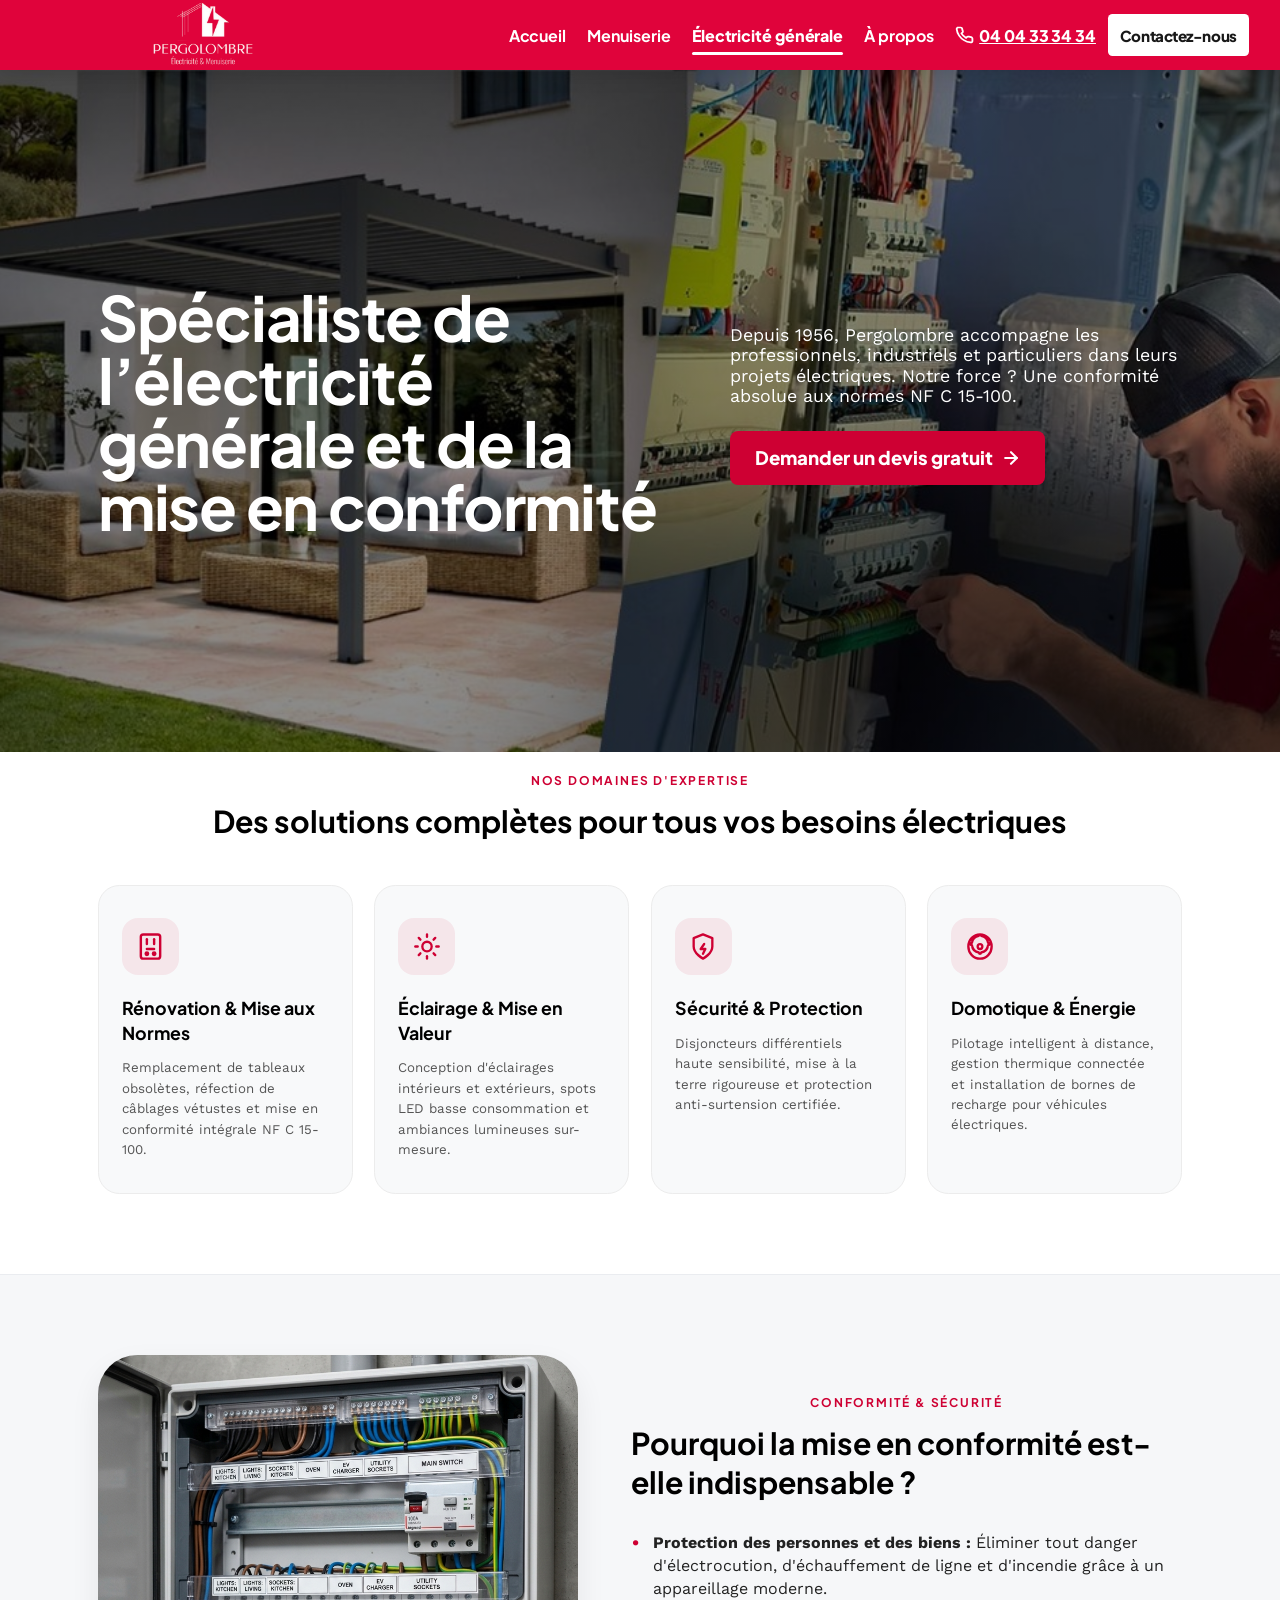
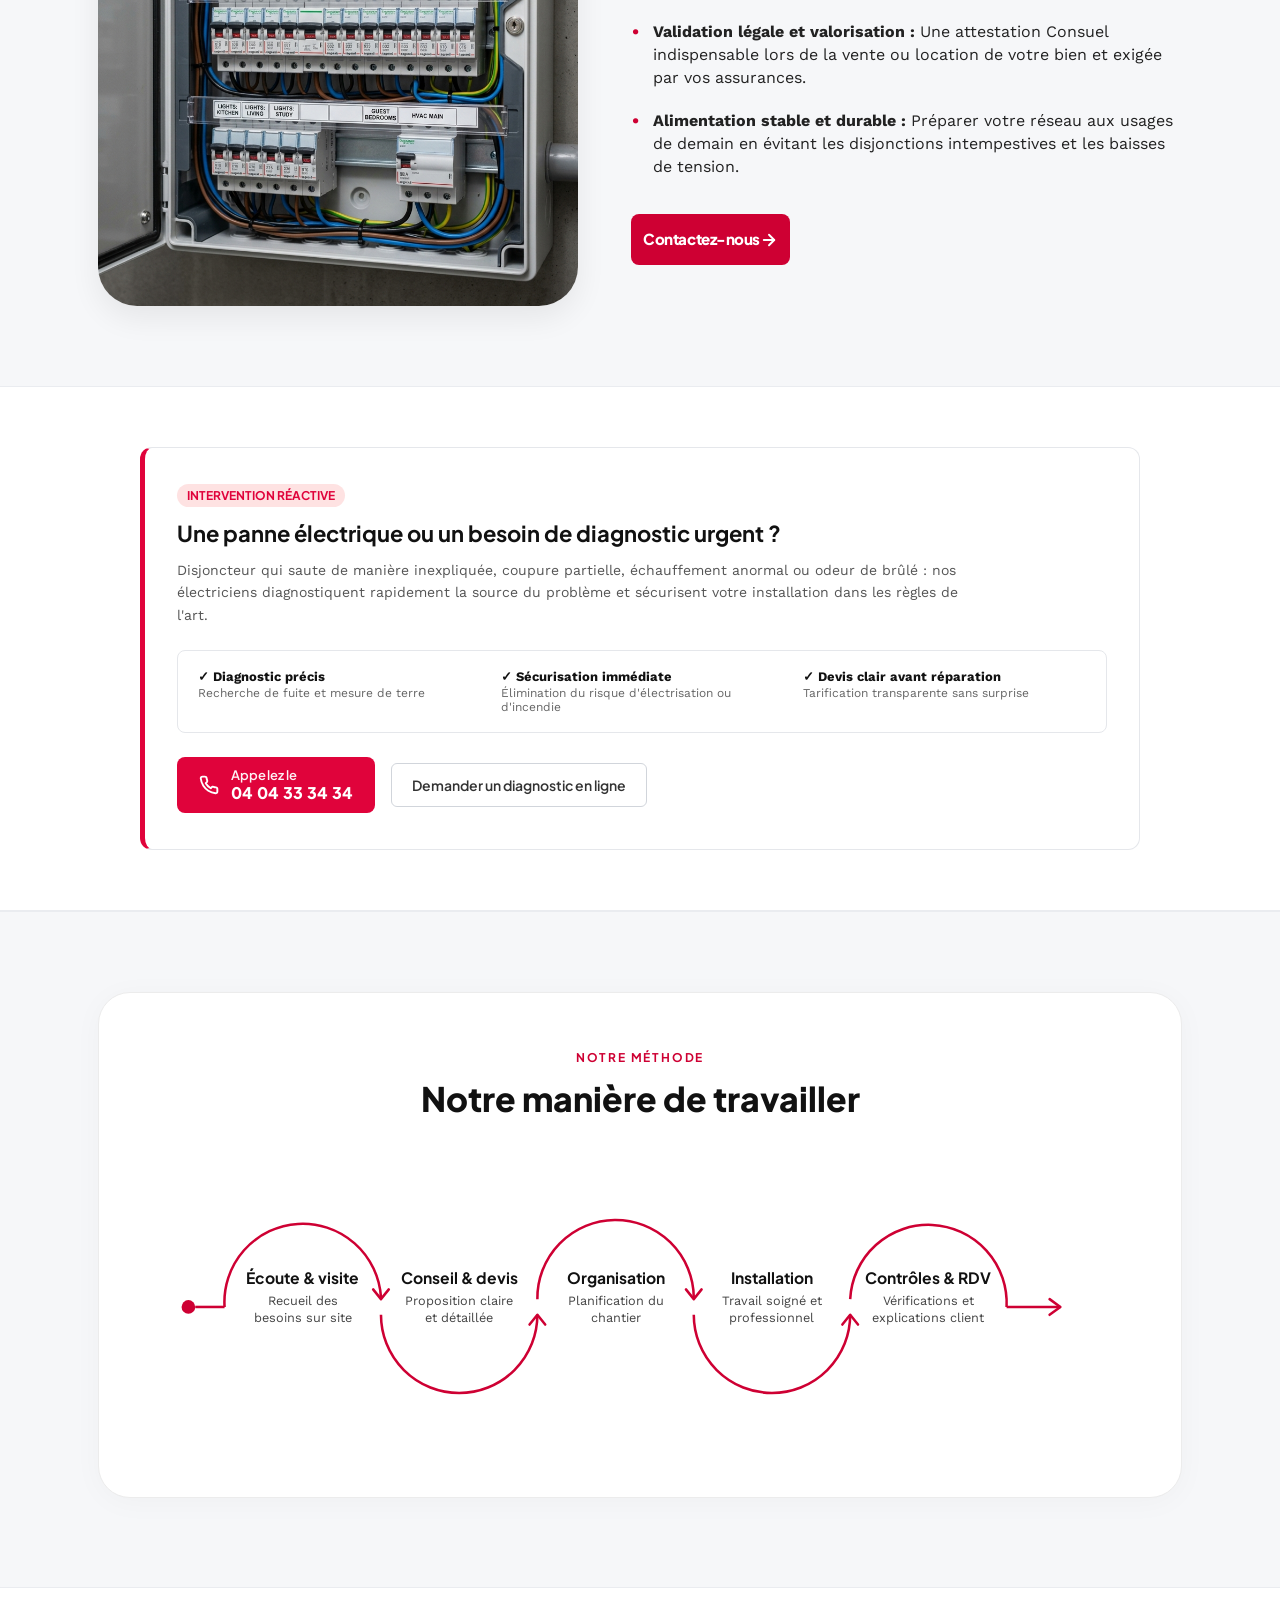
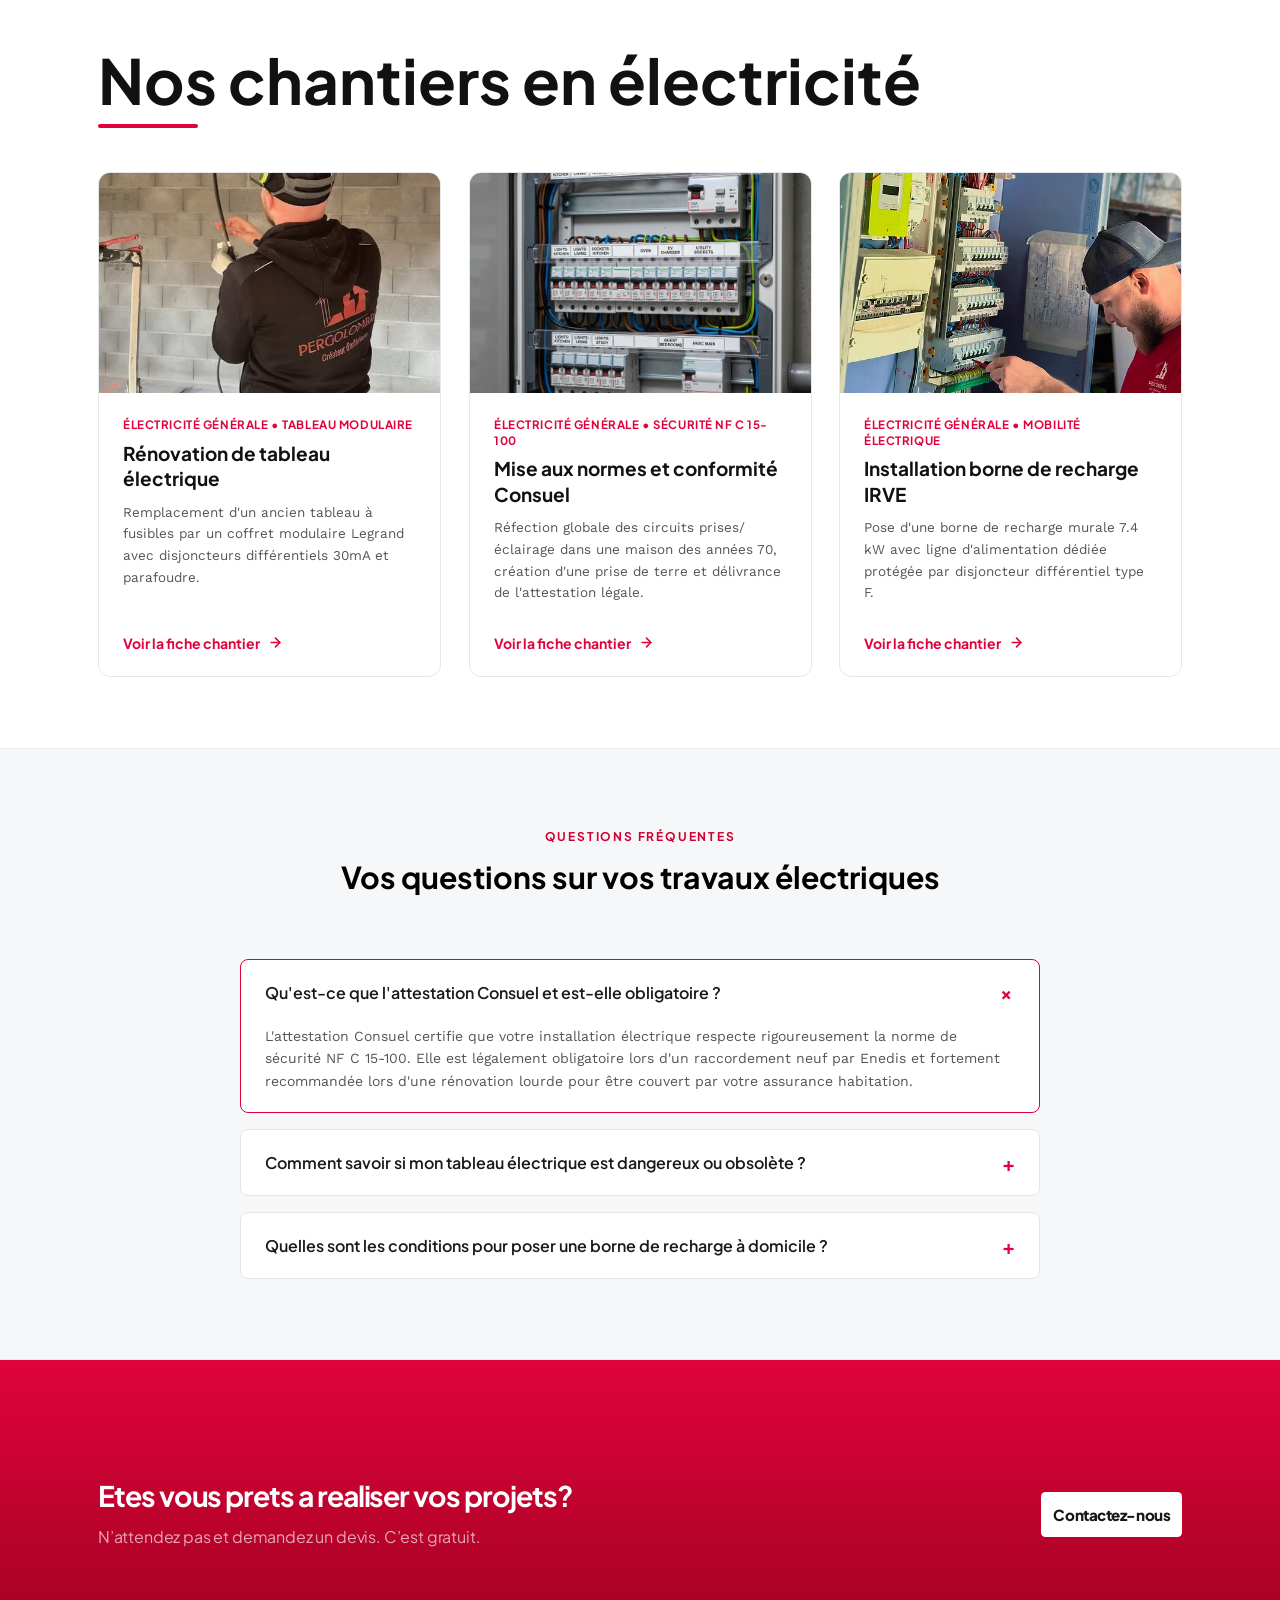
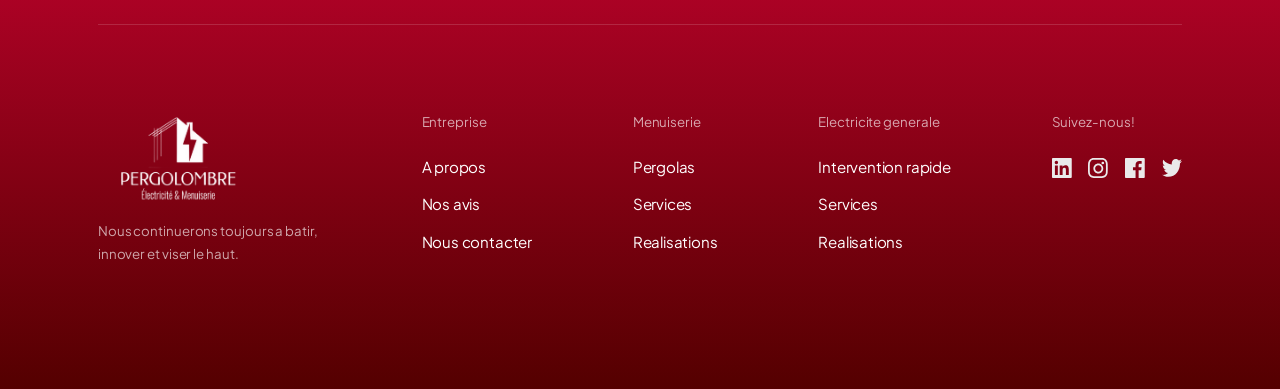
==== commit b8d1dee1: "Update card tags, partner section styling and mobile layout alignments" ====
--- a/electricite.html
+++ b/electricite.html
@@ -10,7 +10,7 @@
     <link
         href="https://fonts.googleapis.com/css2?family=Plus+Jakarta+Sans:wght@400;500;600;700;800&family=Work+Sans:wght@400;500;600&display=swap"
         rel="stylesheet">
-    <link rel="stylesheet" href="styles.css?v=112">
+    <link rel="stylesheet" href="styles.css?v=117">
 </head>
 
 <body>
--- a/styles.css
+++ b/styles.css
@@ -337,6 +337,11 @@
     letter-spacing: -0.0286em;
 }
 
+/* Mobile Hero Split - Hidden on Desktop */
+.hero-mobile-split {
+    display: none;
+}
+
 /* ==========================================================================
    Partners Section (Nos partenaires - Figma Node #3591:211)
    ========================================================================== */
@@ -376,18 +381,19 @@
 }
 
 .partners-logos {
-    display: flex;
-    align-items: center;
-    justify-content: space-between;
-    align-self: stretch;
+    display: grid;
+    grid-template-columns: repeat(3, 1fr);
+    align-items: center;
+    justify-items: center;
     width: 100%;
-    gap: clamp(24px, 4vw, 100px);
+    gap: 20px;
 }
 
 .partner-logo {
     display: block;
     object-fit: contain;
     transition: transform 0.25s ease, opacity 0.25s ease, filter 0.25s ease;
+    filter: brightness(0.5);
 }
 
 .partner-logo:hover {
@@ -396,21 +402,21 @@
 }
 
 .partner-logo-legrand {
-    width: min(277px, 32%);
-    height: auto;
-    max-height: 68px;
+    width: auto;
+    max-width: 100%;
+    max-height: 50px;
 }
 
 .partner-logo-somfy {
-    width: min(158px, 22%);
-    height: auto;
-    max-height: 96px;
+    width: auto;
+    max-width: 100%;
+    max-height: 50px;
 }
 
 .partner-logo-schneider {
-    width: min(259px, 32%);
-    height: auto;
-    max-height: 76px;
+    width: auto;
+    max-width: 100%;
+    max-height: 50px;
 }
 
 /* ==========================================================================
@@ -739,13 +745,14 @@
 
 .work-category {
     font-family: var(--font-heading);
-    font-style: normal;
-    font-weight: 400;
-    font-size: 15px;
-    line-height: 26px;
-    letter-spacing: -0.0067em;
-    color: #000000;
-    opacity: 0.7;
+    font-size: 11.5px;
+    font-weight: 700;
+    color: var(--primary);
+    text-transform: uppercase;
+    letter-spacing: 0.05em;
+    line-height: 1.35;
+    margin-bottom: 8px;
+    display: block;
 }
 
 .work-title {
@@ -1118,7 +1125,7 @@
 .pergola-card-red {
     width: 580px;
     min-height: 702px;
-    background-color: rgba(206, 0, 51, 0.76);
+    background-color: var(--primary);
     border-radius: 57px;
     padding: 50px 45px;
     box-sizing: border-box;
@@ -2348,9 +2355,11 @@
     backdrop-filter: blur(8px);
 }
 
-.lightbox-btn:hover {
-    background: rgba(206, 0, 51, 0.9);
-    transform: translateY(-50%) scale(1.08);
+@media (hover: hover) and (pointer: fine) {
+    .lightbox-btn:hover {
+        background: rgba(206, 0, 51, 0.9);
+        transform: translateY(-50%) scale(1.08);
+    }
 }
 
 .lightbox-prev {
@@ -2518,12 +2527,47 @@
 
 @media (max-width: 768px) {
     .portfolio-hero-section {
-        padding: 50px 0 60px 0;
-    }
-
+        padding: 40px 0 50px 0;
+    }
+
+    /* 1. Breadcrumb Navigation Tree - Compact Single-Line Display */
+    .portfolio-breadcrumb {
+        display: flex !important;
+        align-items: center !important;
+        justify-content: flex-start !important;
+        gap: 6px !important;
+        font-size: 11px !important;
+        line-height: 14px !important;
+        letter-spacing: 0.05em !important;
+        white-space: nowrap !important;
+        flex-wrap: nowrap !important;
+        overflow-x: auto !important;
+        -webkit-overflow-scrolling: touch !important;
+        scrollbar-width: none !important;
+        margin-bottom: 20px !important;
+        width: 100% !important;
+    }
+
+    .portfolio-breadcrumb::-webkit-scrollbar {
+        display: none !important;
+    }
+
+    .portfolio-breadcrumb .breadcrumb-separator {
+        opacity: 0.55 !important;
+        font-size: 10px !important;
+    }
+
+    /* 2. Hero Title - Prominent Bold Heading that Stands Out */
     .portfolio-hero-title {
-        font-size: 32px;
-        line-height: 40px;
+        font-size: 32px !important;
+        line-height: 40px !important;
+        font-weight: 800 !important;
+        letter-spacing: -0.02em !important;
+        color: #FFFFFF !important;
+        text-align: left !important;
+        margin: 0 0 16px 0 !important;
+        width: 100% !important;
+        max-width: 100% !important;
     }
 
     .portfolio-hero-subtitle {
@@ -2555,6 +2599,7 @@
         font-size: 14px;
     }
 
+    /* 3. Les Étapes - Mobile Layout & Neutralized Hover Animation */
     .etapes-main-title {
         font-size: 28px;
         line-height: 36px;
@@ -2567,6 +2612,22 @@
     .timeline-content {
         padding: 20px 18px;
         text-align: left !important;
+    }
+
+    /* Neutralize hover on mobile so elements don't jump or trigger hover effects */
+    .timeline-step:hover .timeline-number {
+        transform: none !important;
+    }
+
+    .timeline-content:hover {
+        transform: none !important;
+        box-shadow: none !important;
+        border-color: #EBEBEB !important;
+    }
+
+    .timeline-step:hover .timeline-img {
+        transform: none !important;
+        box-shadow: 0 8px 30px rgba(0, 0, 0, 0.1) !important;
     }
 
     .timeline-step-title {
@@ -2607,9 +2668,59 @@
         right: 10px;
     }
 
+    /* 4. La Galerie Section - Unblocked Heading & Red Underline Directly Below */
+    .portfolio-galerie-section {
+        padding: 45px 0 60px 0 !important;
+    }
+
+    .portfolio-galerie-section .realisations-decorative-header {
+        height: auto !important;
+        min-height: auto !important;
+        margin-bottom: 28px !important;
+        display: flex !important;
+        flex-direction: column !important;
+        align-items: center !important;
+        justify-content: center !important;
+        position: relative !important;
+        z-index: 5 !important;
+    }
+
+    .portfolio-galerie-section .decorative-line-box {
+        display: none !important;
+    }
+
+    .portfolio-galerie-section .menuiserie-realisations-title {
+        font-size: 26px !important;
+        line-height: 34px !important;
+        color: #111111 !important;
+        text-align: center !important;
+        padding-bottom: 12px !important;
+        margin: 0 auto !important;
+        display: inline-block !important;
+        position: relative !important;
+        width: auto !important;
+        max-width: 100% !important;
+    }
+
+    .portfolio-galerie-section .menuiserie-realisations-title::after {
+        content: '' !important;
+        display: block !important;
+        position: absolute !important;
+        bottom: 0 !important;
+        left: 50% !important;
+        transform: translateX(-50%) !important;
+        width: 60px !important;
+        height: 3.5px !important;
+        background-color: var(--primary) !important;
+        border-radius: 2px !important;
+    }
+
     .galerie-grid {
-        grid-template-columns: repeat(2, 1fr);
-        gap: 10px;
+        grid-template-columns: repeat(2, 1fr) !important;
+        gap: 12px !important;
+        position: relative !important;
+        z-index: 1 !important;
+        margin-top: 0 !important;
     }
 
     .galerie-item {
@@ -2617,12 +2728,29 @@
         border-radius: 12px;
     }
 
+    /* 5. Lightbox Modal Navigation - Remove Sticky Red State on Mobile Touch */
     .lightbox-prev {
         left: 10px;
     }
 
     .lightbox-next {
         right: 10px;
+    }
+
+    .lightbox-btn:hover {
+        background: rgba(255, 255, 255, 0.18) !important;
+        transform: translateY(-50%) !important;
+    }
+
+    .lightbox-btn:focus,
+    .lightbox-btn:focus-visible {
+        background: rgba(255, 255, 255, 0.18) !important;
+        outline: none !important;
+    }
+
+    .lightbox-btn:active {
+        background: rgba(206, 0, 51, 0.9) !important;
+        transform: translateY(-50%) scale(0.95) !important;
     }
 }
 
@@ -2981,20 +3109,7 @@
         gap: clamp(16px, 4vw, 100px);
     }
 
-    .partner-logo-legrand {
-        width: 19.24vw;
-        max-height: 4.72vw;
-    }
-
-    .partner-logo-somfy {
-        width: 10.99vw;
-        max-height: 6.66vw;
-    }
-
-    .partner-logo-schneider {
-        width: 18.01vw;
-        max-height: 5.3vw;
-    }
+    /* Removed explicit widths for grid scaling */
 
     /* Services & Facts Responsive */
     .services-section {
@@ -3101,10 +3216,7 @@
         gap: 0.42vw;
     }
 
-    .work-category {
-        font-size: 1.04vw;
-        line-height: 1.81vw;
-    }
+    /* Removed mobile scale-down for work-category to keep it legible */
 
     .work-title {
         font-size: 1.67vw;
@@ -4340,6 +4452,7 @@
     0% {
         transform: translateX(0);
     }
+
     100% {
         transform: translateX(-50%);
     }
@@ -4879,13 +4992,15 @@
 }
 
 .project-tag {
+    font-family: var(--font-heading);
     font-size: 11.5px;
-    font-family: var(--font-heading);
     font-weight: 700;
     color: var(--primary);
     text-transform: uppercase;
-    letter-spacing: 0.5px;
+    letter-spacing: 0.05em;
+    line-height: 1.35;
     margin-bottom: 8px;
+    display: block;
 }
 
 .project-tag-elec {
@@ -4913,26 +5028,9 @@
         padding: 0 16px;
     }
 
-    .partners-logos {
-        flex-wrap: wrap;
-        justify-content: center;
-        gap: 32px;
-    }
-
-    .partner-logo-legrand {
-        width: 200px;
-        max-height: 48px;
-    }
-
-    .partner-logo-somfy {
-        width: 110px;
-        max-height: 66px;
-    }
-
-    .partner-logo-schneider {
-        width: 180px;
-        max-height: 52px;
-    }
+    /* Removed flex wrapping to preserve grid */
+
+    /* Removed explicit widths for grid scaling */
 
     .guarantees-container {
         grid-template-columns: repeat(2, 1fr);
@@ -4950,8 +5048,10 @@
 }
 
 @media (max-width: 768px) {
+
     /* 1. Global Containers & Section Spacing */
-    html, body {
+    html,
+    body {
         overflow-x: clip !important;
         width: 100%;
     }
@@ -5000,7 +5100,6 @@
     .elec-heading,
     .benefits-heading,
     .menuiserie-realisations-title,
-    .portfolio-hero-title,
     .etapes-main-title {
         text-align: center !important;
         font-size: 19px !important;
@@ -5166,7 +5265,7 @@
         background-color: #FFFFFF !important;
         border-radius: 2px !important;
         transition: transform 0.28s cubic-bezier(0.16, 1, 0.3, 1),
-                    opacity 0.2s ease !important;
+            opacity 0.2s ease !important;
         transform-origin: center !important;
     }
 
@@ -5221,6 +5320,7 @@
             opacity: 0;
             transform: translateY(-8px);
         }
+
         to {
             opacity: 1;
             transform: translateY(0);
@@ -5353,6 +5453,7 @@
             opacity: 0;
             transform: translateY(-4px);
         }
+
         to {
             opacity: 1;
             transform: translateY(0);
@@ -5447,70 +5548,151 @@
         box-sizing: border-box !important;
     }
 
-    /* 3. Homepage (index.html) Hero */
+    /* 3. Homepage (index.html) Hero - Two Distinct Full-Screen Interactive Sections */
     .hero-section {
-        height: auto !important;
-        min-height: auto !important;
-    }
-
+        position: relative !important;
+        width: 100% !important;
+        height: calc(100vh - 70px) !important;
+        height: calc(100dvh - 70px) !important;
+        min-height: 520px !important;
+        padding: 0 !important;
+        margin: 0 !important;
+        overflow: hidden !important;
+        background-color: #111111 !important;
+    }
+
+    .hero-background,
     .hero-container {
+        display: none !important;
+    }
+
+    .hero-mobile-split {
+        display: flex !important;
+        flex-direction: column !important;
+        width: 100% !important;
+        height: 100% !important;
+    }
+
+    .hero-mobile-half {
         position: relative !important;
-        aspect-ratio: unset !important;
-        height: auto !important;
-        min-height: auto !important;
-        padding: 44px 20px 50px 20px !important;
-        display: block !important;
-    }
-
-    .hero-content {
-        position: static !important;
+        flex: 1 1 50% !important;
+        width: 100% !important;
+        height: 50% !important;
+        display: flex !important;
+        align-items: flex-end !important;
+        justify-content: center !important;
+        text-decoration: none !important;
+        color: #FFFFFF !important;
+        overflow: hidden !important;
+        box-sizing: border-box !important;
+        -webkit-tap-highlight-color: transparent !important;
+    }
+
+    .hero-mobile-menuiserie {
+        border-bottom: 2px solid rgba(255, 255, 255, 0.22) !important;
+    }
+
+    .hero-mobile-bg {
+        position: absolute !important;
+        inset: 0 !important;
+        width: 100% !important;
+        height: 100% !important;
+        background-size: cover !important;
+        background-repeat: no-repeat !important;
+        transition: transform 0.4s cubic-bezier(0.16, 1, 0.3, 1), filter 0.4s ease !important;
+        will-change: transform !important;
+    }
+
+    .hero-mobile-bg-menuiserie {
+        background-image: url('assets/hero-left.png') !important;
+        background-position: center 30% !important;
+    }
+
+    .hero-mobile-bg-electricite {
+        background-image: url('assets/hero-right.png') !important;
+        background-position: center 18% !important;
+    }
+
+    .hero-mobile-overlay {
+        position: absolute !important;
+        inset: 0 !important;
+        background: linear-gradient(180deg,
+                rgba(0, 0, 0, 0.05) 0%,
+                rgba(0, 0, 0, 0.18) 40%,
+                rgba(0, 0, 0, 0.72) 74%,
+                rgba(0, 0, 0, 0.92) 100%) !important;
+        transition: background 0.3s ease !important;
+    }
+
+    .hero-mobile-half:active .hero-mobile-bg {
+        transform: scale(1.04) !important;
+    }
+
+    .hero-mobile-half:active .hero-mobile-overlay {
+        background: linear-gradient(180deg,
+                rgba(0, 0, 0, 0.03) 0%,
+                rgba(0, 0, 0, 0.14) 40%,
+                rgba(0, 0, 0, 0.65) 74%,
+                rgba(0, 0, 0, 0.86) 100%) !important;
+    }
+
+    .hero-mobile-content {
+        position: relative !important;
+        z-index: 2 !important;
         display: flex !important;
         flex-direction: column !important;
         align-items: center !important;
+        justify-content: flex-end !important;
         text-align: center !important;
-        gap: 20px !important;
+        padding: 16px 18px 24px 18px !important;
         width: 100% !important;
-        height: auto !important;
-        pointer-events: auto !important;
-    }
-
-    .hero-block {
-        position: static !important;
-        width: 100% !important;
-        text-align: center !important;
-        gap: 10px !important;
-    }
-
-    .hero-title {
-        font-size: 30px !important;
-        line-height: 38px !important;
-    }
-
-    .hero-desc {
-        font-size: 14.5px !important;
-        line-height: 22px !important;
         max-width: 440px !important;
-        margin: 0 auto !important;
-    }
-
-    .btn-outline {
-        position: static !important;
-        width: 100% !important;
-        max-width: 280px !important;
-        padding: 12px 18px !important;
-        font-size: 15px !important;
-        margin: 0 auto !important;
-    }
-
-    .btn-primary.btn-center {
-        position: static !important;
-        width: 100% !important;
+        box-sizing: border-box !important;
+    }
+
+    .hero-mobile-title-wrap {
+        display: inline-flex !important;
+        align-items: center !important;
+        justify-content: center !important;
+        gap: 8px !important;
+        margin-bottom: 6px !important;
+    }
+
+    .hero-mobile-title {
+        font-family: var(--font-heading) !important;
+        font-size: clamp(24px, 6.8vw, 30px) !important;
+        line-height: 1.15 !important;
+        font-weight: 800 !important;
+        letter-spacing: 0.02em !important;
+        text-transform: uppercase !important;
+        color: #FFFFFF !important;
+        margin: 0 !important;
+        text-shadow: 0 2px 12px rgba(0, 0, 0, 0.85), 0 1px 3px rgba(0, 0, 0, 0.9) !important;
+    }
+
+    .hero-mobile-arrow {
+        display: inline-block !important;
+        width: 22px !important;
+        height: 22px !important;
+        flex-shrink: 0 !important;
+        color: #FFFFFF !important;
+        filter: drop-shadow(0 2px 6px rgba(0, 0, 0, 0.7)) !important;
+        transition: transform 0.25s cubic-bezier(0.16, 1, 0.3, 1) !important;
+    }
+
+    .hero-mobile-half:active .hero-mobile-arrow {
+        transform: translateX(4px) !important;
+    }
+
+    .hero-mobile-desc {
+        font-family: var(--font-body) !important;
+        font-size: 13.5px !important;
+        line-height: 1.4 !important;
+        font-weight: 400 !important;
+        color: rgba(255, 255, 255, 0.94) !important;
+        margin: 0 !important;
         max-width: 320px !important;
-        padding: 14px 20px !important;
-        font-size: 16px !important;
-        line-height: 24px !important;
-        margin: 8px auto 0 auto !important;
-        order: 5 !important;
+        text-shadow: 0 1px 6px rgba(0, 0, 0, 0.75) !important;
     }
 
     /* 4. Trust Bar: Compact Infinite Slide */
@@ -5575,7 +5757,7 @@
     }
 
     /* Hide cards 4, 5, 6 on mobile to avoid duplicate long scrolling */
-    .services-grid > .service-card:nth-child(n+4) {
+    .services-grid>.service-card:nth-child(n+4) {
         display: none !important;
     }
 
@@ -5710,39 +5892,9 @@
         white-space: nowrap !important;
     }
 
-    .partners-logos {
-        display: flex !important;
-        flex-direction: row !important;
-        justify-content: space-around !important;
-        align-items: center !important;
-        gap: 12px !important;
-        width: 100% !important;
-        max-width: 100% !important;
-    }
-
-    .partner-logo-legrand {
-        width: auto !important;
-        max-width: 80px !important;
-        max-height: 20px !important;
-        object-fit: contain !important;
-        filter: grayscale(1) opacity(0.65) !important;
-    }
-
-    .partner-logo-somfy {
-        width: auto !important;
-        max-width: 52px !important;
-        max-height: 26px !important;
-        object-fit: contain !important;
-        filter: grayscale(1) opacity(0.65) !important;
-    }
-
-    .partner-logo-schneider {
-        width: auto !important;
-        max-width: 78px !important;
-        max-height: 22px !important;
-        object-fit: contain !important;
-        filter: grayscale(1) opacity(0.65) !important;
-    }
+    /* Removed mobile flex overrides to preserve grid */
+
+    /* Removed explicit mobile filters and widths */
 
     /* 8. Process Section: Compact 2x2 Grid */
     .process-section {
@@ -5833,7 +5985,7 @@
         gap: 16px !important;
     }
 
-    .gr-cards-track > .gr-card:nth-child(n+3) {
+    .gr-cards-track>.gr-card:nth-child(n+3) {
         display: none !important;
     }
 
@@ -6331,7 +6483,7 @@
     }
 
     /* In autres realisations on mobile: hide 3rd card to avoid excess stacking */
-    .portfolio-autres-section .services-grid > .service-card:nth-child(n+3) {
+    .portfolio-autres-section .services-grid>.service-card:nth-child(n+3) {
         display: none !important;
     }
 
@@ -6360,7 +6512,8 @@
 
     .form-input,
     .form-textarea {
-        font-size: 16px !important; /* Prevents auto-zoom in mobile Safari */
+        font-size: 16px !important;
+        /* Prevents auto-zoom in mobile Safari */
         padding: 12px 14px !important;
     }
 
@@ -6460,7 +6613,7 @@
 
     .footer-col-title {
         font-size: 13.5px !important;
-        font-weight: 700 !important;
+        font-weight: 400 !important;
         margin-bottom: 14px !important;
         letter-spacing: 0.04em !important;
     }
@@ -6484,8 +6637,7 @@
     }
 
     .footer-col-social {
-        grid-column: 1 / -1 !important;
-        margin-top: 10px !important;
+        /* Placed in the normal grid flow to align horizontally */
     }
 
     .footer-social-icons {
@@ -6541,13 +6693,14 @@
    Mobile viewports (max-width: 992px) are strictly untouched and preserved.
    ========================================================================== */
 @media (min-width: 993px) {
+
     /* Navbar smooth transition properties */
     .navbar-wrapper {
         transition: background-color 0.18s cubic-bezier(0.16, 1, 0.3, 1),
-                    backdrop-filter 0.18s cubic-bezier(0.16, 1, 0.3, 1),
-                    -webkit-backdrop-filter 0.18s cubic-bezier(0.16, 1, 0.3, 1),
-                    box-shadow 0.18s cubic-bezier(0.16, 1, 0.3, 1),
-                    border-bottom 0.18s cubic-bezier(0.16, 1, 0.3, 1);
+            backdrop-filter 0.18s cubic-bezier(0.16, 1, 0.3, 1),
+            -webkit-backdrop-filter 0.18s cubic-bezier(0.16, 1, 0.3, 1),
+            box-shadow 0.18s cubic-bezier(0.16, 1, 0.3, 1),
+            border-bottom 0.18s cubic-bezier(0.16, 1, 0.3, 1);
     }
 
     .nav-link,
@@ -6568,9 +6721,9 @@
         border-radius: 2px;
         pointer-events: none;
         transition: left 0.28s cubic-bezier(0.16, 1, 0.3, 1),
-                    width 0.28s cubic-bezier(0.16, 1, 0.3, 1),
-                    background-color 0.18s cubic-bezier(0.16, 1, 0.3, 1),
-                    opacity 0.2s ease;
+            width 0.28s cubic-bezier(0.16, 1, 0.3, 1),
+            background-color 0.18s cubic-bezier(0.16, 1, 0.3, 1),
+            opacity 0.2s ease;
         z-index: 10;
         opacity: 0;
     }
@@ -6586,8 +6739,8 @@
 
     .btn-contact {
         transition: background-color 0.18s cubic-bezier(0.16, 1, 0.3, 1),
-                    color 0.18s cubic-bezier(0.16, 1, 0.3, 1),
-                    transform 0.2s cubic-bezier(0.16, 1, 0.3, 1);
+            color 0.18s cubic-bezier(0.16, 1, 0.3, 1),
+            transform 0.2s cubic-bezier(0.16, 1, 0.3, 1);
     }
 
     /* Subtle scroll reveal for un-animated elements */
@@ -6595,7 +6748,7 @@
         opacity: 0;
         transform: translateY(22px);
         transition: opacity 0.75s cubic-bezier(0.16, 1, 0.3, 1),
-                    transform 0.75s cubic-bezier(0.16, 1, 0.3, 1);
+            transform 0.75s cubic-bezier(0.16, 1, 0.3, 1);
         will-change: opacity, transform;
     }
 
@@ -6605,10 +6758,21 @@
     }
 
     /* Staggered delay helpers for grid items */
-    .reveal-delay-1 { transition-delay: 0.08s; }
-    .reveal-delay-2 { transition-delay: 0.16s; }
-    .reveal-delay-3 { transition-delay: 0.24s; }
-    .reveal-delay-4 { transition-delay: 0.32s; }
+    .reveal-delay-1 {
+        transition-delay: 0.08s;
+    }
+
+    .reveal-delay-2 {
+        transition-delay: 0.16s;
+    }
+
+    .reveal-delay-3 {
+        transition-delay: 0.24s;
+    }
+
+    .reveal-delay-4 {
+        transition-delay: 0.32s;
+    }
 
     /* Restore card hover lift animations and instant transitions */
     .service-card:hover,
@@ -6694,7 +6858,12 @@
        Strict Heading Hover Immunity: Headings only have a single appearing
        animation; zero hover movement/animations anywhere on the website.
        ====================================================================== */
-    h1:hover, h2:hover, h3:hover, h4:hover, h5:hover, h6:hover,
+    h1:hover,
+    h2:hover,
+    h3:hover,
+    h4:hover,
+    h5:hover,
+    h6:hover,
     .section-header:hover,
     .elec-section-header:hover,
     .contact-header:hover,
@@ -6730,6 +6899,7 @@
             opacity: 0;
             transform: translateY(26px);
         }
+
         100% {
             opacity: 1;
             transform: none;
@@ -6740,18 +6910,23 @@
     .hero-section .hero-block.block-left {
         animation: desktopHeroAppear 0.8s cubic-bezier(0.16, 1, 0.3, 1) 0.12s both;
     }
+
     .hero-section .btn-left {
         animation: desktopHeroAppear 0.8s cubic-bezier(0.16, 1, 0.3, 1) 0.22s both;
     }
+
     .hero-section .hero-block.block-right {
         animation: desktopHeroAppear 0.8s cubic-bezier(0.16, 1, 0.3, 1) 0.18s both;
     }
+
     .hero-section .btn-right {
         animation: desktopHeroAppear 0.8s cubic-bezier(0.16, 1, 0.3, 1) 0.28s both;
     }
+
     .hero-section .btn-center {
         animation: desktopHeroAppear 0.8s cubic-bezier(0.16, 1, 0.3, 1) 0.34s both;
     }
+
     .guarantees-bar {
         animation: desktopHeroAppear 0.85s cubic-bezier(0.16, 1, 0.3, 1) 0.42s both;
     }
@@ -6760,10 +6935,12 @@
     .pergola-hero-left {
         animation: desktopHeroAppear 0.8s cubic-bezier(0.16, 1, 0.3, 1) 0.12s both;
     }
+
     .pergola-hero-right {
         animation: desktopHeroAppear 0.8s cubic-bezier(0.16, 1, 0.3, 1) 0.24s both;
     }
-    .pergola-hero-section + .pergola-intro-section .pergola-intro-container {
+
+    .pergola-hero-section+.pergola-intro-section .pergola-intro-container {
         animation: desktopHeroAppear 0.85s cubic-bezier(0.16, 1, 0.3, 1) 0.36s both;
     }
 
@@ -6771,15 +6948,19 @@
     .contact-hero-tag {
         animation: desktopHeroAppear 0.75s cubic-bezier(0.16, 1, 0.3, 1) 0.08s both;
     }
+
     .pergola-intro-section .elec-heading {
         animation: desktopHeroAppear 0.8s cubic-bezier(0.16, 1, 0.3, 1) 0.16s both;
     }
+
     .contact-hero-desc {
         animation: desktopHeroAppear 0.8s cubic-bezier(0.16, 1, 0.3, 1) 0.24s both;
     }
+
     .contact-form-wrapper {
         animation: desktopHeroAppear 0.85s cubic-bezier(0.16, 1, 0.3, 1) 0.32s both;
     }
+
     .contact-sidebar-card {
         animation: desktopHeroAppear 0.85s cubic-bezier(0.16, 1, 0.3, 1) 0.42s both;
     }
@@ -6788,6 +6969,7 @@
     .apropos-story-content {
         animation: desktopHeroAppear 0.8s cubic-bezier(0.16, 1, 0.3, 1) 0.14s both;
     }
+
     .apropos-story-media {
         animation: desktopHeroAppear 0.85s cubic-bezier(0.16, 1, 0.3, 1) 0.28s both;
     }
@@ -6796,9 +6978,11 @@
     .portfolio-breadcrumb {
         animation: desktopHeroAppear 0.75s cubic-bezier(0.16, 1, 0.3, 1) 0.08s both;
     }
+
     .portfolio-hero-left {
         animation: desktopHeroAppear 0.8s cubic-bezier(0.16, 1, 0.3, 1) 0.16s both;
     }
+
     .portfolio-tech-card {
         animation: desktopHeroAppear 0.85s cubic-bezier(0.16, 1, 0.3, 1) 0.30s both;
     }
@@ -6809,12 +6993,13 @@
    Smooth, lightweight appearance animations tailored for mobile viewports.
    ========================================================================== */
 @media (max-width: 992px) {
+
     /* Subtle scroll reveal for un-animated elements on mobile */
     .scroll-reveal {
         opacity: 0;
         transform: translateY(16px);
         transition: opacity 0.6s cubic-bezier(0.16, 1, 0.3, 1),
-                    transform 0.6s cubic-bezier(0.16, 1, 0.3, 1);
+            transform 0.6s cubic-bezier(0.16, 1, 0.3, 1);
         will-change: opacity, transform;
     }
 
@@ -6824,7 +7009,12 @@
     }
 
     /* Strict Mobile Heading Hover Immunity */
-    h1:hover, h2:hover, h3:hover, h4:hover, h5:hover, h6:hover,
+    h1:hover,
+    h2:hover,
+    h3:hover,
+    h4:hover,
+    h5:hover,
+    h6:hover,
     .section-header:hover,
     .elec-section-header:hover,
     .contact-header:hover,
@@ -6841,10 +7031,21 @@
     }
 
     /* Subtle mobile stagger */
-    .reveal-delay-1 { transition-delay: 0.06s; }
-    .reveal-delay-2 { transition-delay: 0.12s; }
-    .reveal-delay-3 { transition-delay: 0.18s; }
-    .reveal-delay-4 { transition-delay: 0.24s; }
+    .reveal-delay-1 {
+        transition-delay: 0.06s;
+    }
+
+    .reveal-delay-2 {
+        transition-delay: 0.12s;
+    }
+
+    .reveal-delay-3 {
+        transition-delay: 0.18s;
+    }
+
+    .reveal-delay-4 {
+        transition-delay: 0.24s;
+    }
 
     /* Hide desktop-only indicator on mobile */
     .nav-indicator-line {
@@ -6859,6 +7060,7 @@
             opacity: 0;
             transform: translateY(18px);
         }
+
         100% {
             opacity: 1;
             transform: none;
@@ -6866,21 +7068,14 @@
     }
 
     /* index.html Mobile Hero */
-    .hero-section .hero-block.block-left {
-        animation: mobileHeroAppear 0.75s cubic-bezier(0.16, 1, 0.3, 1) 0.1s both;
-    }
-    .hero-section .btn-left {
-        animation: mobileHeroAppear 0.75s cubic-bezier(0.16, 1, 0.3, 1) 0.18s both;
-    }
-    .hero-section .hero-block.block-right {
-        animation: mobileHeroAppear 0.75s cubic-bezier(0.16, 1, 0.3, 1) 0.14s both;
-    }
-    .hero-section .btn-right {
-        animation: mobileHeroAppear 0.75s cubic-bezier(0.16, 1, 0.3, 1) 0.22s both;
-    }
-    .hero-section .btn-center {
-        animation: mobileHeroAppear 0.75s cubic-bezier(0.16, 1, 0.3, 1) 0.28s both;
-    }
+    .hero-mobile-menuiserie {
+        animation: mobileHeroAppear 0.75s cubic-bezier(0.16, 1, 0.3, 1) 0.08s both;
+    }
+
+    .hero-mobile-electricite {
+        animation: mobileHeroAppear 0.75s cubic-bezier(0.16, 1, 0.3, 1) 0.16s both;
+    }
+
     .guarantees-bar {
         animation: mobileHeroAppear 0.75s cubic-bezier(0.16, 1, 0.3, 1) 0.35s both;
     }
@@ -6889,10 +7084,12 @@
     .pergola-hero-left {
         animation: mobileHeroAppear 0.75s cubic-bezier(0.16, 1, 0.3, 1) 0.1s both;
     }
+
     .pergola-hero-right {
         animation: mobileHeroAppear 0.75s cubic-bezier(0.16, 1, 0.3, 1) 0.2s both;
     }
-    .pergola-hero-section + .pergola-intro-section .pergola-intro-container {
+
+    .pergola-hero-section+.pergola-intro-section .pergola-intro-container {
         animation: mobileHeroAppear 0.75s cubic-bezier(0.16, 1, 0.3, 1) 0.3s both;
     }
 
@@ -6900,15 +7097,19 @@
     .contact-hero-tag {
         animation: mobileHeroAppear 0.65s cubic-bezier(0.16, 1, 0.3, 1) 0.08s both;
     }
+
     .pergola-intro-section .elec-heading {
         animation: mobileHeroAppear 0.75s cubic-bezier(0.16, 1, 0.3, 1) 0.14s both;
     }
+
     .contact-hero-desc {
         animation: mobileHeroAppear 0.75s cubic-bezier(0.16, 1, 0.3, 1) 0.2s both;
     }
+
     .contact-form-wrapper {
         animation: mobileHeroAppear 0.8s cubic-bezier(0.16, 1, 0.3, 1) 0.28s both;
     }
+
     .contact-sidebar-card {
         animation: mobileHeroAppear 0.8s cubic-bezier(0.16, 1, 0.3, 1) 0.36s both;
     }
@@ -6917,6 +7118,7 @@
     .apropos-story-content {
         animation: mobileHeroAppear 0.75s cubic-bezier(0.16, 1, 0.3, 1) 0.12s both;
     }
+
     .apropos-story-media {
         animation: mobileHeroAppear 0.8s cubic-bezier(0.16, 1, 0.3, 1) 0.24s both;
     }
@@ -6925,9 +7127,11 @@
     .portfolio-breadcrumb {
         animation: mobileHeroAppear 0.65s cubic-bezier(0.16, 1, 0.3, 1) 0.08s both;
     }
+
     .portfolio-hero-left {
         animation: mobileHeroAppear 0.75s cubic-bezier(0.16, 1, 0.3, 1) 0.15s both;
     }
+
     .portfolio-tech-card {
         animation: mobileHeroAppear 0.8s cubic-bezier(0.16, 1, 0.3, 1) 0.26s both;
     }
